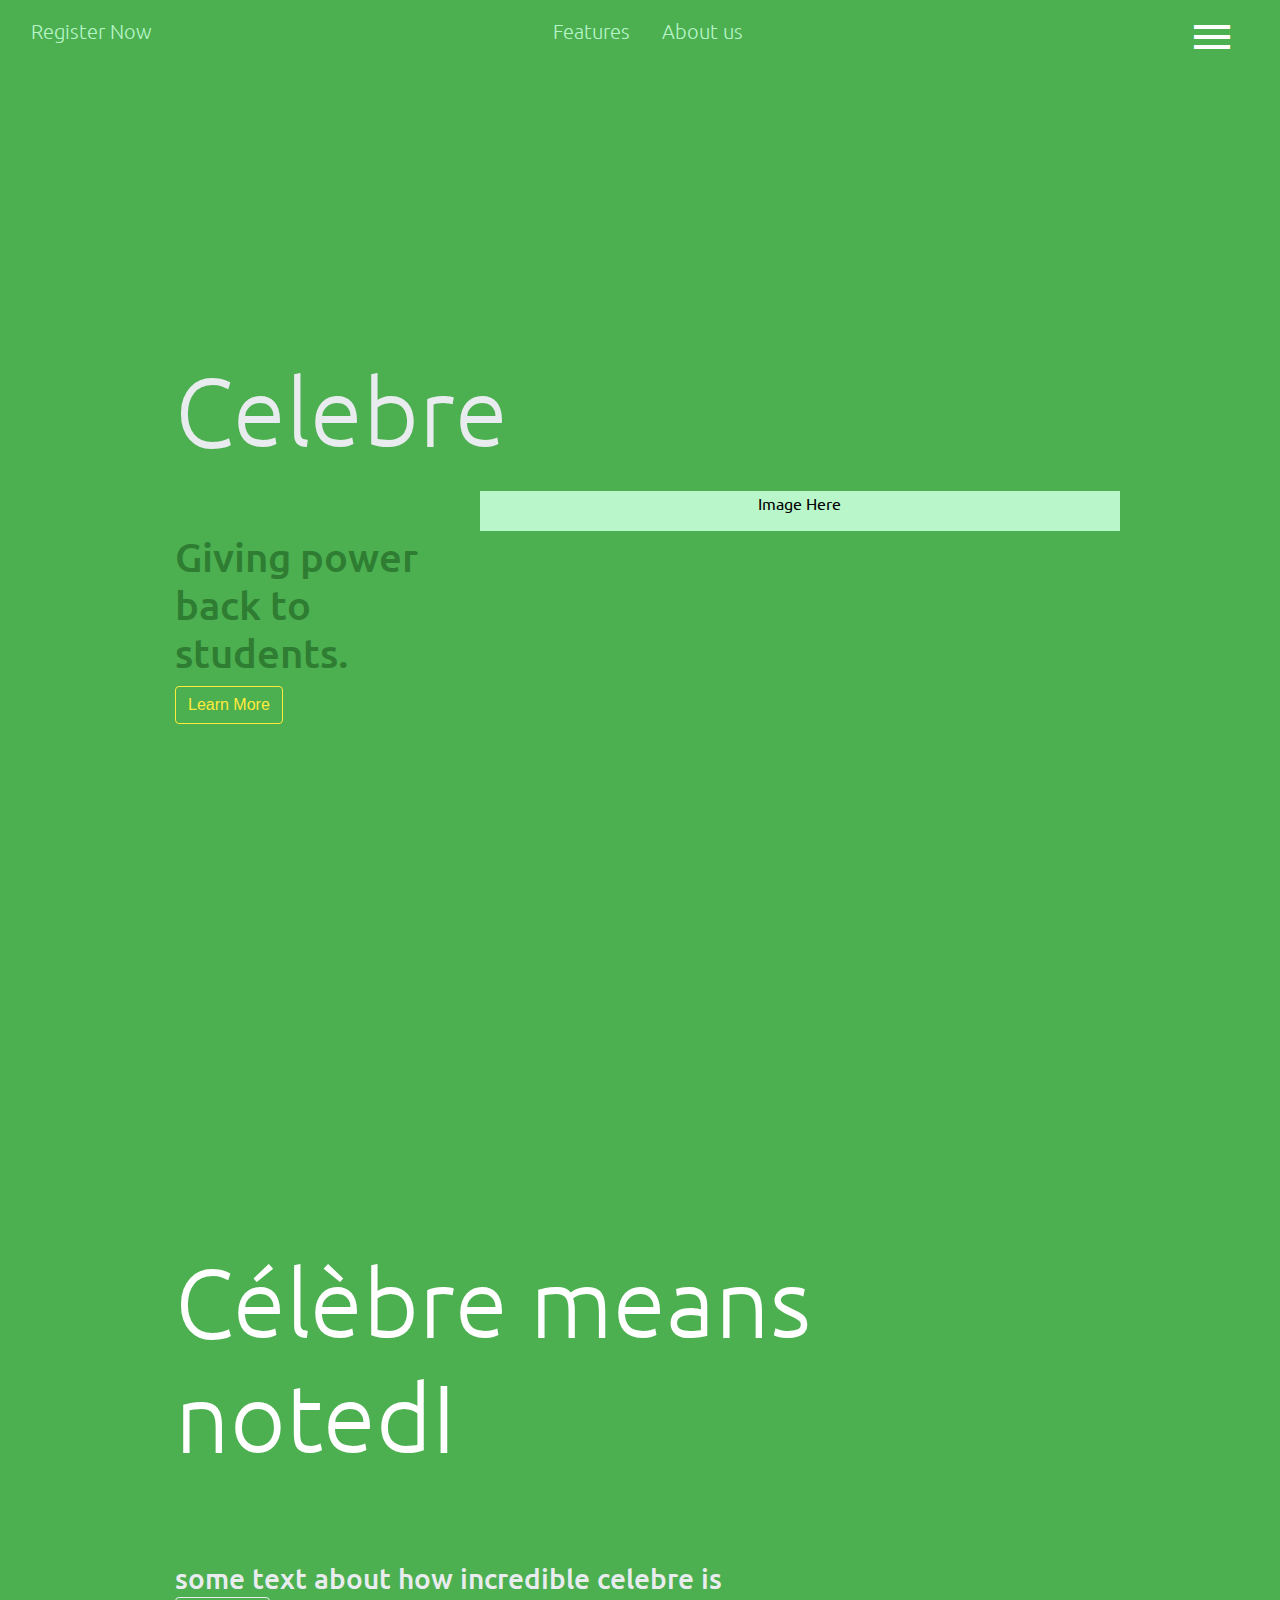
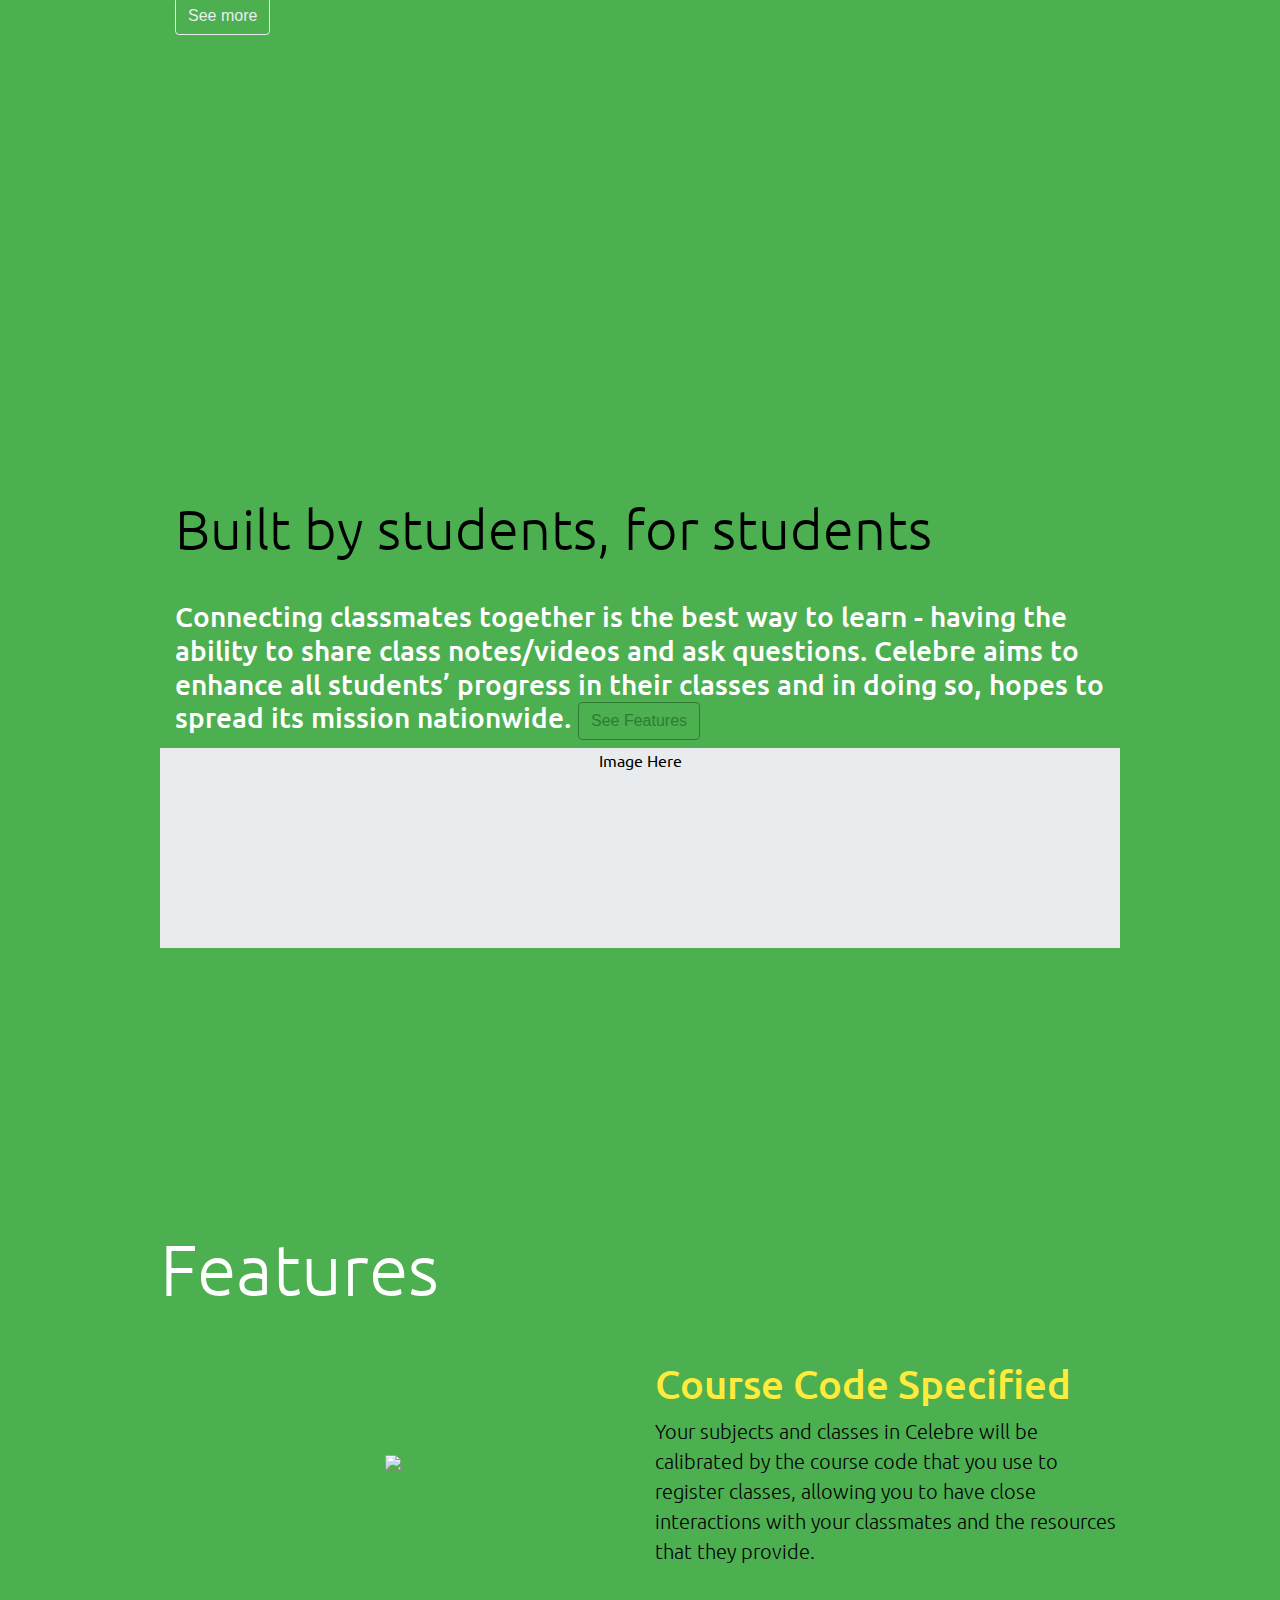
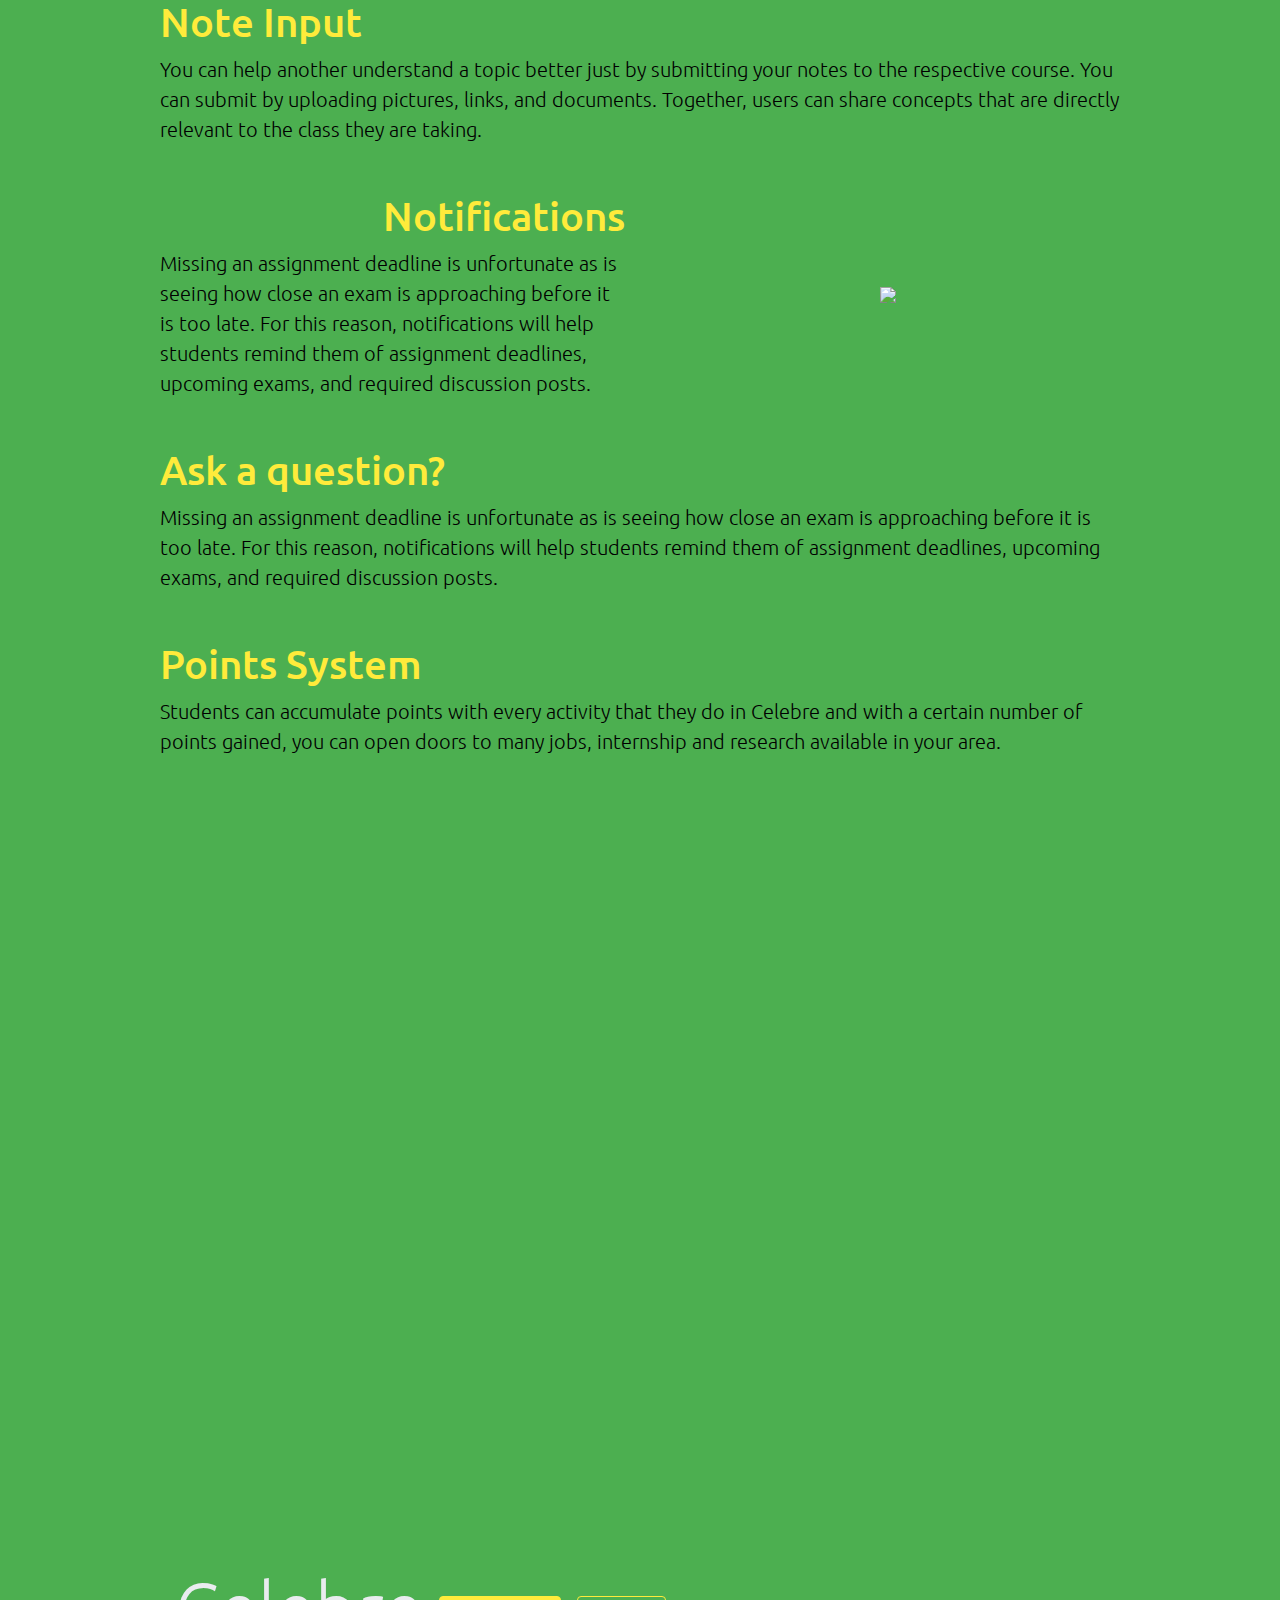
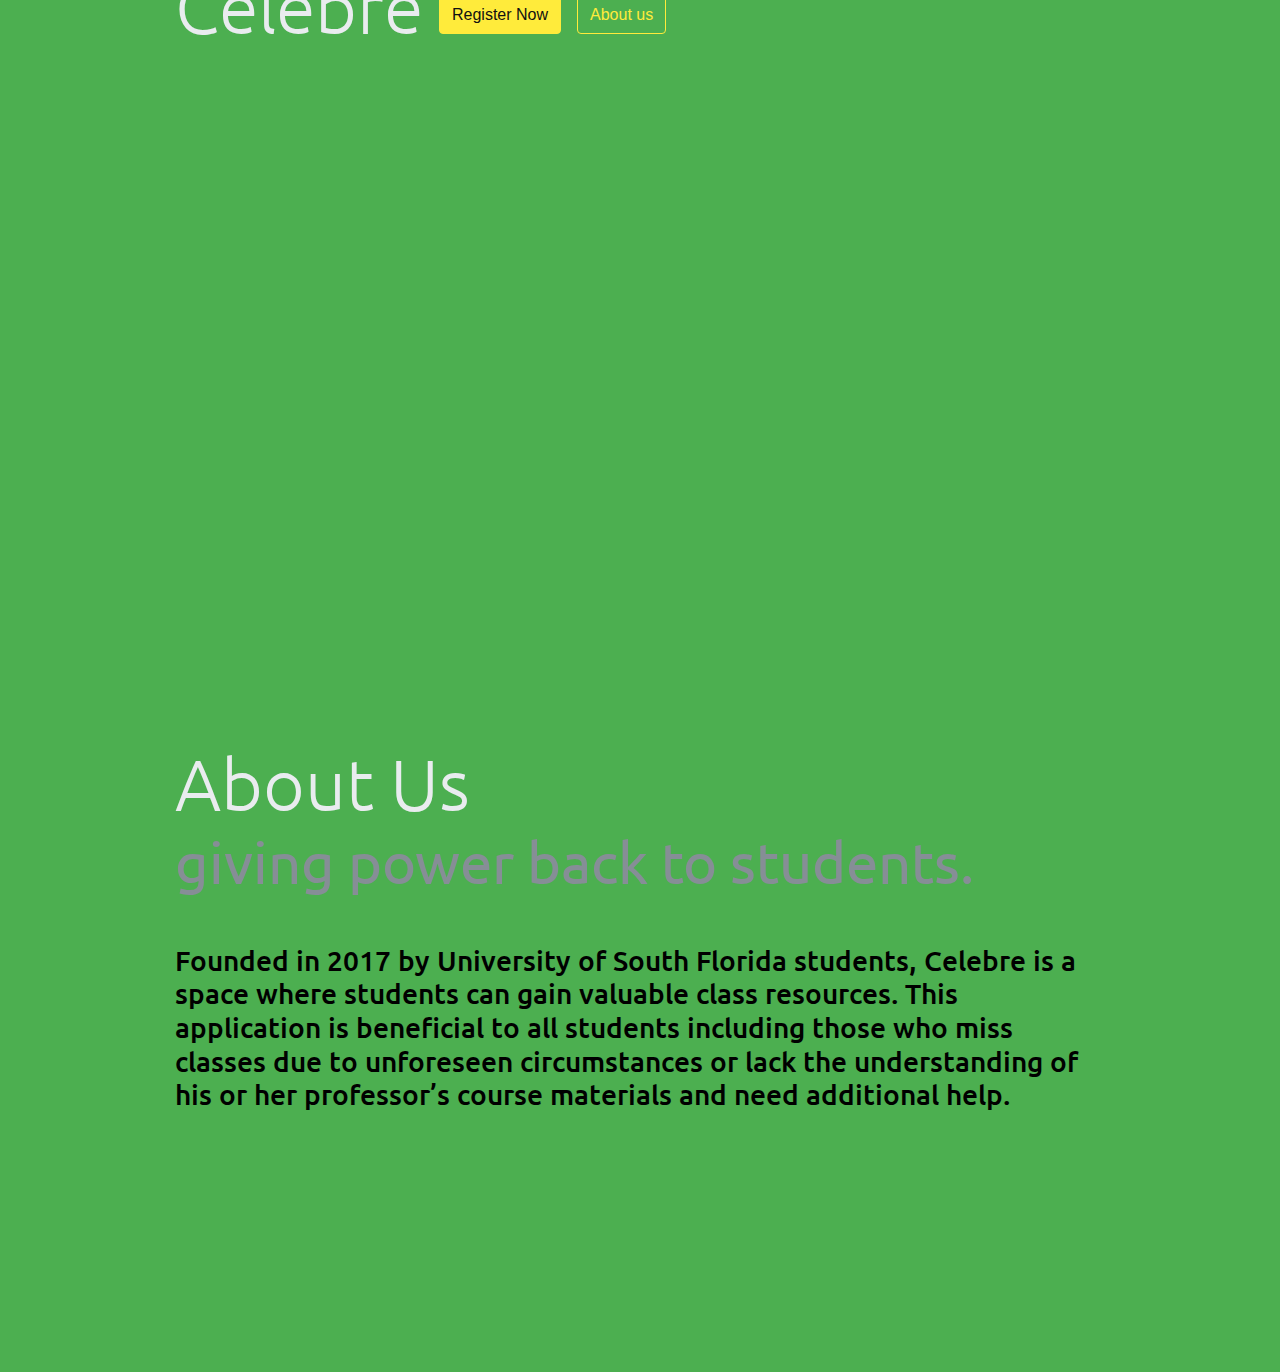
==== index.html @ a699ae3b "completed register, added course adder" ====
<!doctype html>
<html class="no-js" lang="">
<head>
    <meta charset="utf-8">
    <meta http-equiv="x-ua-compatible" content="ie=edge">
    <title> Celebre - Giving Power Back To Students</title>
    <meta name="description" content="">
    <meta name="viewport" content="width=device-width, initial-scale=1">

    <link rel="manifest" href="site.webmanifest">
    <link rel="apple-touch-icon" href="icon.png">
    <!-- Place favicon.ico in the root directory -->

    <link href="https://fonts.googleapis.com/css?family=Ubuntu" rel="stylesheet">
    <link rel="stylesheet" href="scss/moebootstrap.css" crossorigin="anonymous">
    <link href="https://fonts.googleapis.com/icon?family=Material+Icons" rel="stylesheet">
    <link rel="stylesheet" href="css/normalize.css">
    <link rel="stylesheet" href="css/main.css">
</head>
<body>
<!--[if lte IE 9]>
<p class="browserupgrade">You are using an <strong>outdated</strong> browser. Please <a href="https://browsehappy.com/">upgrade your browser</a> to improve your experience and security.</p>
<![endif]-->
<div class="collapse margin-bottom-10 bg-secondary" id="navbarToggleExternalContent">
    <div class=" p-4">
        <ul class="nav justify-content-end" id="navBarList">
            <li class="nav-item" id="loginMenuItem">
                <a class="nav-link" href="#">LOGIN</a>
            </li>
            <li class="nav-item" id="featuresMenuItem">
                <a class="nav-link" href="#">FEATURES</a>
            </li>
            <li class="nav-item" id="aboutMenuItem">
                <a class="nav-link" href="#">ABOUT</a>
            </li>
            <li class="nav-item">
                <a class="nav-link" href="#" onclick="goToContact()">CONTACT</a>
            </li>
        </ul>
    </div>
</div>



<div class="container-fluid">
    <nav class="navbar navbar-dark bg-transparent">
        <p class="lead padding-top-10 text-secondary">Register Now</p>
        <div class="d-none d-md-block d-lg-block d-xl-block">

            <p class="lead padding-top-10 text-secondary"><custom class="margin-right-32 no-select">Features</custom><custom class="margin-right-32 no-select">About us</custom></p>

        </div>
        <button class="navbar-toggler no-select" type="button" data-toggle="collapse" data-target="#navbarToggleExternalContent"
                aria-controls="navbarToggleExternalContent" aria-expanded="false" aria-label="Toggle navigation">
            <i class="material-icons large text-white no-select">&#xE5D2;</i>
        </button>

    </nav>

</div>

<div class="container-fluid w-75">






    <div class="row align-items-center panel whole-page"  data-color="green">
        <div class="col-sm-12 col-md-6 col-lg-4">
            <div class="d-block d-md-none"><h1 class="display-3 text-light">Celebre</h1>
                <p class="h3 text-dark">Giving power back to students.
                    <button class="btn btn-outline-success my-2 my-sm-0 move-next-button" type="submit">Learn More</button>
                </p>
            </div>
            <div class="d-none d-md-block d-lg-block d-xl-block"><h1 class="display-1 text-light">Celebre</h1>
                <p class="h1 text-dark">Giving power back to students.
                    <button class="btn btn-outline-success my-2 my-sm-0 move-next-button" type="submit">Learn More</button>
                </p>
            </div>

        </div>
        <div class="d-none d-md-block d-lg-block d-xl-block col bg-secondary">

            <p class="align-content-center d-flex justify-content-center">Image Here</p>

        </div>
    </div>


    <div class="row align-items-center panel whole-page"  data-color="dark-green">
        <div>

            <div class="col-sm-12">
                <h1 class="d-block d-md-none display-4 text-white">Célèbre means <custom class="celebre-means">noted</custom></h1>
                <h1 class="d-none d-md-block d-lg-block d-xl-block display-1 text-white">Célèbre means <custom class="celebre-means">noted</custom></h1><br>

            </div>
            <div class="col-sm-12">
                <p class="h3 text-light">
                    some text about how incredible celebre is<br>
                    <button class="btn btn-outline-light my-2 my-sm-0 move-next-button" type="submit">See more</button>

                </p>
            </div>
        </div>
    </div>





    <div class="row align-items-center panel whole-page"  data-color="orange">
        <div>

            <div class="col-sm-12">
                <h1 class="display-4">Built by students, for students</h1>
                <p class="h3 text-white">
                    Connecting classmates together is the best way to learn - having the ability to share class notes/videos and ask questions.
                    Celebre aims to enhance all students’ progress in their classes and in doing so, hopes to spread its mission nationwide.
                    <button class="btn btn-outline-dark my-2 my-sm-0 move-next-button" type="submit">See Features</button>

                </p>
            </div>
            <div class="col w-100 bg-light">
                <p class="align-content-center d-flex justify-content-center" style="height: 200px;">Image Here</p>
            </div>

        </div>
    </div>
    <div class="row align-items-center panel whole-page padding-bottom-400"  data-color="green">

        <div class="row align-items-center">
            <div class="col-sm-12">
                <h1 class="display-3 text-white text-white">Features</h1>
            </div>
            <div class="d-none d-md-block d-lg-block d-xl-block col-md-6 ">

                <p class="align-content-center d-flex justify-content-center"><img src="https://bootstrap-themes.github.io/marketing/assets/img/startup-2.jpg"></p>

            </div>
            <div class="col">
                <p class="h1 text-success">Course Code Specified</p>
                <p class="lead ">Your subjects and classes in Celebre will be calibrated by the course code that you use to register classes,
                    allowing you to have close interactions with your classmates
                    and the resources that they provide.</p>
            </div>
        </div>
        <div class="row align-items-center padding-top-bottom">
            <div class="col">
                <p class="h1 text-success">Note Input</p>
                <p class="lead">You can help another understand a topic better just by submitting your notes to the respective course.
                    You can submit by uploading pictures, links, and documents. Together, users can share concepts that are directly relevant to the class
                    they are taking.
                </p>
            </div>
        </div>
        <div class="row align-items-center padding-top-bottom" >
            <div class="col">
                <p class="h1 text-right text-success">Notifications</p>
                <p class="lead">Missing an assignment deadline is unfortunate as is seeing how close an exam is approaching before it is too late.
                    For this reason, notifications will help students remind them of assignment deadlines, upcoming exams, and required discussion posts.
                </p>
            </div>
            <div class="d-none d-md-block d-lg-block d-xl-block col-md-6 ">

                <p class="align-content-center d-flex justify-content-center"><img src="https://bootstrap-themes.github.io/marketing/assets/img/startup-2.jpg"></p>

            </div>
        </div>
        <div class="row align-items-center padding-top-bottom" >
            <div class="col">
                <p class="h1 text-success">Ask a question?</p>
                <p class="lead">Missing an assignment deadline is unfortunate as is seeing how close an exam is approaching before it is too late.
                    For this reason, notifications will help students remind them of assignment deadlines, upcoming exams, and required discussion posts.
                </p>
            </div>
        </div>
        <div class="row align-items-center padding-top-bottom">
            <div class="col">
                <p class="h1 text-success">Points System</p>
                <p class="lead">Students can accumulate points with every activity that they do in Celebre and with a certain number of points gained,
                    you can open doors to many jobs, internship and research available in your area.
                </p>
            </div>
        </div>

    </div>
    <div class="row align-items-center panel whole-page"  data-color="green">
        <div class="col padding-top-bottom"><h1 class="display-3 text-light">Celebre
            <button class="btn btn-success my-2 my-sm-0" type="submit">Register Now</button>
            <button class="btn btn-outline-success my-2 my-sm-0 move-next-button" type="submit">About us</button>
        </h1>

        </div>
    </div>


    <div class="row align-items-center panel whole-page" data-color="orange">
        <div class="col padding-top-bottom"><h1 class="display-3 text-light">About Us <small class="text-muted d-none d-md-block d-lg-block d-xl-block"> giving power back to students.</small> </h1>
            <p class="h3">
                Founded in 2017 by University of South Florida students, Celebre is a space where students can gain valuable class resources.
                This application is beneficial to all students including
                those who miss classes due to unforeseen circumstances or lack the understanding of his or her professor’s course materials and need additional help.
            </p>
        </div>
    </div>










</div>




<script src="js/vendor/modernizr-3.5.0.min.js"></script>
<script src="https://code.jquery.com/jquery-3.2.1.min.js" integrity="sha256-hwg4gsxgFZhOsEEamdOYGBf13FyQuiTwlAQgxVSNgt4=" crossorigin="anonymous"></script>
<script>window.jQuery || document.write('<script src="js/vendor/jquery-3.2.1.min.js"><\/script>')</script>
<script src="https://cdnjs.cloudflare.com/ajax/libs/popper.js/1.12.3/umd/popper.min.js" integrity="sha384-vFJXuSJphROIrBnz7yo7oB41mKfc8JzQZiCq4NCceLEaO4IHwicKwpJf9c9IpFgh" crossorigin="anonymous"></script>
<script src="https://maxcdn.bootstrapcdn.com/bootstrap/4.0.0-beta.2/js/bootstrap.min.js" integrity="sha384-alpBpkh1PFOepccYVYDB4do5UnbKysX5WZXm3XxPqe5iKTfUKjNkCk9SaVuEZflJ" crossorigin="anonymous"></script>
<script src="js/plugins.js"></script>
<script src="js/main.js"></script>

<!-- Google Analytics: change UA-XXXXX-Y to be your site's ID. -->
<script>
    window.ga=function(){ga.q.push(arguments)};ga.q=[];ga.l=+new Date;
    ga('create','UA-80849181-2','auto');ga('send','pageview')
</script>
<script src="https://www.google-analytics.com/analytics.js" async defer></script>
</body>
</html>
---- css/main.css ----
/*! HTML5 Boilerplate v6.0.1 | MIT License | https://html5boilerplate.com/ */

/*
 * What follows is the result of much research on cross-browser styling.
 * Credit left inline and big thanks to Nicolas Gallagher, Jonathan Neal,
 * Kroc Camen, and the H5BP dev community and team.
 */

/* ==========================================================================
   Base styles: opinionated defaults
   ========================================================================== */

html {
    color: #222;
    font-size: 1em;
    line-height: 1.4;
}

/*
 * Remove text-shadow in selection highlight:
 * https://twitter.com/miketaylr/status/12228805301
 *
 * Vendor-prefixed and regular ::selection selectors cannot be combined:
 * https://stackoverflow.com/a/16982510/7133471
 *
 * Customize the background color to match your design.
 */

::-moz-selection {
    background: #b3d4fc;
    text-shadow: none;
}

::selection {
    background: #b3d4fc;
    text-shadow: none;
}

/*
 * A better looking default horizontal rule
 */

hr {
    display: block;
    height: 1px;
    border: 0;
    border-top: 1px solid #ccc;
    margin: 1em 0;
    padding: 0;
}

/*
 * Remove the gap between audio, canvas, iframes,
 * images, videos and the bottom of their containers:
 * https://github.com/h5bp/html5-boilerplate/issues/440
 */

audio,
canvas,
iframe,
img,
svg,
video {
    vertical-align: middle;
}

/*
 * Remove default fieldset styles.
 */

fieldset {
    border: 0;
    margin: 0;
    padding: 0;
}

/*
 * Allow only vertical resizing of textareas.
 */

textarea {
    resize: vertical;
}

/* ==========================================================================
   Browser Upgrade Prompt
   ========================================================================== */

.browserupgrade {
    margin: 0.2em 0;
    background: #ccc;
    color: #000;
    padding: 0.2em 0;
}

/* ==========================================================================
   Author's custom styles
   ========================================================================== */

.loader {
    color: #FFEB3B;
    font-size: 90px;
    text-indent: -9999em;
    overflow: hidden;
    width: 1em;
    height: 1em;
    border-radius: 50%;
    margin: 72px auto;
    position: relative;
    -webkit-transform: translateZ(0);
    -ms-transform: translateZ(0);
    transform: translateZ(0);
    -webkit-animation: load6 1.7s infinite ease, round 1.7s infinite ease;
    animation: load6 1.7s infinite ease, round 1.7s infinite ease;
}
@-webkit-keyframes load6 {
    0% {
        box-shadow: 0 -0.83em 0 -0.4em, 0 -0.83em 0 -0.42em, 0 -0.83em 0 -0.44em, 0 -0.83em 0 -0.46em, 0 -0.83em 0 -0.477em;
    }
    5%,
    95% {
        box-shadow: 0 -0.83em 0 -0.4em, 0 -0.83em 0 -0.42em, 0 -0.83em 0 -0.44em, 0 -0.83em 0 -0.46em, 0 -0.83em 0 -0.477em;
    }
    10%,
    59% {
        box-shadow: 0 -0.83em 0 -0.4em, -0.087em -0.825em 0 -0.42em, -0.173em -0.812em 0 -0.44em, -0.256em -0.789em 0 -0.46em, -0.297em -0.775em 0 -0.477em;
    }
    20% {
        box-shadow: 0 -0.83em 0 -0.4em, -0.338em -0.758em 0 -0.42em, -0.555em -0.617em 0 -0.44em, -0.671em -0.488em 0 -0.46em, -0.749em -0.34em 0 -0.477em;
    }
    38% {
        box-shadow: 0 -0.83em 0 -0.4em, -0.377em -0.74em 0 -0.42em, -0.645em -0.522em 0 -0.44em, -0.775em -0.297em 0 -0.46em, -0.82em -0.09em 0 -0.477em;
    }
    100% {
        box-shadow: 0 -0.83em 0 -0.4em, 0 -0.83em 0 -0.42em, 0 -0.83em 0 -0.44em, 0 -0.83em 0 -0.46em, 0 -0.83em 0 -0.477em;
    }
}
@keyframes load6 {
    0% {
        box-shadow: 0 -0.83em 0 -0.4em, 0 -0.83em 0 -0.42em, 0 -0.83em 0 -0.44em, 0 -0.83em 0 -0.46em, 0 -0.83em 0 -0.477em;
    }
    5%,
    95% {
        box-shadow: 0 -0.83em 0 -0.4em, 0 -0.83em 0 -0.42em, 0 -0.83em 0 -0.44em, 0 -0.83em 0 -0.46em, 0 -0.83em 0 -0.477em;
    }
    10%,
    59% {
        box-shadow: 0 -0.83em 0 -0.4em, -0.087em -0.825em 0 -0.42em, -0.173em -0.812em 0 -0.44em, -0.256em -0.789em 0 -0.46em, -0.297em -0.775em 0 -0.477em;
    }
    20% {
        box-shadow: 0 -0.83em 0 -0.4em, -0.338em -0.758em 0 -0.42em, -0.555em -0.617em 0 -0.44em, -0.671em -0.488em 0 -0.46em, -0.749em -0.34em 0 -0.477em;
    }
    38% {
        box-shadow: 0 -0.83em 0 -0.4em, -0.377em -0.74em 0 -0.42em, -0.645em -0.522em 0 -0.44em, -0.775em -0.297em 0 -0.46em, -0.82em -0.09em 0 -0.477em;
    }
    100% {
        box-shadow: 0 -0.83em 0 -0.4em, 0 -0.83em 0 -0.42em, 0 -0.83em 0 -0.44em, 0 -0.83em 0 -0.46em, 0 -0.83em 0 -0.477em;
    }
}
@-webkit-keyframes round {
    0% {
        -webkit-transform: rotate(0deg);
        transform: rotate(0deg);
    }
    100% {
        -webkit-transform: rotate(360deg);
        transform: rotate(360deg);
    }
}
@keyframes round {
    0% {
        -webkit-transform: rotate(0deg);
        transform: rotate(0deg);
    }
    100% {
        -webkit-transform: rotate(360deg);
        transform: rotate(360deg);
    }
}


/* The snackbar - position it at the bottom and in the middle of the screen */
#snackbar {
    visibility: hidden;
    min-width: 250px;
    margin-left: -125px;
    background-color: #333;
    color: #fff;
    text-align: center;
    border-radius: 2px;
    padding: 16px;
    position: fixed;
    z-index: 9999999;
    left: 50%;
    top: 30px; }

/* Show the snackbar when clicking on a button (class added with JavaScript) */
#snackbar.show {
    visibility: visible; /* Show the snackbar */

    /* Add animation: Take 0.5 seconds to fade in and out the snackbar.
    However, delay the fade out process for 2.5 seconds */
    -webkit-animation: fadein 0.5s, fadeout 0.5s 2.5s;
    animation: fadein 0.5s, fadeout 0.5s 2.5s;
}

@-webkit-keyframes fadein {
    from {
        top: 0;
        opacity: 0; }
    to {
        top: 30px;
        opacity: 1; } }
@keyframes fadein {
    from {
        top: 0;
        opacity: 0; }
    to {
        top: 30px;
        opacity: 1; } }
@-webkit-keyframes fadeout {
    from {
        top: 30px;
        opacity: 1; }
    to {
        top: 0;
        opacity: 0; } }
@keyframes fadeout {
    from {
        top: 30px;
        opacity: 1; }
    to {
        top: 0;
        opacity: 0; } }












/* ==========================================================================
   Helper classes
   ========================================================================== */

/*
 * Hide visually and from screen readers
 */

.hidden {
    display: none !important;
}

/*
 * Hide only visually, but have it available for screen readers:
 * https://snook.ca/archives/html_and_css/hiding-content-for-accessibility
 *
 * 1. For long content, line feeds are not interpreted as spaces and small width
 *    causes content to wrap 1 word per line:
 *    https://medium.com/@jessebeach/beware-smushed-off-screen-accessible-text-5952a4c2cbfe
 */

.visuallyhidden {
    border: 0;
    clip: rect(0 0 0 0);
    -webkit-clip-path: inset(50%);
    clip-path: inset(50%);
    height: 1px;
    margin: -1px;
    overflow: hidden;
    padding: 0;
    position: absolute;
    width: 1px;
    white-space: nowrap; /* 1 */
}

/*
 * Extends the .visuallyhidden class to allow the element
 * to be focusable when navigated to via the keyboard:
 * https://www.drupal.org/node/897638
 */

.visuallyhidden.focusable:active,
.visuallyhidden.focusable:focus {
    clip: auto;
    -webkit-clip-path: none;
    clip-path: none;
    height: auto;
    margin: 0;
    overflow: visible;
    position: static;
    width: auto;
    white-space: inherit;
}

/*
 * Hide visually and from screen readers, but maintain layout
 */

.invisible {
    visibility: hidden;
}

/*
 * Clearfix: contain floats
 *
 * For modern browsers
 * 1. The space content is one way to avoid an Opera bug when the
 *    `contenteditable` attribute is included anywhere else in the document.
 *    Otherwise it causes space to appear at the top and bottom of elements
 *    that receive the `clearfix` class.
 * 2. The use of `table` rather than `block` is only necessary if using
 *    `:before` to contain the top-margins of child elements.
 */

.clearfix:before,
.clearfix:after {
    content: " "; /* 1 */
    display: table; /* 2 */
}

.clearfix:after {
    clear: both;
}

/* ==========================================================================
   EXAMPLE Media Queries for Responsive Design.
   These examples override the primary ('mobile first') styles.
   Modify as content requires.
   ========================================================================== */

@media only screen and (min-width: 35em) {
    /* Style adjustments for viewports that meet the condition */
}

@media print,
       (-webkit-min-device-pixel-ratio: 1.25),
       (min-resolution: 1.25dppx),
       (min-resolution: 120dpi) {
    /* Style adjustments for high resolution devices */
}

/* ==========================================================================
   Print styles.
   Inlined to avoid the additional HTTP request:
   http://www.phpied.com/delay-loading-your-print-css/
   ========================================================================== */

@media print {
    *,
    *:before,
    *:after {
        background: transparent !important;
        color: #000 !important; /* Black prints faster:
                                   http://www.sanbeiji.com/archives/953 */
        box-shadow: none !important;
        text-shadow: none !important;
    }

    a,
    a:visited {
        text-decoration: underline;
    }

    a[href]:after {
        content: " (" attr(href) ")";
    }

    abbr[title]:after {
        content: " (" attr(title) ")";
    }

    /*
     * Don't show links that are fragment identifiers,
     * or use the `javascript:` pseudo protocol
     */

    a[href^="#"]:after,
    a[href^="javascript:"]:after {
        content: "";
    }

    pre {
        white-space: pre-wrap !important;
    }
    pre,
    blockquote {
        border: 1px solid #999;
        page-break-inside: avoid;
    }

    /*
     * Printing Tables:
     * http://css-discuss.incutio.com/wiki/Printing_Tables
     */

    thead {
        display: table-header-group;
    }

    tr,
    img {
        page-break-inside: avoid;
    }

    p,
    h2,
    h3 {
        orphans: 3;
        widows: 3;
    }

    h2,
    h3 {
        page-break-after: avoid;
    }
}
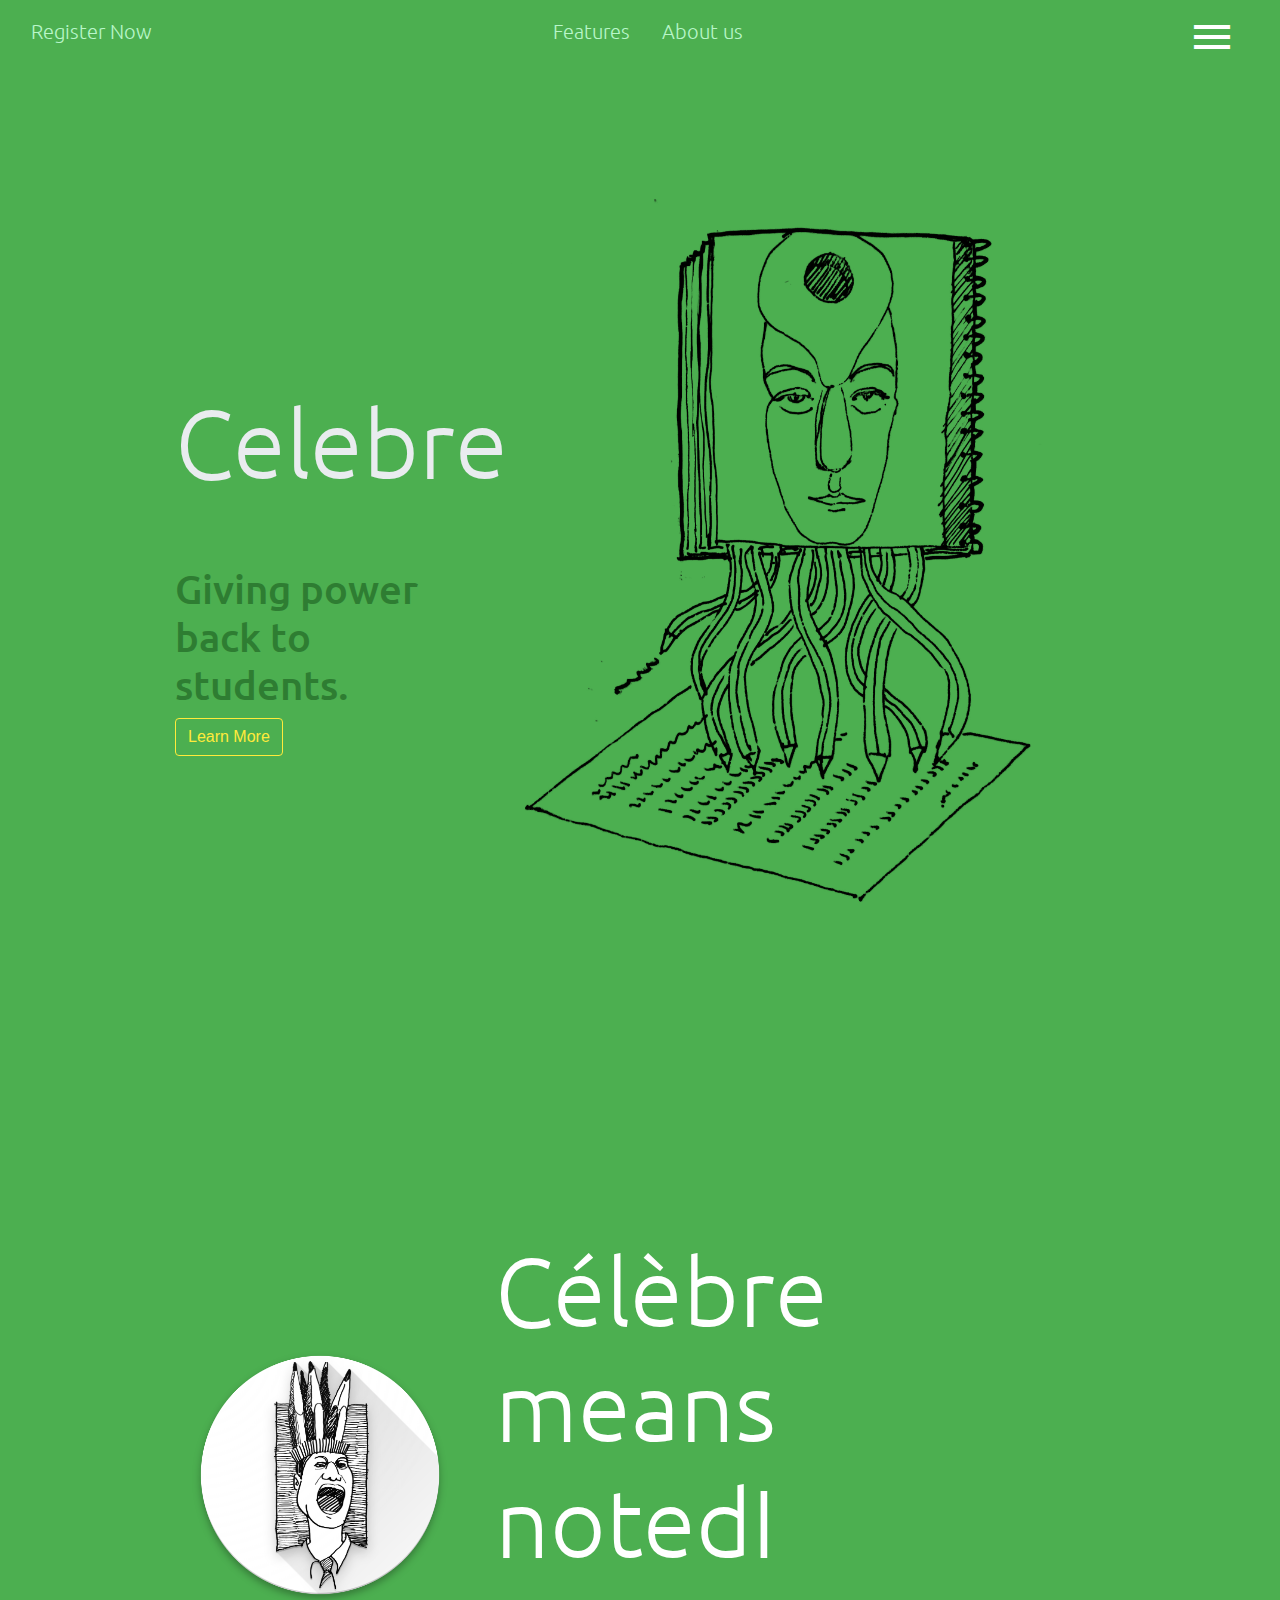
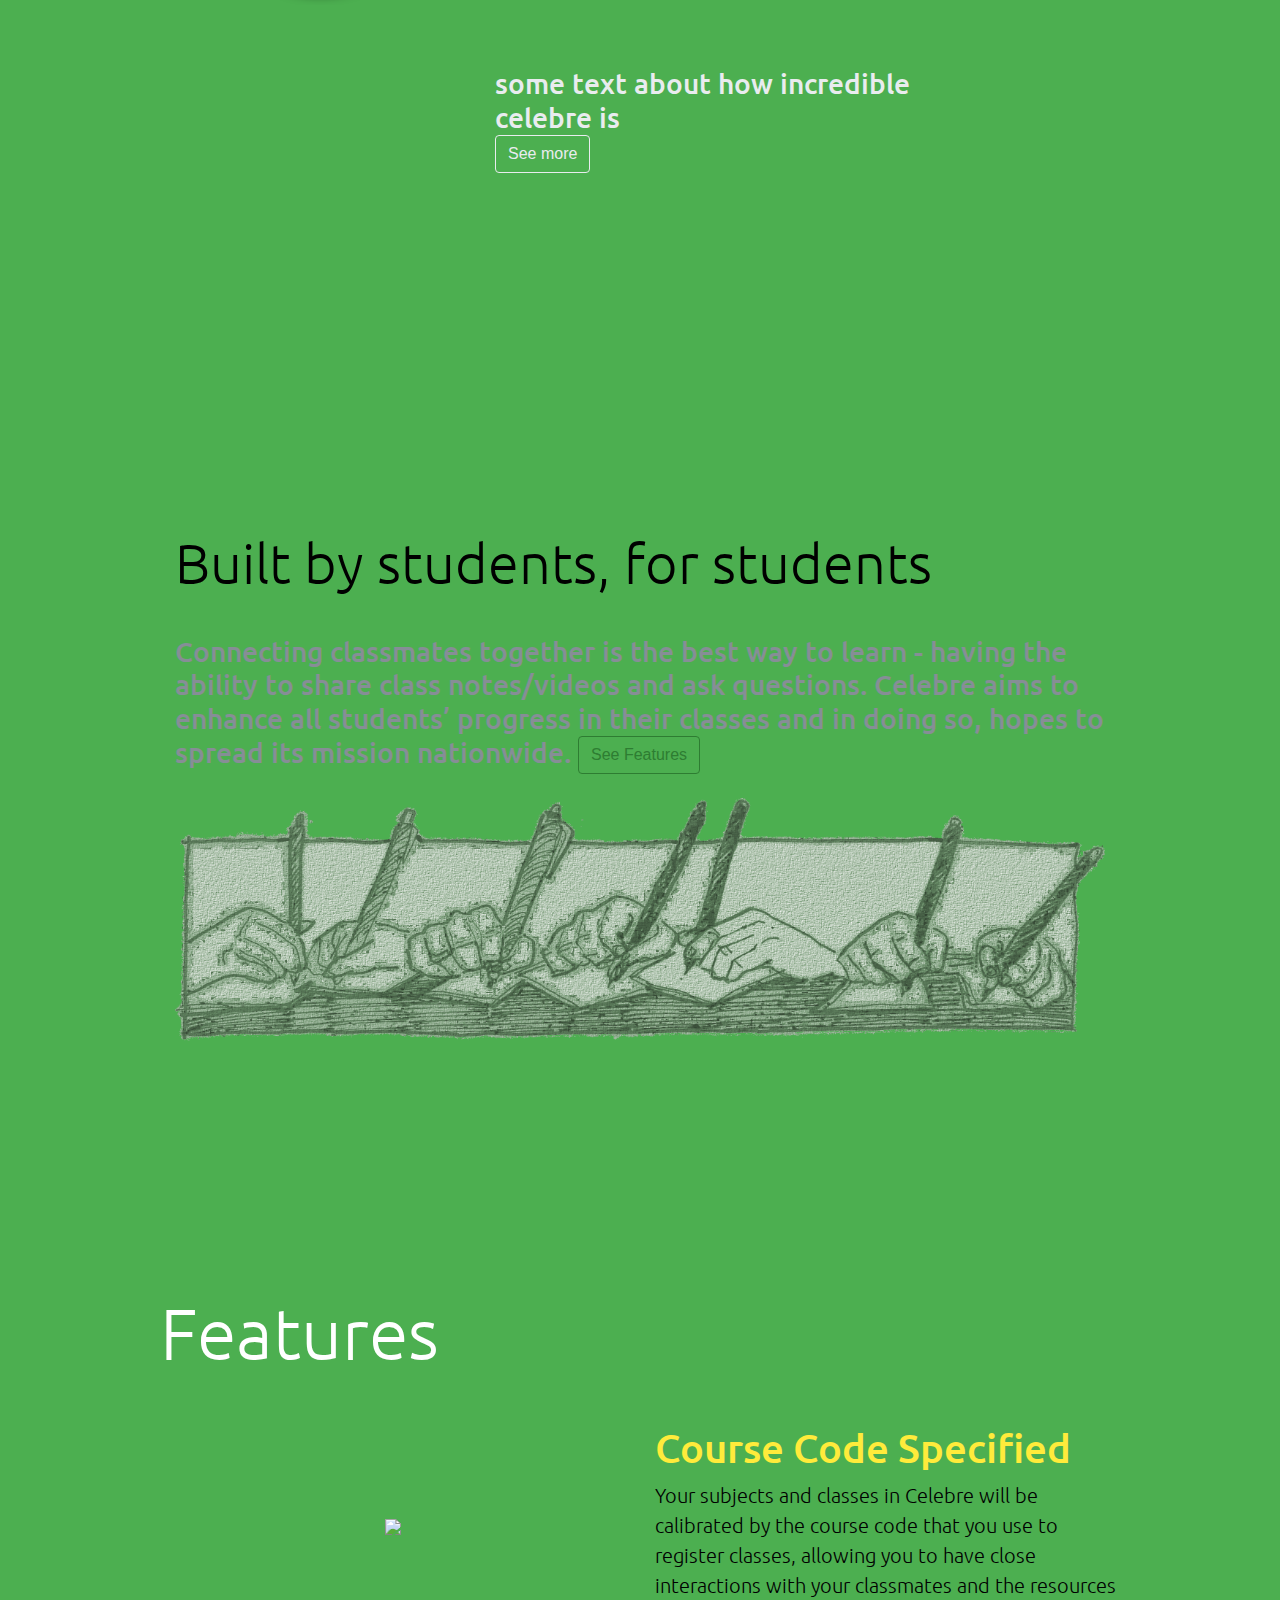
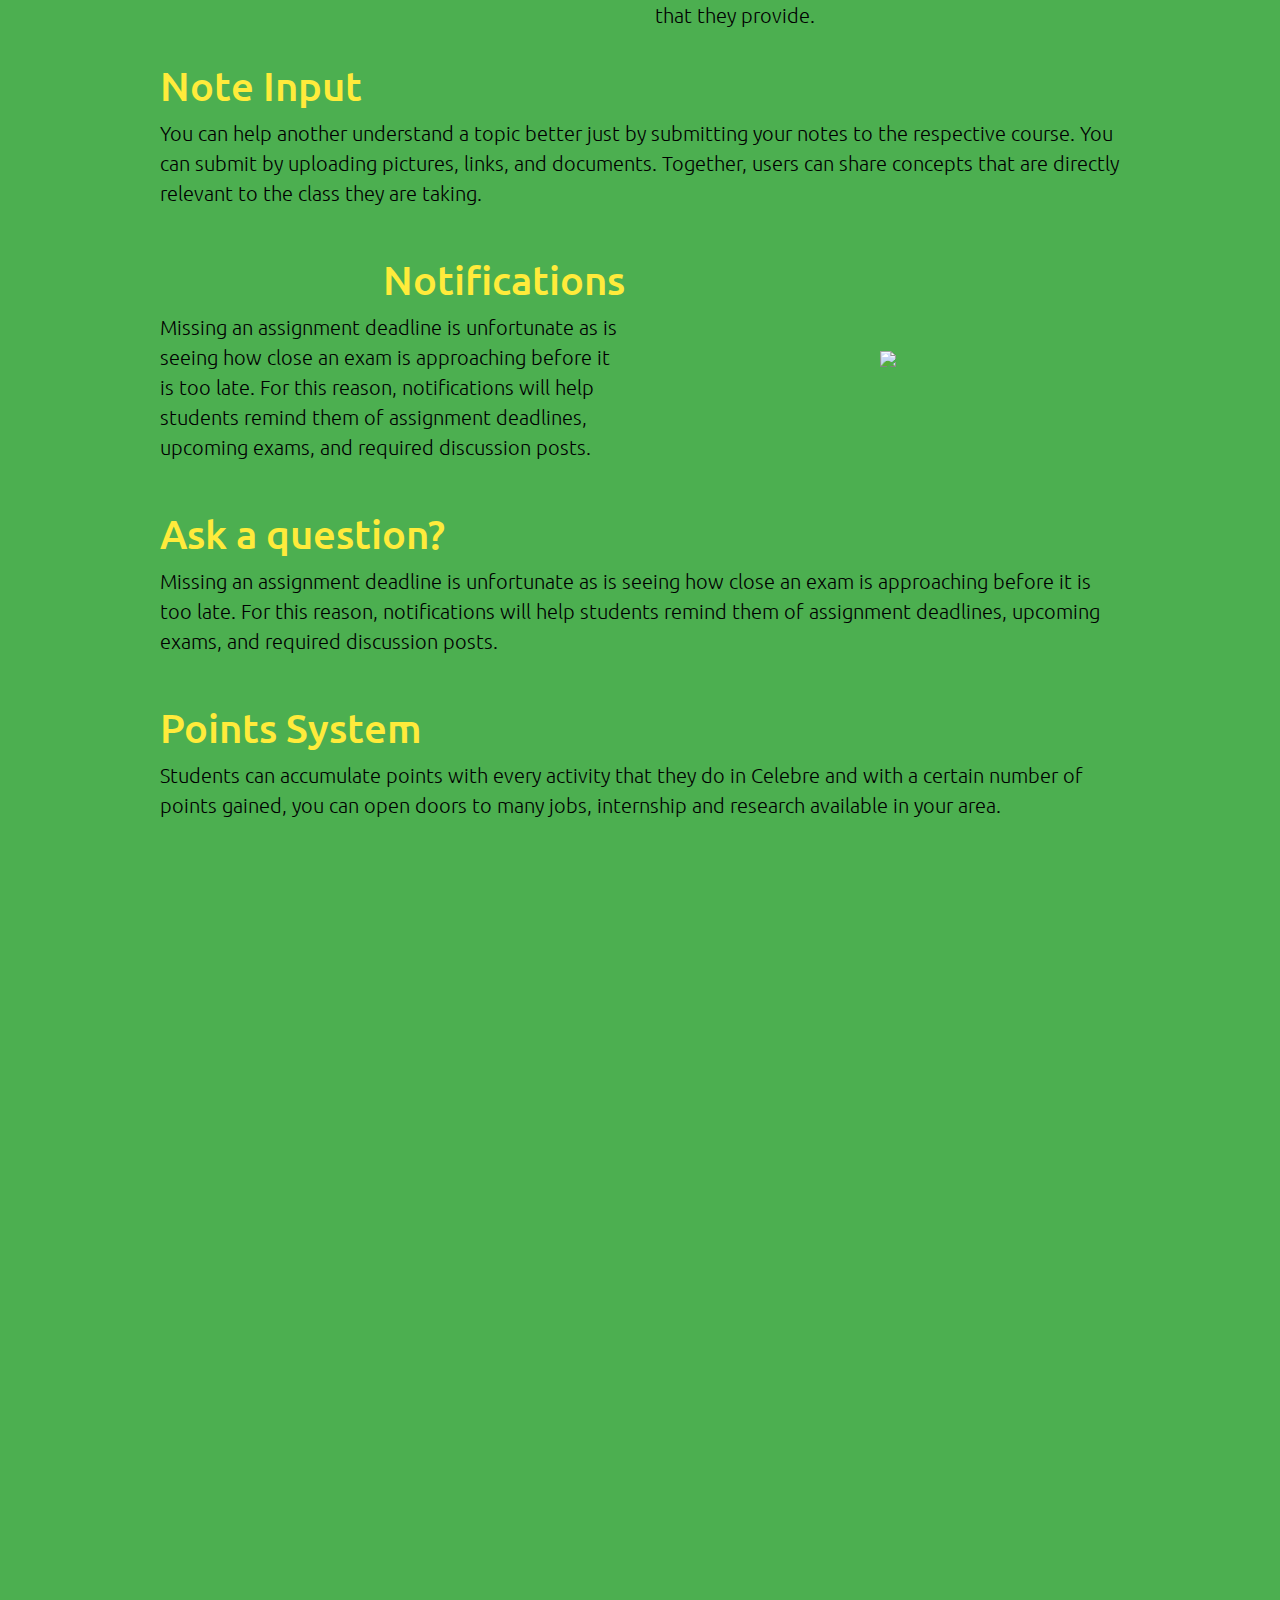
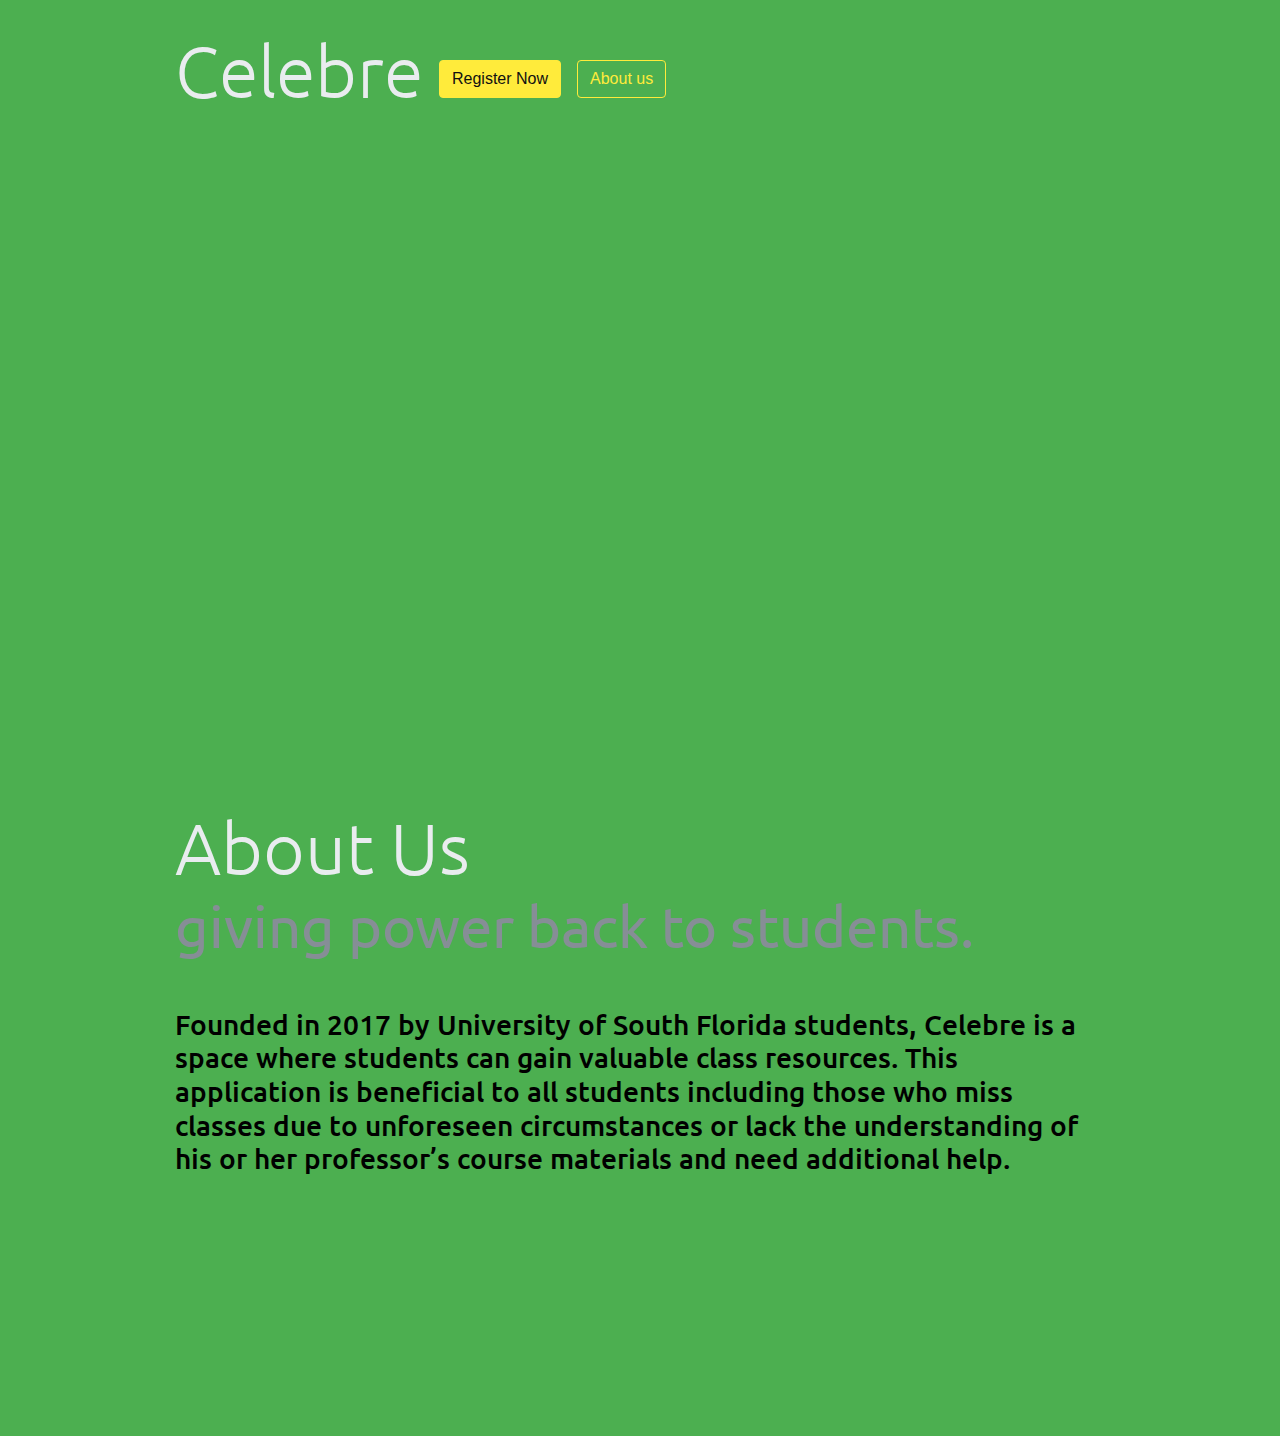
==== commit 2671df42: "Course view page" ====
--- a/index.html
+++ b/index.html
@@ -80,51 +80,61 @@
             </div>
 
         </div>
-        <div class="d-none d-md-block d-lg-block d-xl-block col bg-secondary">
-
-            <p class="align-content-center d-flex justify-content-center">Image Here</p>
+        <div class="d-none d-md-block d-lg-block d-xl-block col">
+
+            <p class="align-content-center d-flex justify-content-center">
+            <div class="img mx-auto row align-items-center" style="height: 900px;width:auto;">
+                <img id="img-186960085240" class="col card-img-top mh-100 width-auto"
+                     src="img/headfacenotepaper.png" alt="Image of the specified item">
+            </div>
+            </p>
 
         </div>
     </div>
 
 
     <div class="row align-items-center panel whole-page"  data-color="dark-green">
-        <div>
-
-            <div class="col-sm-12">
-                <h1 class="d-block d-md-none display-4 text-white">Célèbre means <custom class="celebre-means">noted</custom></h1>
-                <h1 class="d-none d-md-block d-lg-block d-xl-block display-1 text-white">Célèbre means <custom class="celebre-means">noted</custom></h1><br>
-
-            </div>
-            <div class="col-sm-12">
-                <p class="h3 text-light">
-                    some text about how incredible celebre is<br>
-                    <button class="btn btn-outline-light my-2 my-sm-0 move-next-button" type="submit">See more</button>
-
-                </p>
-            </div>
-        </div>
-    </div>
-
-
-
-
-
-    <div class="row align-items-center panel whole-page"  data-color="orange">
+        <div class="d-none d-md-block d-lg-block d-xl-block col-4">
+
+            <p class="align-content-center d-flex justify-content-center">
+            <div class="img mx-auto row align-items-center" style="height: 800px;width:auto;">
+                <img class="col card-img-top mh-100 width-auto"
+                     src="img/nativeAmerican.png" alt="Image of the specified item">
+            </div>
+            </p>
+        </div>
+
+
+        <div class=" col-md-6 col-sm-12">
+            <h1 class="d-block d-md-none display-4 text-white">Célèbre means <custom class="celebre-means">noted</custom></h1>
+            <h1 class="d-none d-md-block d-lg-block d-xl-block display-1 text-white">Célèbre means <custom class="celebre-means">noted</custom></h1><br>
+            <p class="h3 text-light">
+                some text about how incredible celebre is<br>
+                <button class="btn btn-outline-light my-2 my-sm-0 move-next-button" type="submit">See more</button>
+
+            </p>
+        </div>
+    </div>
+
+
+
+
+
+    <div class="row align-items-center panel whole-page"  data-color="gray">
         <div>
 
             <div class="col-sm-12">
                 <h1 class="display-4">Built by students, for students</h1>
-                <p class="h3 text-white">
+                <p class="h3 text-muted">
                     Connecting classmates together is the best way to learn - having the ability to share class notes/videos and ask questions.
                     Celebre aims to enhance all students’ progress in their classes and in doing so, hopes to spread its mission nationwide.
                     <button class="btn btn-outline-dark my-2 my-sm-0 move-next-button" type="submit">See Features</button>
 
                 </p>
             </div>
-            <div class="col w-100 bg-light">
-                <p class="align-content-center d-flex justify-content-center" style="height: 200px;">Image Here</p>
-            </div>
+
+            <img id="" class="col card-img-top mh-100 width-auto padding-top-bottom"
+                 src="img/longhandsnotes.png" alt="Image of the specified item">
 
         </div>
     </div>
--- a/css/main.css
+++ b/css/main.css
@@ -420,3 +420,134 @@
         page-break-after: avoid;
     }
 }
+
+/*STUFF FOR NAVBAR SIDE*/
+.wrapper {
+    display: flex;
+    align-items: stretch;
+}
+
+#sidebar {
+    z-index: 1000;
+    min-width: 250px;
+    max-width: 250px;
+    transition: all 0.3s;
+}
+
+#sidebar.active {
+    margin-right: -250px;
+}
+
+#sidebar .sidebar-header {
+    padding: 20px;
+}
+
+#sidebar ul.components {
+    padding: 20px 0;
+}
+
+#sidebar ul p {
+    padding: 10px;
+}
+
+#sidebar ul li a {
+    padding: 10px;
+    font-size: 1.1em;
+    display: block;
+}
+
+
+
+
+
+
+
+
+/* ---------------------------------------------------
+    CONTENT STYLE
+----------------------------------------------------- */
+#content {
+    padding: 20px;
+    min-height: 100vh;
+    transition: all 0.3s;
+}
+
+/* ---------------------------------------------------
+    MEDIAQUERIES
+----------------------------------------------------- */
+@media (max-width: 768px) {
+    #sidebar {
+        margin-left: -250px;
+    }
+    #sidebar.active {
+        margin-left: 0;
+    }
+    #sidebarCollapse span {
+        display: none;
+    }
+}
+::-webkit-scrollbar {
+    height: 12px;
+    width: 12px;
+    background: #ebebeb;
+    overflow: visible;
+}
+::-webkit-scrollbar-corner {
+    display: none;
+    background: #f5f5f5;
+}
+
+::-webkit-scrollbar-button {
+    display: none;
+    height:0;
+    width: 0;
+}
+
+::-webkit-scrollbar-button:start:decrement,::-webkit-scrollbar-button:end:increment             {
+    display: block;
+}
+
+::-webkit-scrollbar-button:vertical:start:increment,::-webkit-scrollbar-button:vertical:end:decrement {
+    display: none;
+}
+
+::-webkit-scrollbar-track {
+    -moz-background-clip: border;
+    -webkit-background-clip: border;
+    background-clip: padding-box;
+    background-color: #f5f5f5;
+}
+
+::-webkit-scrollbar-track:vertical, ::-webkit-scrollbar-track:horizontal {
+    border-left-width: 0;
+    border-right-width: 0;
+}
+
+::-webkit-scrollbar-track:vertical,::-webkit-scrollbar-track:horizontal,::-webkit-scrollbar-thumb:vertical,::-webkit-scrollbar-thumb:horizontal,::-webkit-scrollbar-track:vertical,::-webkit-scrollbar-track:horizontal,::-webkit-scrollbar-thumb:vertical,::-webkit-scrollbar-thumb:horizontal {
+    border-style: solid;
+    border-color: transparent;
+}
+
+::-webkit-scrollbar-thumb {
+    -webkit-box-shadow: inset 1px 1px 0 rgba(0,0,0,.1),inset 0 -1px 0 rgba(0,0,0,.07);
+    background-clip: padding-box;
+    background-color: rgba(0,0,0,.2);
+    min-height: 28px;
+    padding-top: 100px;
+}
+
+::-webkit-scrollbar-thumb:hover {
+    -webkit-box-shadow: inset 1px 1px 1px rgba(0,0,0,.25);
+    background-color: rgba(0,0,0,.4);
+}
+
+::-webkit-scrollbar-thumb:active {
+    -webkit-box-shadow: inset 1px 1px 3px rgba(0,0,0,.35);
+    background-color: rgba(0,0,0,.5);
+}
+
+::-webkit-scrollbar-thumb:vertical, ::-webkit-scrollbar-thumb:horizontal {
+    border-width: 0;
+    border-left-width: 0;
+    border-right-width: 0;
+}
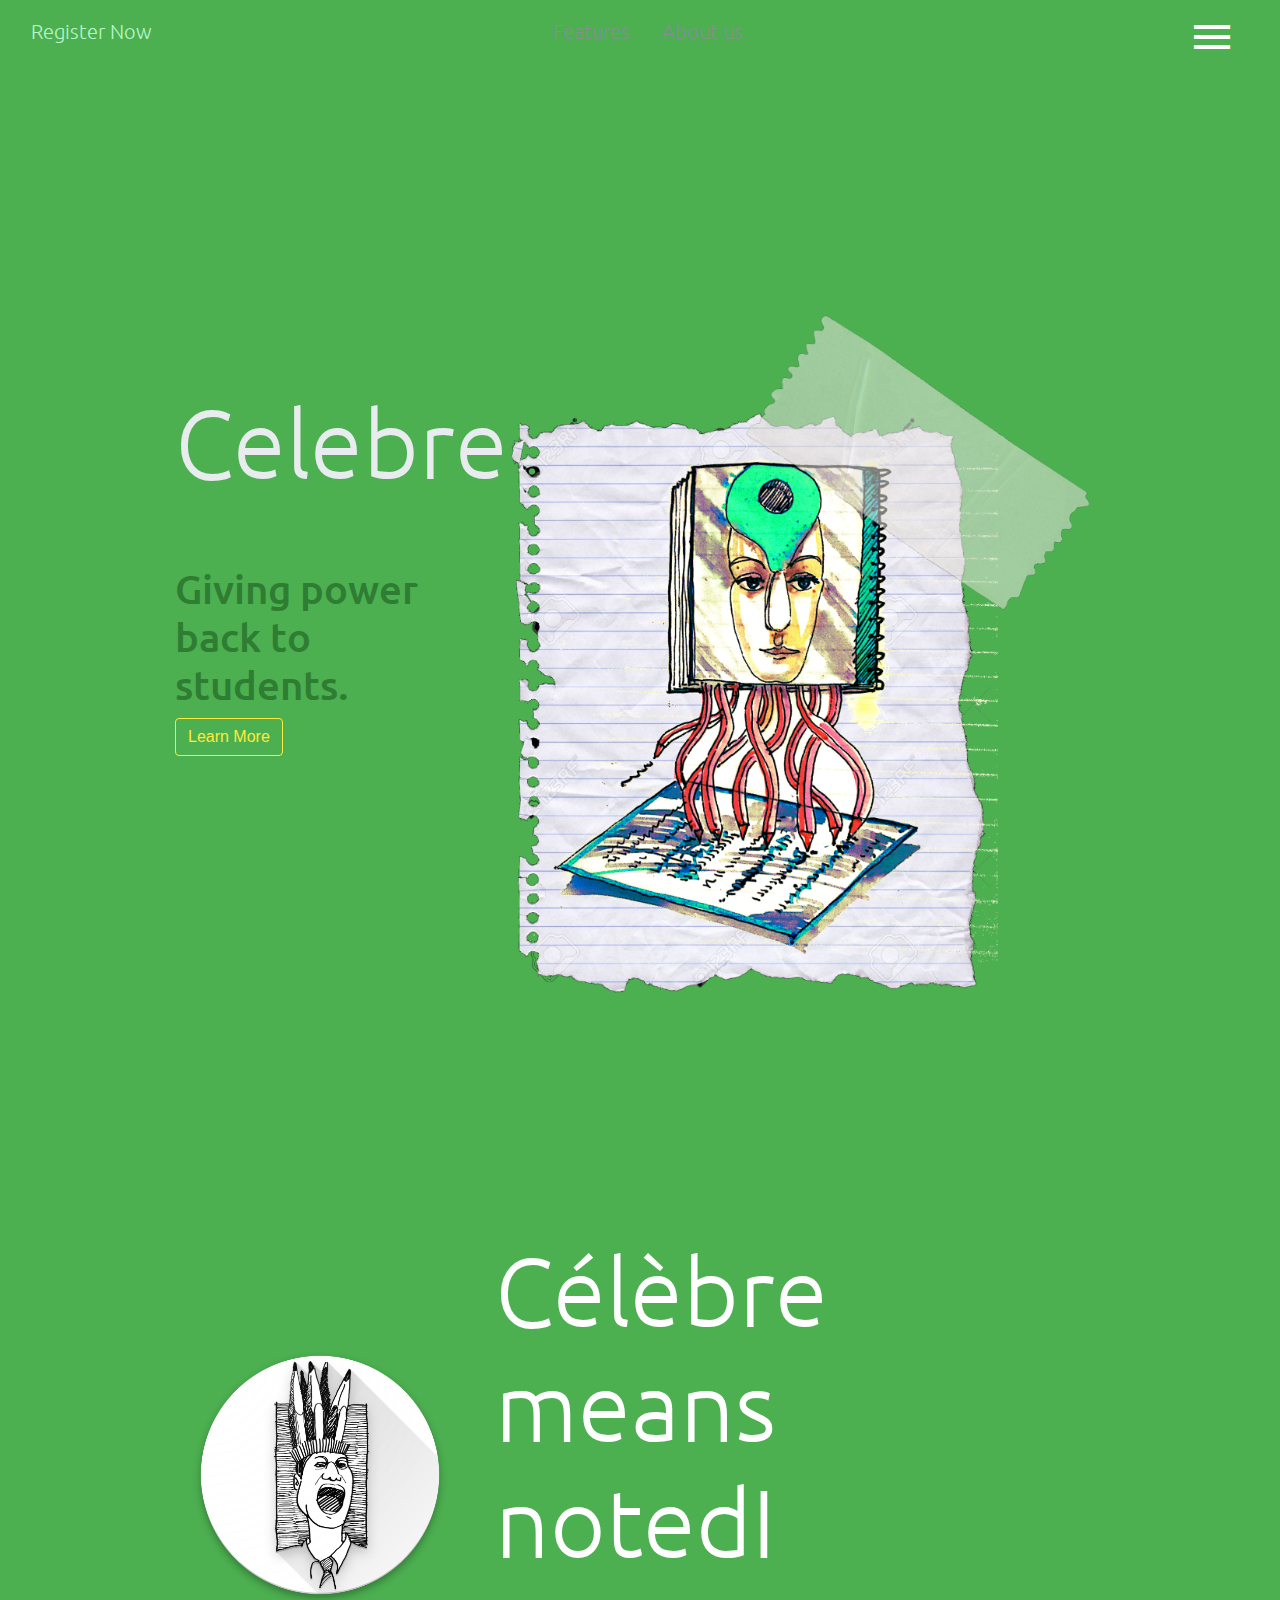
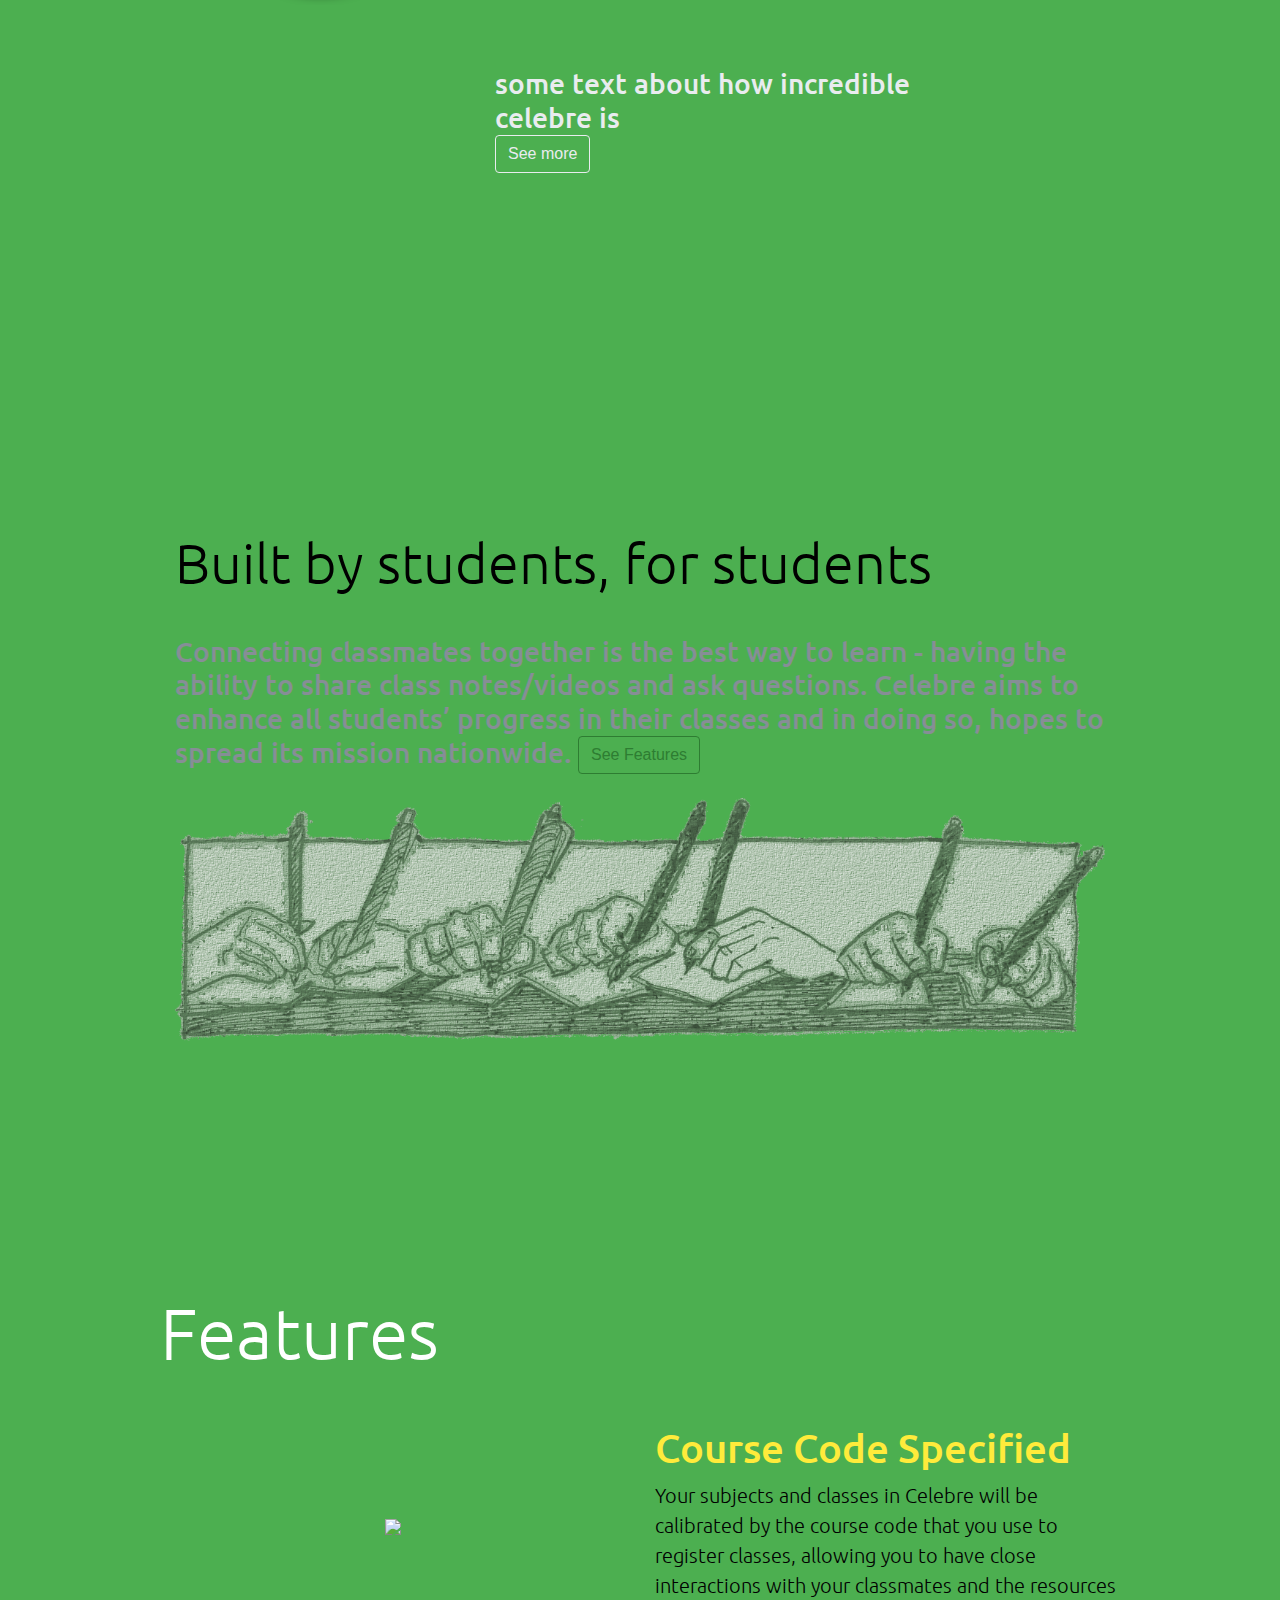
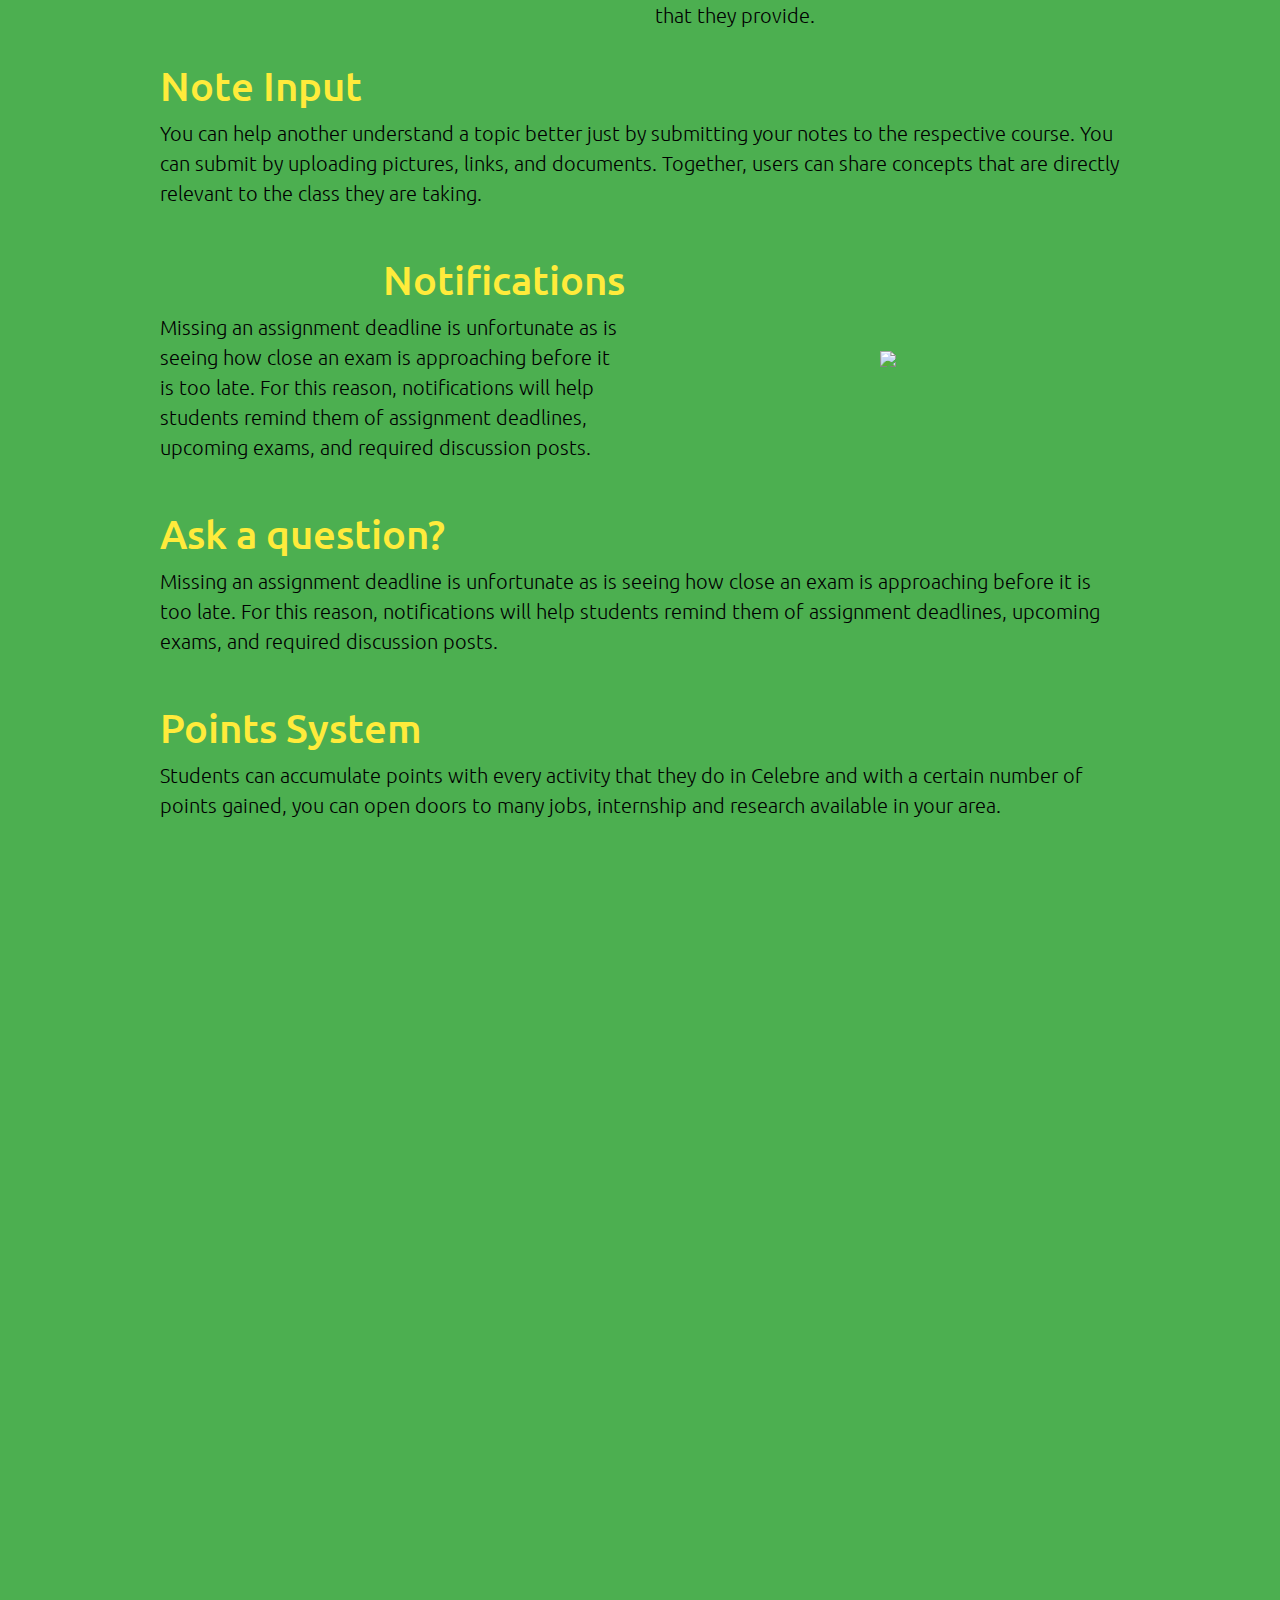
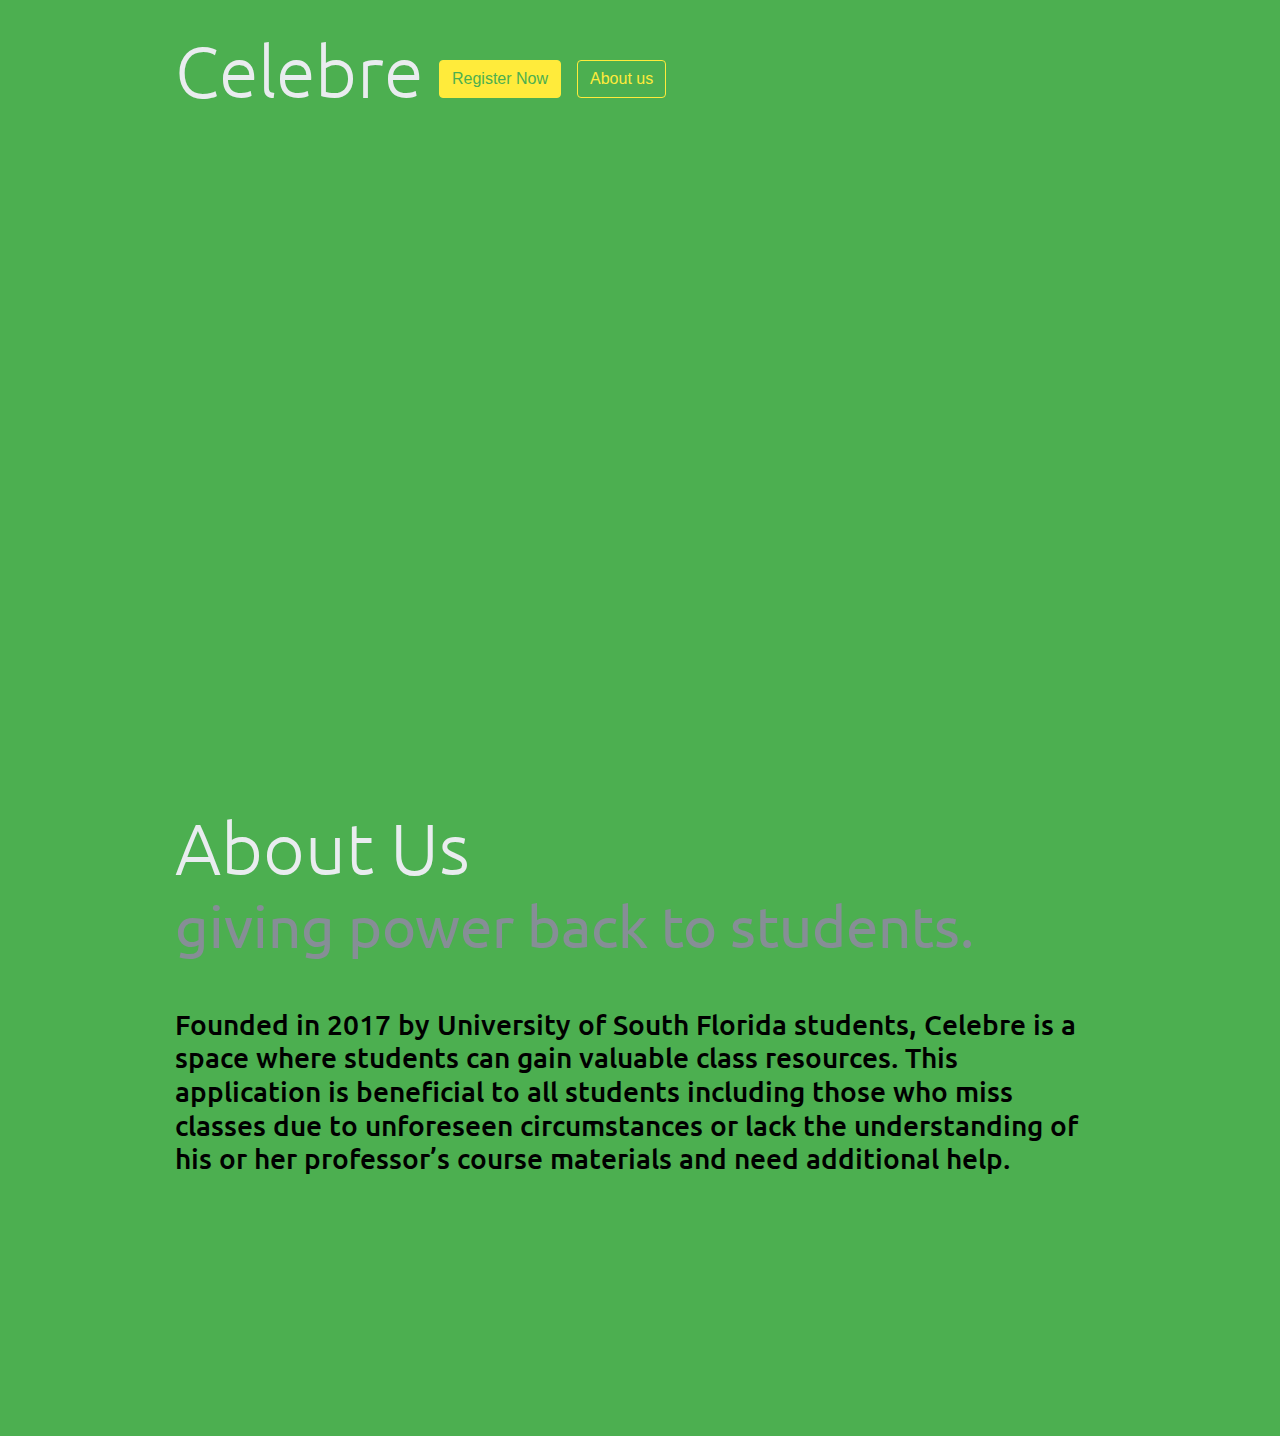
==== commit 58eebe7b: "Home almost done" ====
--- a/index.html
+++ b/index.html
@@ -25,16 +25,16 @@
     <div class=" p-4">
         <ul class="nav justify-content-end" id="navBarList">
             <li class="nav-item" id="loginMenuItem">
-                <a class="nav-link" href="#">LOGIN</a>
+                <a class="nav-link" href="login.html">LOGIN</a>
             </li>
             <li class="nav-item" id="featuresMenuItem">
-                <a class="nav-link" href="#">FEATURES</a>
+                <a class="nav-link text-muted" href="#">FEATURES</a>
             </li>
             <li class="nav-item" id="aboutMenuItem">
-                <a class="nav-link" href="#">ABOUT</a>
+                <a class="nav-link text-muted" href="#">ABOUT</a>
             </li>
             <li class="nav-item">
-                <a class="nav-link" href="#" onclick="goToContact()">CONTACT</a>
+                <a class="nav-link text-muted" href="#">CONTACT</a>
             </li>
         </ul>
     </div>
@@ -44,10 +44,10 @@
 
 <div class="container-fluid">
     <nav class="navbar navbar-dark bg-transparent">
-        <p class="lead padding-top-10 text-secondary">Register Now</p>
+        <p class="lead padding-top-10"><a href="register.html" class="text-secondary">Register Now</a></p>
         <div class="d-none d-md-block d-lg-block d-xl-block">
 
-            <p class="lead padding-top-10 text-secondary"><custom class="margin-right-32 no-select">Features</custom><custom class="margin-right-32 no-select">About us</custom></p>
+            <p class="lead padding-top-10 text-secondary"><custom class="margin-right-32 no-select text-muted">Features</custom><custom class="margin-right-32 no-select text-muted">About us</custom></p>
 
         </div>
         <button class="navbar-toggler no-select" type="button" data-toggle="collapse" data-target="#navbarToggleExternalContent"
@@ -83,9 +83,9 @@
         <div class="d-none d-md-block d-lg-block d-xl-block col">
 
             <p class="align-content-center d-flex justify-content-center">
-            <div class="img mx-auto row align-items-center" style="height: 900px;width:auto;">
-                <img id="img-186960085240" class="col card-img-top mh-100 width-auto"
-                     src="img/headfacenotepaper.png" alt="Image of the specified item">
+            <div class="img mx-auto row align-content-end" style="height: 900px;width:auto;">
+                <img id="img-186960085240" class="col card-img-top mh-100 width-auto float-right img-fluid"
+                     src="img/facebookpaper.png" alt="Image of the specified item">
             </div>
             </p>
 
@@ -198,7 +198,7 @@
     </div>
     <div class="row align-items-center panel whole-page"  data-color="green">
         <div class="col padding-top-bottom"><h1 class="display-3 text-light">Celebre
-            <button class="btn btn-success my-2 my-sm-0" type="submit">Register Now</button>
+            <button class="btn btn-success my-2 my-sm-0" type="submit"><a href="register.html"> Register Now</a></button>
             <button class="btn btn-outline-success my-2 my-sm-0 move-next-button" type="submit">About us</button>
         </h1>
 
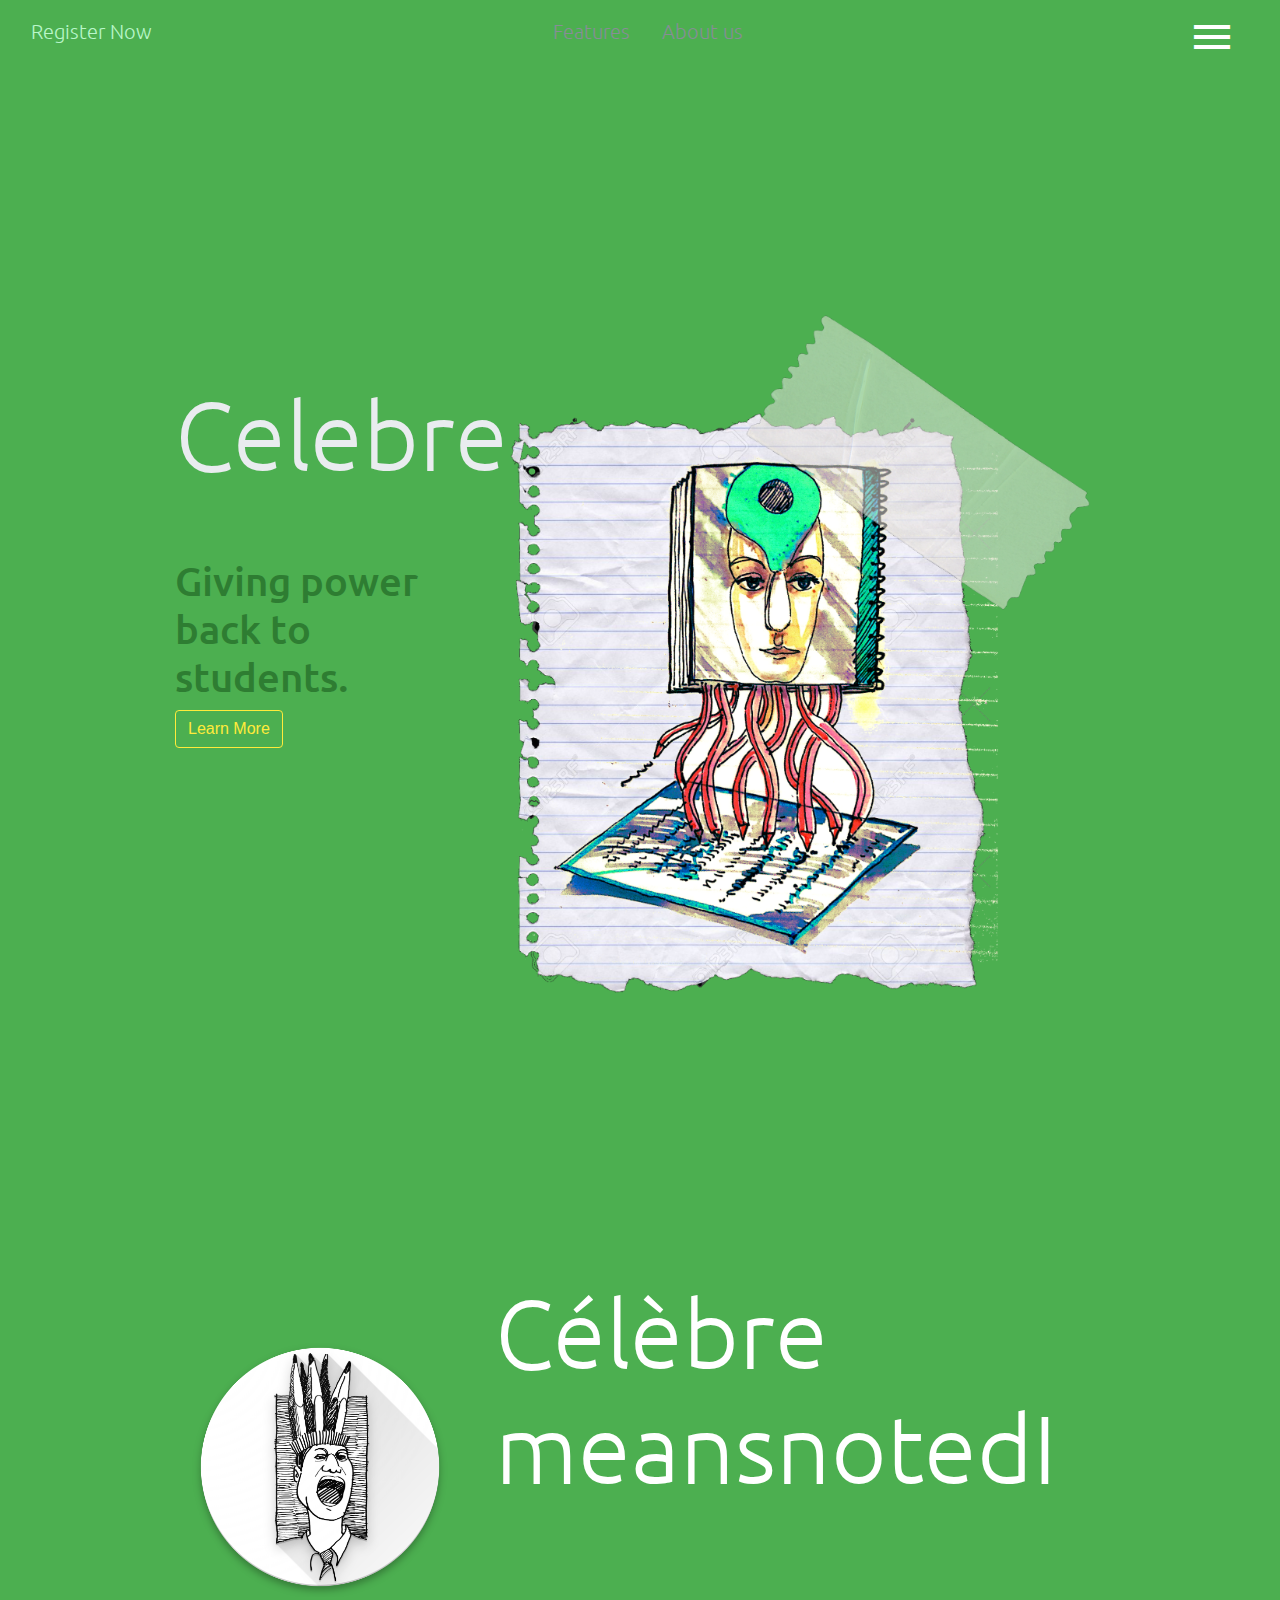
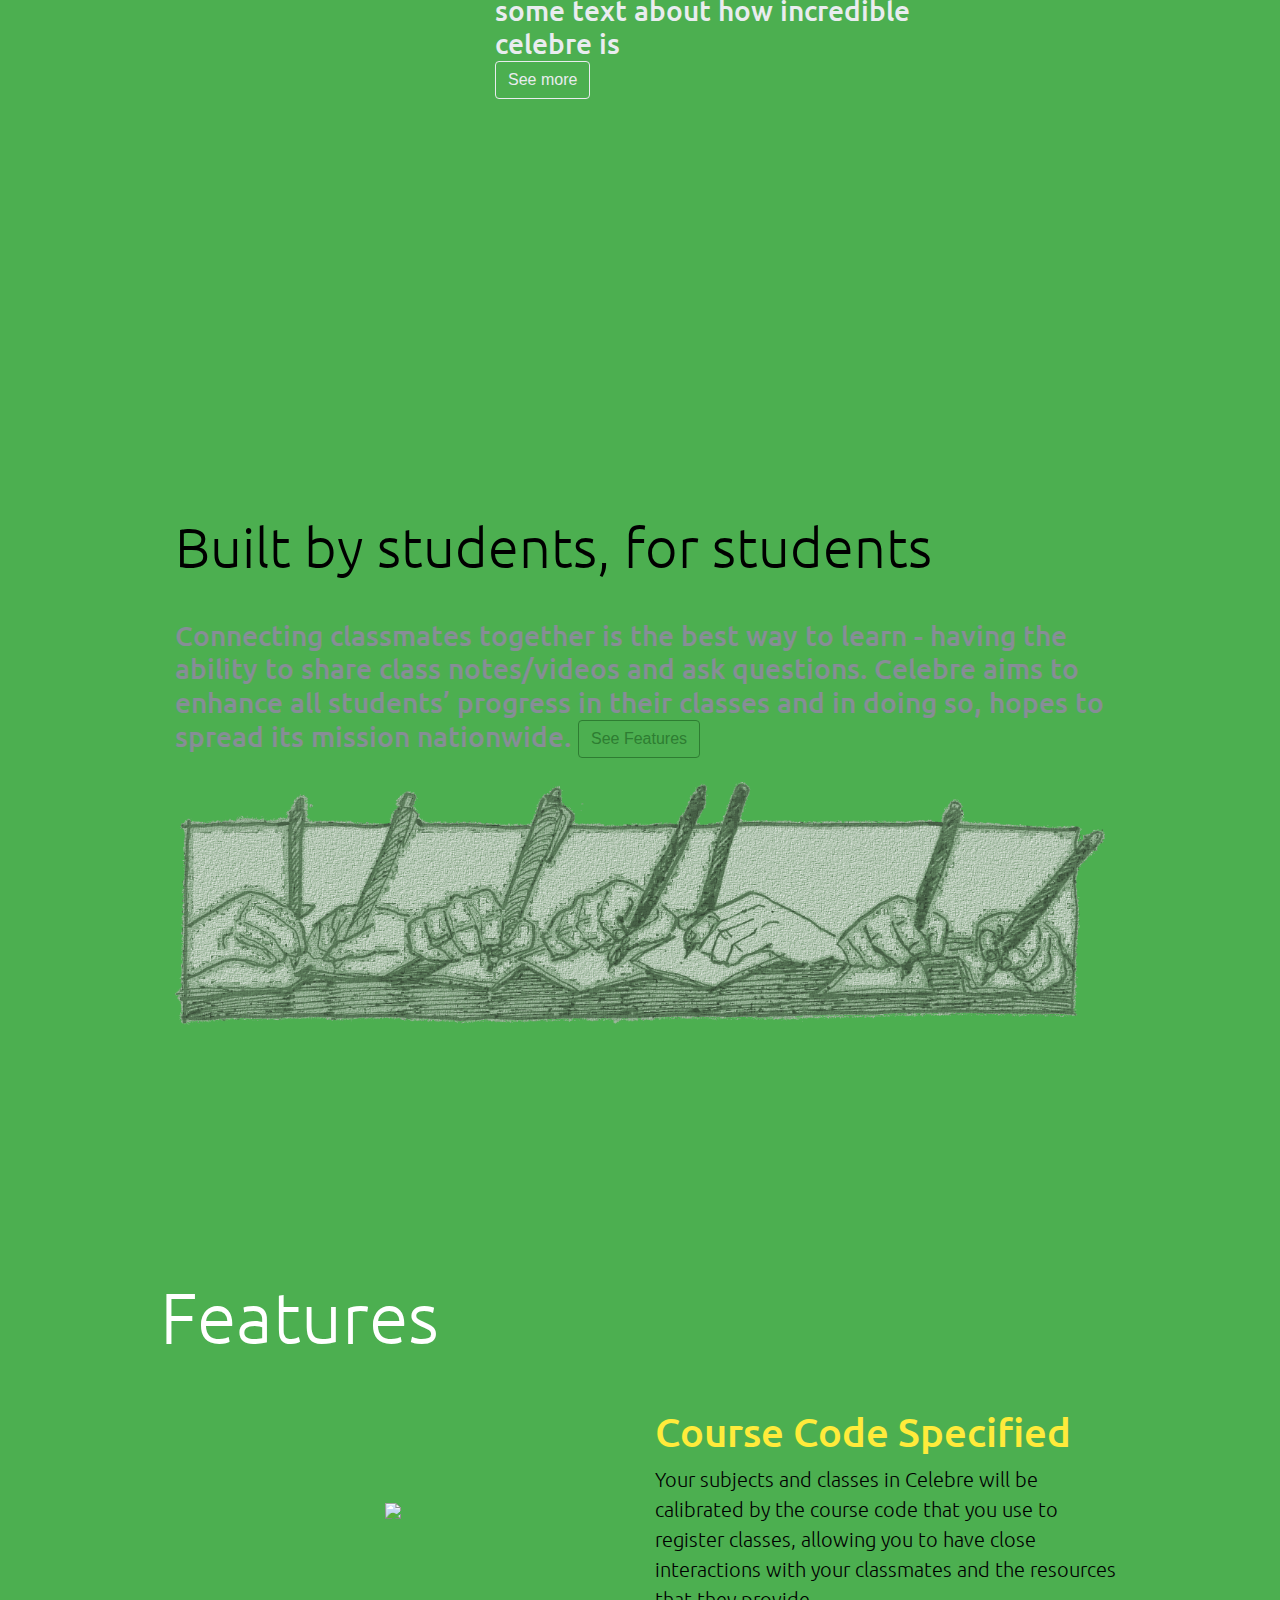
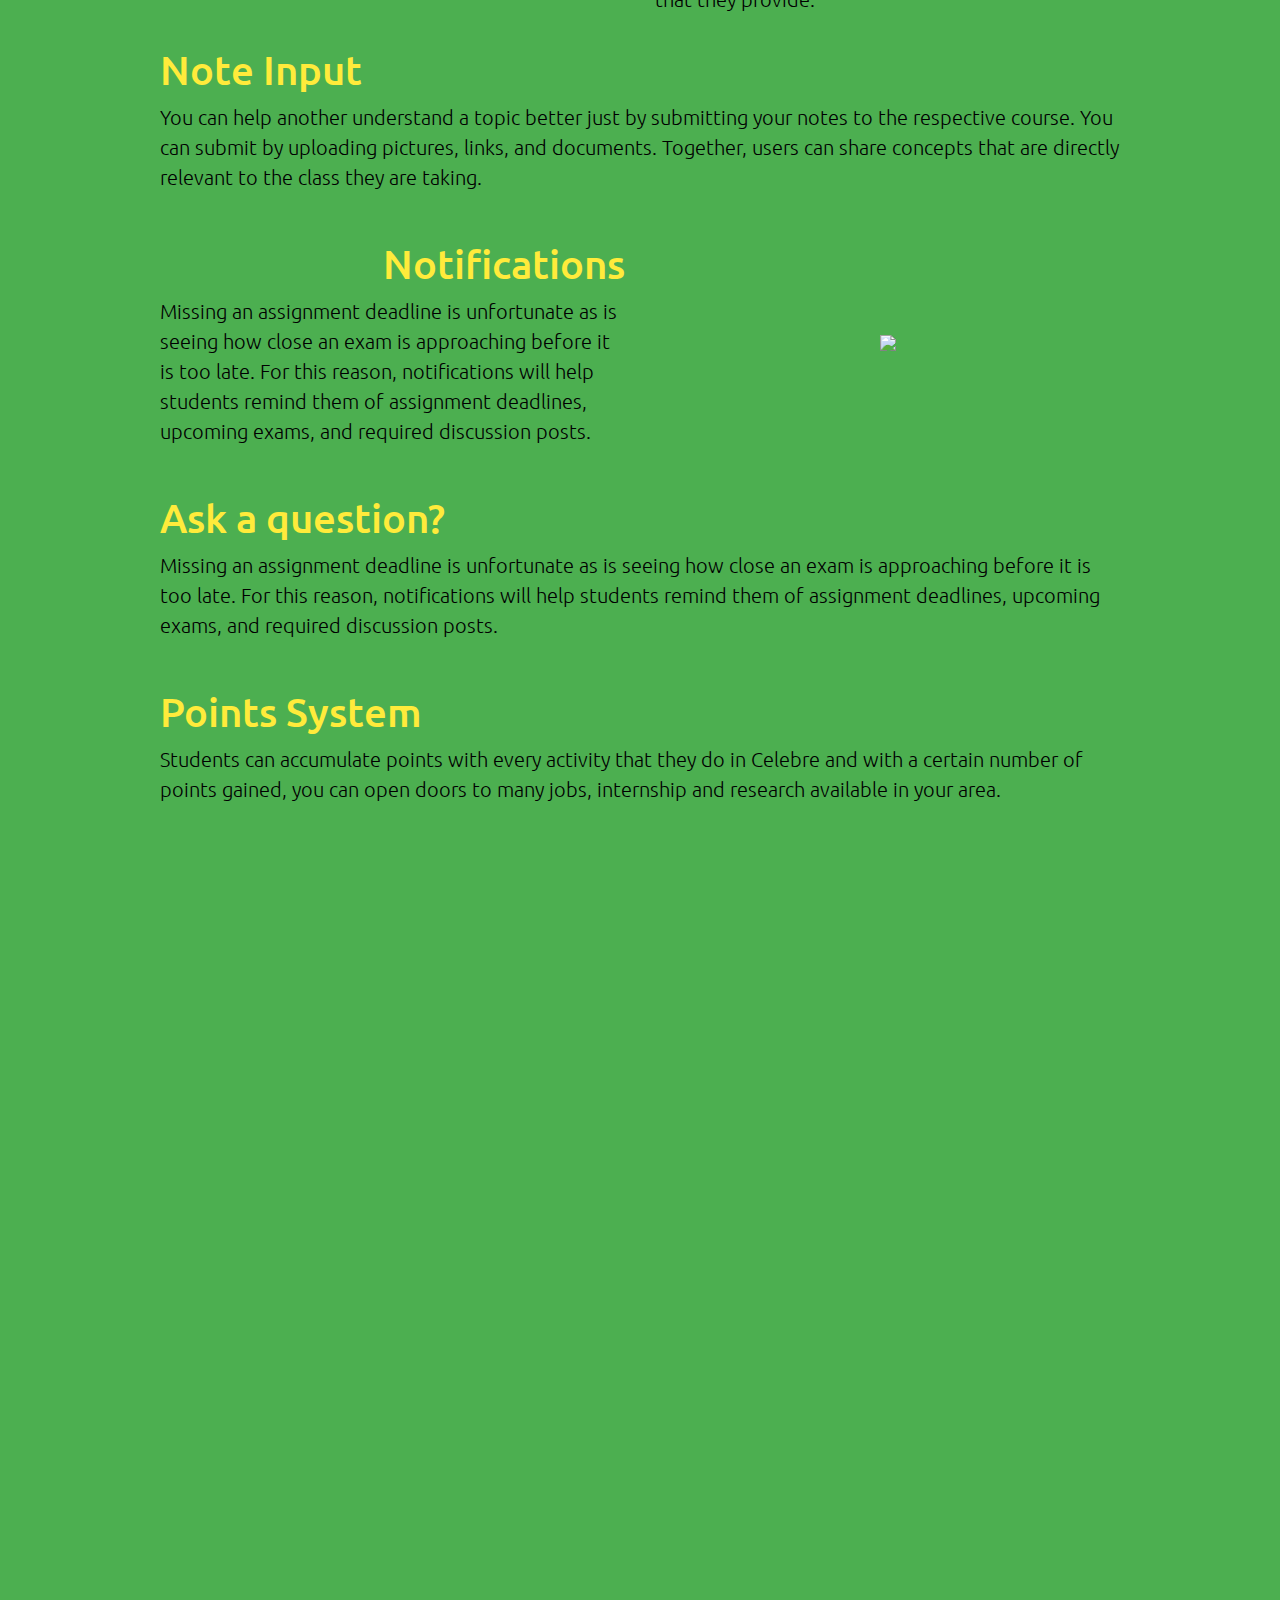
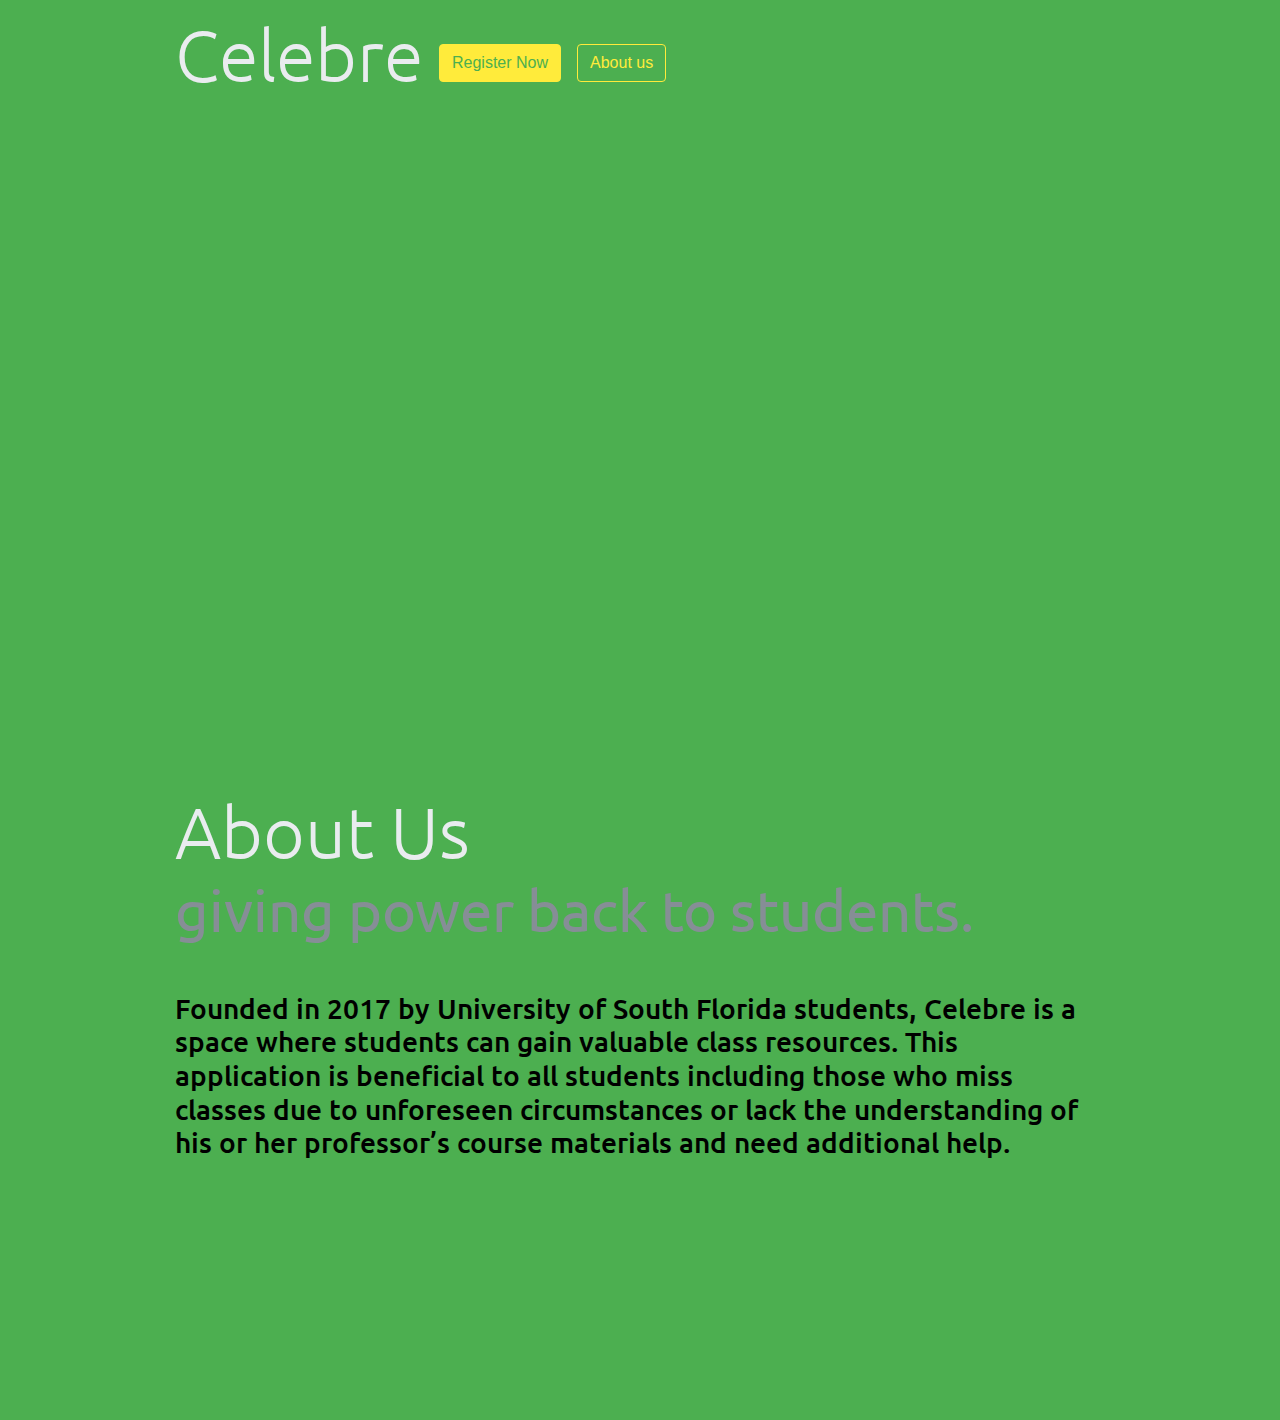
==== commit 18b7f116: "v1" ====
--- a/index.html
+++ b/index.html
@@ -1,248 +1 @@
-<!doctype html>
-<html class="no-js" lang="">
-<head>
-    <meta charset="utf-8">
-    <meta http-equiv="x-ua-compatible" content="ie=edge">
-    <title> Celebre - Giving Power Back To Students</title>
-    <meta name="description" content="">
-    <meta name="viewport" content="width=device-width, initial-scale=1">
-
-    <link rel="manifest" href="site.webmanifest">
-    <link rel="apple-touch-icon" href="icon.png">
-    <!-- Place favicon.ico in the root directory -->
-
-    <link href="https://fonts.googleapis.com/css?family=Ubuntu" rel="stylesheet">
-    <link rel="stylesheet" href="scss/moebootstrap.css" crossorigin="anonymous">
-    <link href="https://fonts.googleapis.com/icon?family=Material+Icons" rel="stylesheet">
-    <link rel="stylesheet" href="css/normalize.css">
-    <link rel="stylesheet" href="css/main.css">
-</head>
-<body>
-<!--[if lte IE 9]>
-<p class="browserupgrade">You are using an <strong>outdated</strong> browser. Please <a href="https://browsehappy.com/">upgrade your browser</a> to improve your experience and security.</p>
-<![endif]-->
-<div class="collapse margin-bottom-10 bg-secondary" id="navbarToggleExternalContent">
-    <div class=" p-4">
-        <ul class="nav justify-content-end" id="navBarList">
-            <li class="nav-item" id="loginMenuItem">
-                <a class="nav-link" href="login.html">LOGIN</a>
-            </li>
-            <li class="nav-item" id="featuresMenuItem">
-                <a class="nav-link text-muted" href="#">FEATURES</a>
-            </li>
-            <li class="nav-item" id="aboutMenuItem">
-                <a class="nav-link text-muted" href="#">ABOUT</a>
-            </li>
-            <li class="nav-item">
-                <a class="nav-link text-muted" href="#">CONTACT</a>
-            </li>
-        </ul>
-    </div>
-</div>
-
-
-
-<div class="container-fluid">
-    <nav class="navbar navbar-dark bg-transparent">
-        <p class="lead padding-top-10"><a href="register.html" class="text-secondary">Register Now</a></p>
-        <div class="d-none d-md-block d-lg-block d-xl-block">
-
-            <p class="lead padding-top-10 text-secondary"><custom class="margin-right-32 no-select text-muted">Features</custom><custom class="margin-right-32 no-select text-muted">About us</custom></p>
-
-        </div>
-        <button class="navbar-toggler no-select" type="button" data-toggle="collapse" data-target="#navbarToggleExternalContent"
-                aria-controls="navbarToggleExternalContent" aria-expanded="false" aria-label="Toggle navigation">
-            <i class="material-icons large text-white no-select">&#xE5D2;</i>
-        </button>
-
-    </nav>
-
-</div>
-
-<div class="container-fluid w-75">
-
-
-
-
-
-
-    <div class="row align-items-center panel whole-page"  data-color="green">
-        <div class="col-sm-12 col-md-6 col-lg-4">
-            <div class="d-block d-md-none"><h1 class="display-3 text-light">Celebre</h1>
-                <p class="h3 text-dark">Giving power back to students.
-                    <button class="btn btn-outline-success my-2 my-sm-0 move-next-button" type="submit">Learn More</button>
-                </p>
-            </div>
-            <div class="d-none d-md-block d-lg-block d-xl-block"><h1 class="display-1 text-light">Celebre</h1>
-                <p class="h1 text-dark">Giving power back to students.
-                    <button class="btn btn-outline-success my-2 my-sm-0 move-next-button" type="submit">Learn More</button>
-                </p>
-            </div>
-
-        </div>
-        <div class="d-none d-md-block d-lg-block d-xl-block col">
-
-            <p class="align-content-center d-flex justify-content-center">
-            <div class="img mx-auto row align-content-end" style="height: 900px;width:auto;">
-                <img id="img-186960085240" class="col card-img-top mh-100 width-auto float-right img-fluid"
-                     src="img/facebookpaper.png" alt="Image of the specified item">
-            </div>
-            </p>
-
-        </div>
-    </div>
-
-
-    <div class="row align-items-center panel whole-page"  data-color="dark-green">
-        <div class="d-none d-md-block d-lg-block d-xl-block col-4">
-
-            <p class="align-content-center d-flex justify-content-center">
-            <div class="img mx-auto row align-items-center" style="height: 800px;width:auto;">
-                <img class="col card-img-top mh-100 width-auto"
-                     src="img/nativeAmerican.png" alt="Image of the specified item">
-            </div>
-            </p>
-        </div>
-
-
-        <div class=" col-md-6 col-sm-12">
-            <h1 class="d-block d-md-none display-4 text-white">Célèbre means <custom class="celebre-means">noted</custom></h1>
-            <h1 class="d-none d-md-block d-lg-block d-xl-block display-1 text-white">Célèbre means <custom class="celebre-means">noted</custom></h1><br>
-            <p class="h3 text-light">
-                some text about how incredible celebre is<br>
-                <button class="btn btn-outline-light my-2 my-sm-0 move-next-button" type="submit">See more</button>
-
-            </p>
-        </div>
-    </div>
-
-
-
-
-
-    <div class="row align-items-center panel whole-page"  data-color="gray">
-        <div>
-
-            <div class="col-sm-12">
-                <h1 class="display-4">Built by students, for students</h1>
-                <p class="h3 text-muted">
-                    Connecting classmates together is the best way to learn - having the ability to share class notes/videos and ask questions.
-                    Celebre aims to enhance all students’ progress in their classes and in doing so, hopes to spread its mission nationwide.
-                    <button class="btn btn-outline-dark my-2 my-sm-0 move-next-button" type="submit">See Features</button>
-
-                </p>
-            </div>
-
-            <img id="" class="col card-img-top mh-100 width-auto padding-top-bottom"
-                 src="img/longhandsnotes.png" alt="Image of the specified item">
-
-        </div>
-    </div>
-    <div class="row align-items-center panel whole-page padding-bottom-400"  data-color="green">
-
-        <div class="row align-items-center">
-            <div class="col-sm-12">
-                <h1 class="display-3 text-white text-white">Features</h1>
-            </div>
-            <div class="d-none d-md-block d-lg-block d-xl-block col-md-6 ">
-
-                <p class="align-content-center d-flex justify-content-center"><img src="https://bootstrap-themes.github.io/marketing/assets/img/startup-2.jpg"></p>
-
-            </div>
-            <div class="col">
-                <p class="h1 text-success">Course Code Specified</p>
-                <p class="lead ">Your subjects and classes in Celebre will be calibrated by the course code that you use to register classes,
-                    allowing you to have close interactions with your classmates
-                    and the resources that they provide.</p>
-            </div>
-        </div>
-        <div class="row align-items-center padding-top-bottom">
-            <div class="col">
-                <p class="h1 text-success">Note Input</p>
-                <p class="lead">You can help another understand a topic better just by submitting your notes to the respective course.
-                    You can submit by uploading pictures, links, and documents. Together, users can share concepts that are directly relevant to the class
-                    they are taking.
-                </p>
-            </div>
-        </div>
-        <div class="row align-items-center padding-top-bottom" >
-            <div class="col">
-                <p class="h1 text-right text-success">Notifications</p>
-                <p class="lead">Missing an assignment deadline is unfortunate as is seeing how close an exam is approaching before it is too late.
-                    For this reason, notifications will help students remind them of assignment deadlines, upcoming exams, and required discussion posts.
-                </p>
-            </div>
-            <div class="d-none d-md-block d-lg-block d-xl-block col-md-6 ">
-
-                <p class="align-content-center d-flex justify-content-center"><img src="https://bootstrap-themes.github.io/marketing/assets/img/startup-2.jpg"></p>
-
-            </div>
-        </div>
-        <div class="row align-items-center padding-top-bottom" >
-            <div class="col">
-                <p class="h1 text-success">Ask a question?</p>
-                <p class="lead">Missing an assignment deadline is unfortunate as is seeing how close an exam is approaching before it is too late.
-                    For this reason, notifications will help students remind them of assignment deadlines, upcoming exams, and required discussion posts.
-                </p>
-            </div>
-        </div>
-        <div class="row align-items-center padding-top-bottom">
-            <div class="col">
-                <p class="h1 text-success">Points System</p>
-                <p class="lead">Students can accumulate points with every activity that they do in Celebre and with a certain number of points gained,
-                    you can open doors to many jobs, internship and research available in your area.
-                </p>
-            </div>
-        </div>
-
-    </div>
-    <div class="row align-items-center panel whole-page"  data-color="green">
-        <div class="col padding-top-bottom"><h1 class="display-3 text-light">Celebre
-            <button class="btn btn-success my-2 my-sm-0" type="submit"><a href="register.html"> Register Now</a></button>
-            <button class="btn btn-outline-success my-2 my-sm-0 move-next-button" type="submit">About us</button>
-        </h1>
-
-        </div>
-    </div>
-
-
-    <div class="row align-items-center panel whole-page" data-color="orange">
-        <div class="col padding-top-bottom"><h1 class="display-3 text-light">About Us <small class="text-muted d-none d-md-block d-lg-block d-xl-block"> giving power back to students.</small> </h1>
-            <p class="h3">
-                Founded in 2017 by University of South Florida students, Celebre is a space where students can gain valuable class resources.
-                This application is beneficial to all students including
-                those who miss classes due to unforeseen circumstances or lack the understanding of his or her professor’s course materials and need additional help.
-            </p>
-        </div>
-    </div>
-
-
-
-
-
-
-
-
-
-
-</div>
-
-
-
-
-<script src="js/vendor/modernizr-3.5.0.min.js"></script>
-<script src="https://code.jquery.com/jquery-3.2.1.min.js" integrity="sha256-hwg4gsxgFZhOsEEamdOYGBf13FyQuiTwlAQgxVSNgt4=" crossorigin="anonymous"></script>
-<script>window.jQuery || document.write('<script src="js/vendor/jquery-3.2.1.min.js"><\/script>')</script>
-<script src="https://cdnjs.cloudflare.com/ajax/libs/popper.js/1.12.3/umd/popper.min.js" integrity="sha384-vFJXuSJphROIrBnz7yo7oB41mKfc8JzQZiCq4NCceLEaO4IHwicKwpJf9c9IpFgh" crossorigin="anonymous"></script>
-<script src="https://maxcdn.bootstrapcdn.com/bootstrap/4.0.0-beta.2/js/bootstrap.min.js" integrity="sha384-alpBpkh1PFOepccYVYDB4do5UnbKysX5WZXm3XxPqe5iKTfUKjNkCk9SaVuEZflJ" crossorigin="anonymous"></script>
-<script src="js/plugins.js"></script>
-<script src="js/main.js"></script>
-
-<!-- Google Analytics: change UA-XXXXX-Y to be your site's ID. -->
-<script>
-    window.ga=function(){ga.q.push(arguments)};ga.q=[];ga.l=+new Date;
-    ga('create','UA-80849181-2','auto');ga('send','pageview')
-</script>
-<script src="https://www.google-analytics.com/analytics.js" async defer></script>
-</body>
-</html>
+<!DOCTYPE html><html class=no-js><meta charset=utf-8><meta content="ie=edge"http-equiv=x-ua-compatible><title>Celebre - Giving Power Back To Students</title><meta content=""name=description><meta content="width=device-width,initial-scale=1"name=viewport><link href=site.webmanifest rel=manifest><link href=icon.png rel=apple-touch-icon><link href="https://fonts.googleapis.com/css?family=Ubuntu"rel=stylesheet><link href=scss/moebootstrap.css rel=stylesheet crossorigin=anonymous><link href="https://fonts.googleapis.com/icon?family=Material+Icons"rel=stylesheet><link href=css/normalize.css rel=stylesheet><link href=css/main.css rel=stylesheet><body><!--[if lte IE 9]><p class=browserupgrade>You are using an <strong>outdated</strong> browser. Please <a href=https://browsehappy.com/ >upgrade your browser</a> to improve your experience and security.<![endif]--><div class="bg-secondary collapse margin-bottom-10"id=navbarToggleExternalContent><div class=p-4><ul class="justify-content-end nav"id=navBarList><li class=nav-item id=loginMenuItem><a href=login.html class=nav-link>LOGIN</a><li class=nav-item id=featuresMenuItem><a href=# class="text-muted nav-link">FEATURES</a><li class=nav-item id=aboutMenuItem><a href=# class="text-muted nav-link">ABOUT</a><li class=nav-item><a href=# class="text-muted nav-link">CONTACT</a></ul></div></div><div class=container-fluid><nav class="bg-transparent navbar navbar-dark"><p class="lead padding-top-10"><a href=register.html class=text-secondary>Register Now</a><div class="d-lg-block d-md-block d-none d-xl-block"><p class="lead padding-top-10 text-secondary"><custom class="text-muted margin-right-32 no-select">Features</custom><custom class="text-muted margin-right-32 no-select">About us</custom></div><button class="no-select navbar-toggler"type=button aria-controls=navbarToggleExternalContent aria-expanded=false aria-label="Toggle navigation"data-target=#navbarToggleExternalContent data-toggle=collapse><i class="text-white large material-icons no-select"></i></button></nav></div><div class="container-fluid w-75"><div class="row align-items-center panel whole-page"data-color=green><div class="col-md-6 col-sm-12 col-lg-4"><div class="d-block d-md-none"><h1 class="text-light display-3">Celebre</h1><p class="h3 text-dark">Giving power back to students. <button class="btn my-2 my-sm-0 move-next-button btn-outline-success"type=submit>Learn More</button></div><div class="d-lg-block d-md-block d-none d-xl-block"><h1 class="text-light display-1">Celebre</h1><p class="h1 text-dark">Giving power back to students. <button class="btn my-2 my-sm-0 move-next-button btn-outline-success"type=submit>Learn More</button></div></div><div class="col d-lg-block d-md-block d-none d-xl-block"><p class="align-content-center d-flex justify-content-center"><div class="row img mx-auto align-content-end"style=height:900px;width:auto><img src=img/facebookpaper.png alt="Image of the specified item"class="col card-img-top mh-100 width-auto float-right img-fluid"id=img-186960085240></div></div></div><div class="row align-items-center panel whole-page"data-color=dark-green><div class="d-lg-block d-md-block d-none d-xl-block col-4"><p class="align-content-center d-flex justify-content-center"><div class="row align-items-center img mx-auto"style=height:800px;width:auto><img src=img/nativeAmerican.png alt="Image of the specified item"class="col card-img-top mh-100 width-auto"></div></div><div class="col-md-6 col-sm-12"><h1 class="text-white d-block d-md-none display-4">Célèbre means<custom class=celebre-means>noted</custom></h1><h1 class="d-lg-block d-md-block d-none d-xl-block display-1 text-white">Célèbre means<custom class=celebre-means>noted</custom></h1><br><p class="text-light h3">some text about how incredible celebre is<br><button class="btn my-2 my-sm-0 move-next-button btn-outline-light"type=submit>See more</button></div></div><div class="row align-items-center panel whole-page"data-color=gray><div><div class=col-sm-12><h1 class=display-4>Built by students, for students</h1><p class="text-muted h3">Connecting classmates together is the best way to learn - having the ability to share class notes/videos and ask questions. Celebre aims to enhance all students’ progress in their classes and in doing so, hopes to spread its mission nationwide. <button class="btn my-2 my-sm-0 move-next-button btn-outline-dark"type=submit>See Features</button></div><img src=img/longhandsnotes.png alt="Image of the specified item"class="col card-img-top mh-100 width-auto padding-top-bottom"></div></div><div class="row align-items-center panel whole-page padding-bottom-400"data-color=green><div class="row align-items-center"><div class=col-sm-12><h1 class="text-white text-white display-3">Features</h1></div><div class="d-lg-block d-md-block d-none d-xl-block col-md-6"><p class="align-content-center d-flex justify-content-center"><img src=https://bootstrap-themes.github.io/marketing/assets/img/startup-2.jpg></div><div class=col><p class="h1 text-success">Course Code Specified<p class=lead>Your subjects and classes in Celebre will be calibrated by the course code that you use to register classes, allowing you to have close interactions with your classmates and the resources that they provide.</div></div><div class="row align-items-center padding-top-bottom"><div class=col><p class="h1 text-success">Note Input<p class=lead>You can help another understand a topic better just by submitting your notes to the respective course. You can submit by uploading pictures, links, and documents. Together, users can share concepts that are directly relevant to the class they are taking.</div></div><div class="row align-items-center padding-top-bottom"><div class=col><p class="h1 text-success text-right">Notifications<p class=lead>Missing an assignment deadline is unfortunate as is seeing how close an exam is approaching before it is too late. For this reason, notifications will help students remind them of assignment deadlines, upcoming exams, and required discussion posts.</div><div class="d-lg-block d-md-block d-none d-xl-block col-md-6"><p class="align-content-center d-flex justify-content-center"><img src=https://bootstrap-themes.github.io/marketing/assets/img/startup-2.jpg></div></div><div class="row align-items-center padding-top-bottom"><div class=col><p class="h1 text-success">Ask a question?<p class=lead>Missing an assignment deadline is unfortunate as is seeing how close an exam is approaching before it is too late. For this reason, notifications will help students remind them of assignment deadlines, upcoming exams, and required discussion posts.</div></div><div class="row align-items-center padding-top-bottom"><div class=col><p class="h1 text-success">Points System<p class=lead>Students can accumulate points with every activity that they do in Celebre and with a certain number of points gained, you can open doors to many jobs, internship and research available in your area.</div></div></div><div class="row align-items-center panel whole-page"data-color=green><div class="col padding-top-bottom"><h1 class="text-light display-3">Celebre <button class="btn my-2 my-sm-0 btn-success"type=submit><a href=register.html>Register Now</a></button> <button class="btn my-2 my-sm-0 move-next-button btn-outline-success"type=submit>About us</button></h1></div></div><div class="row align-items-center panel whole-page"data-color=orange><div class="col padding-top-bottom"><h1 class="text-light display-3">About Us <small class="d-lg-block d-md-block d-none d-xl-block text-muted">giving power back to students.</small></h1><p class=h3>Founded in 2017 by University of South Florida students, Celebre is a space where students can gain valuable class resources. This application is beneficial to all students including those who miss classes due to unforeseen circumstances or lack the understanding of his or her professor’s course materials and need additional help.</div></div></div><script src=js/vendor/modernizr-3.5.0.min.js></script><script src=https://code.jquery.com/jquery-3.2.1.min.js crossorigin=anonymous integrity="sha256-hwg4gsxgFZhOsEEamdOYGBf13FyQuiTwlAQgxVSNgt4="></script><script>window.jQuery||document.write('<script src="js/vendor/jquery-3.2.1.min.js"><\/script>')</script><script src=https://cdnjs.cloudflare.com/ajax/libs/popper.js/1.12.3/umd/popper.min.js crossorigin=anonymous integrity=sha384-vFJXuSJphROIrBnz7yo7oB41mKfc8JzQZiCq4NCceLEaO4IHwicKwpJf9c9IpFgh></script><script src=https://maxcdn.bootstrapcdn.com/bootstrap/4.0.0-beta.2/js/bootstrap.min.js crossorigin=anonymous integrity=sha384-alpBpkh1PFOepccYVYDB4do5UnbKysX5WZXm3XxPqe5iKTfUKjNkCk9SaVuEZflJ></script><script src=js/plugins.js></script><script src=js/main.js></script><script>window.ga=function(){ga.q.push(arguments)},ga.q=[],ga.l=+new Date,ga("create","UA-80849181-2","auto"),ga("send","pageview")</script><script src=https://www.google-analytics.com/analytics.js async defer></script>
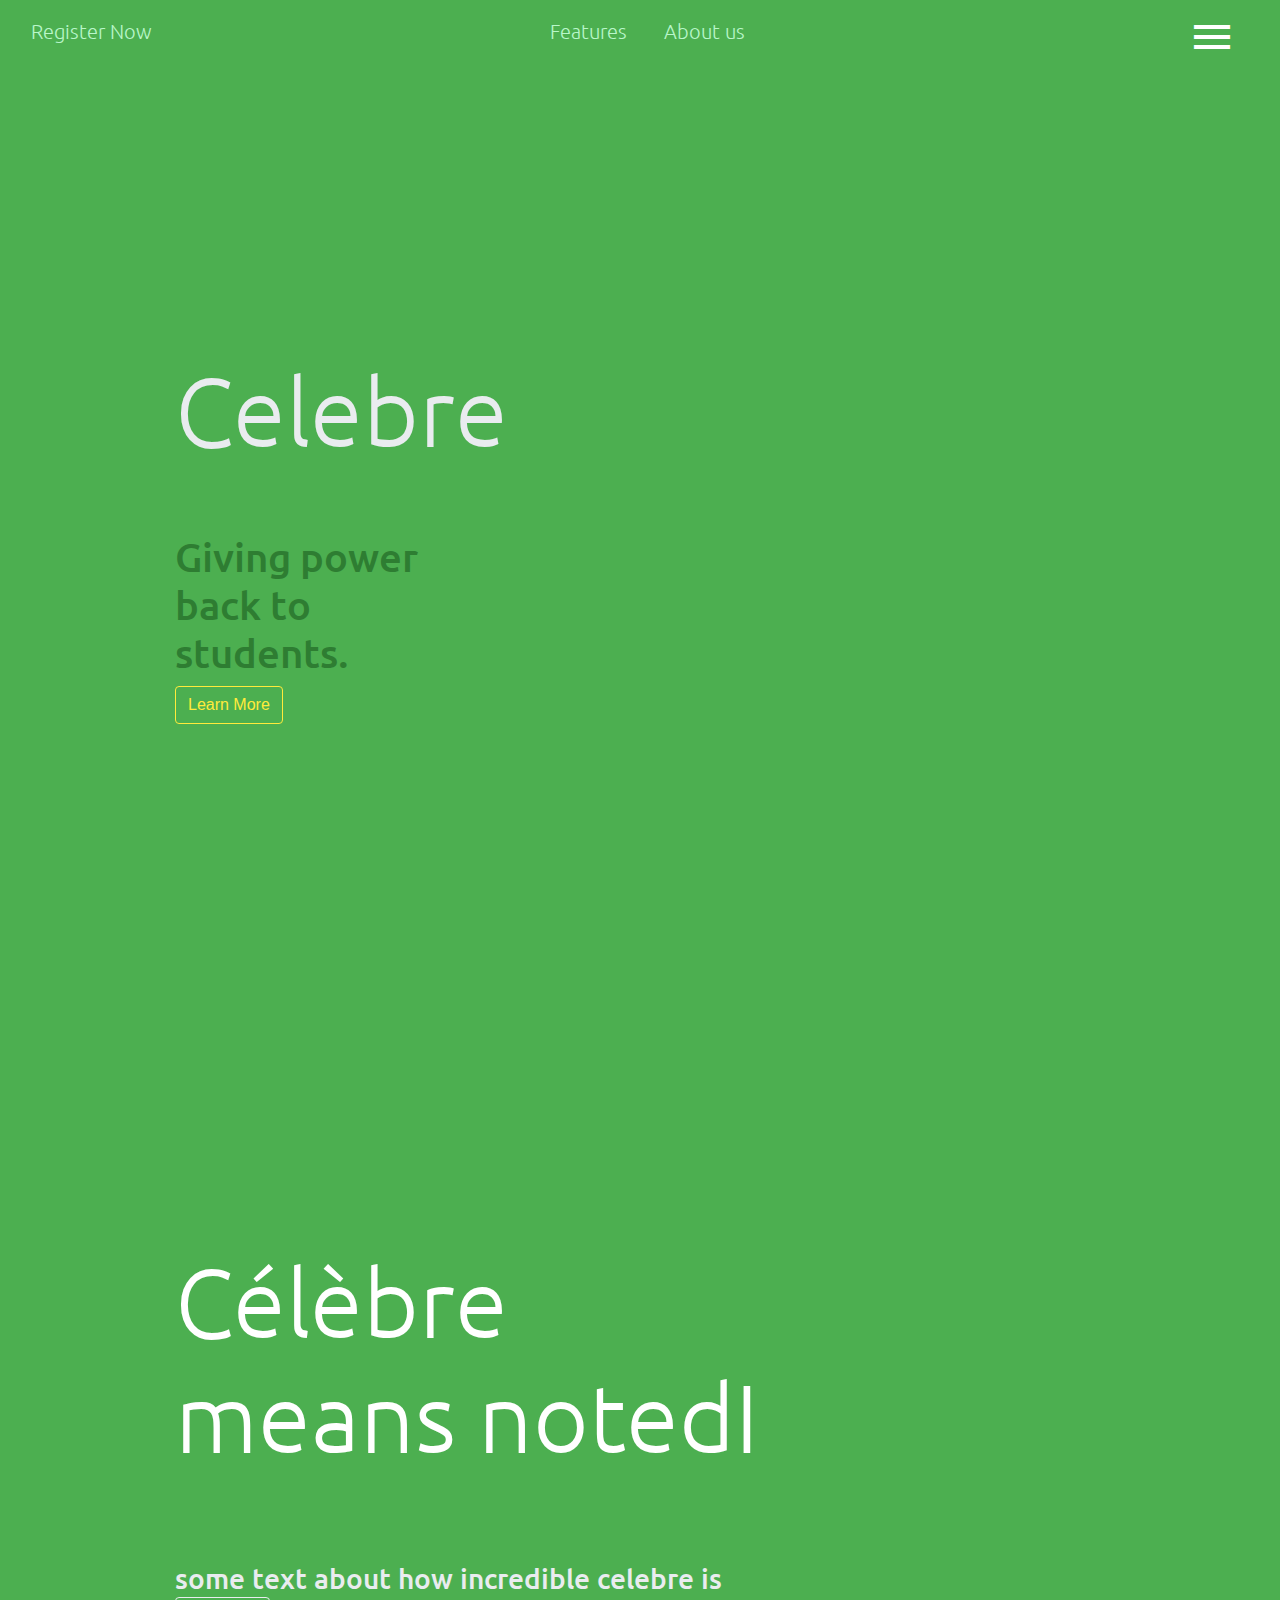
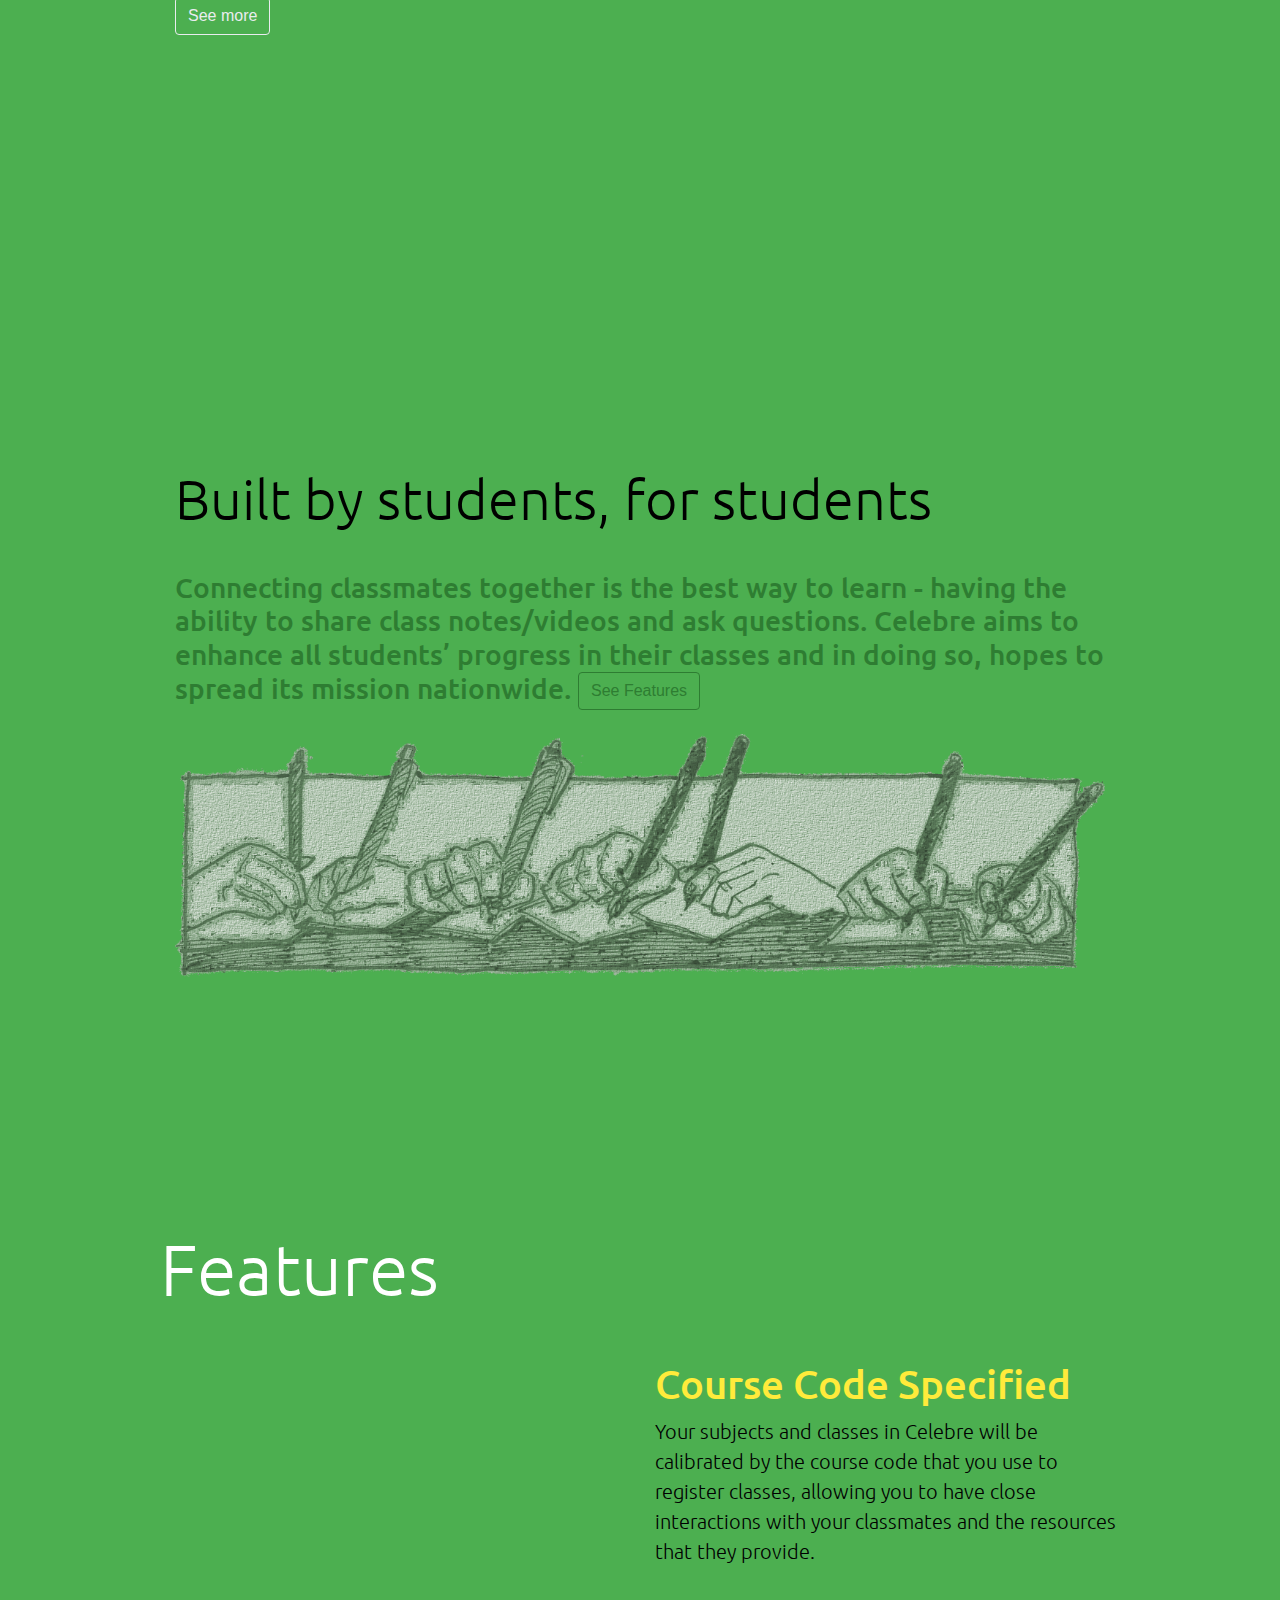
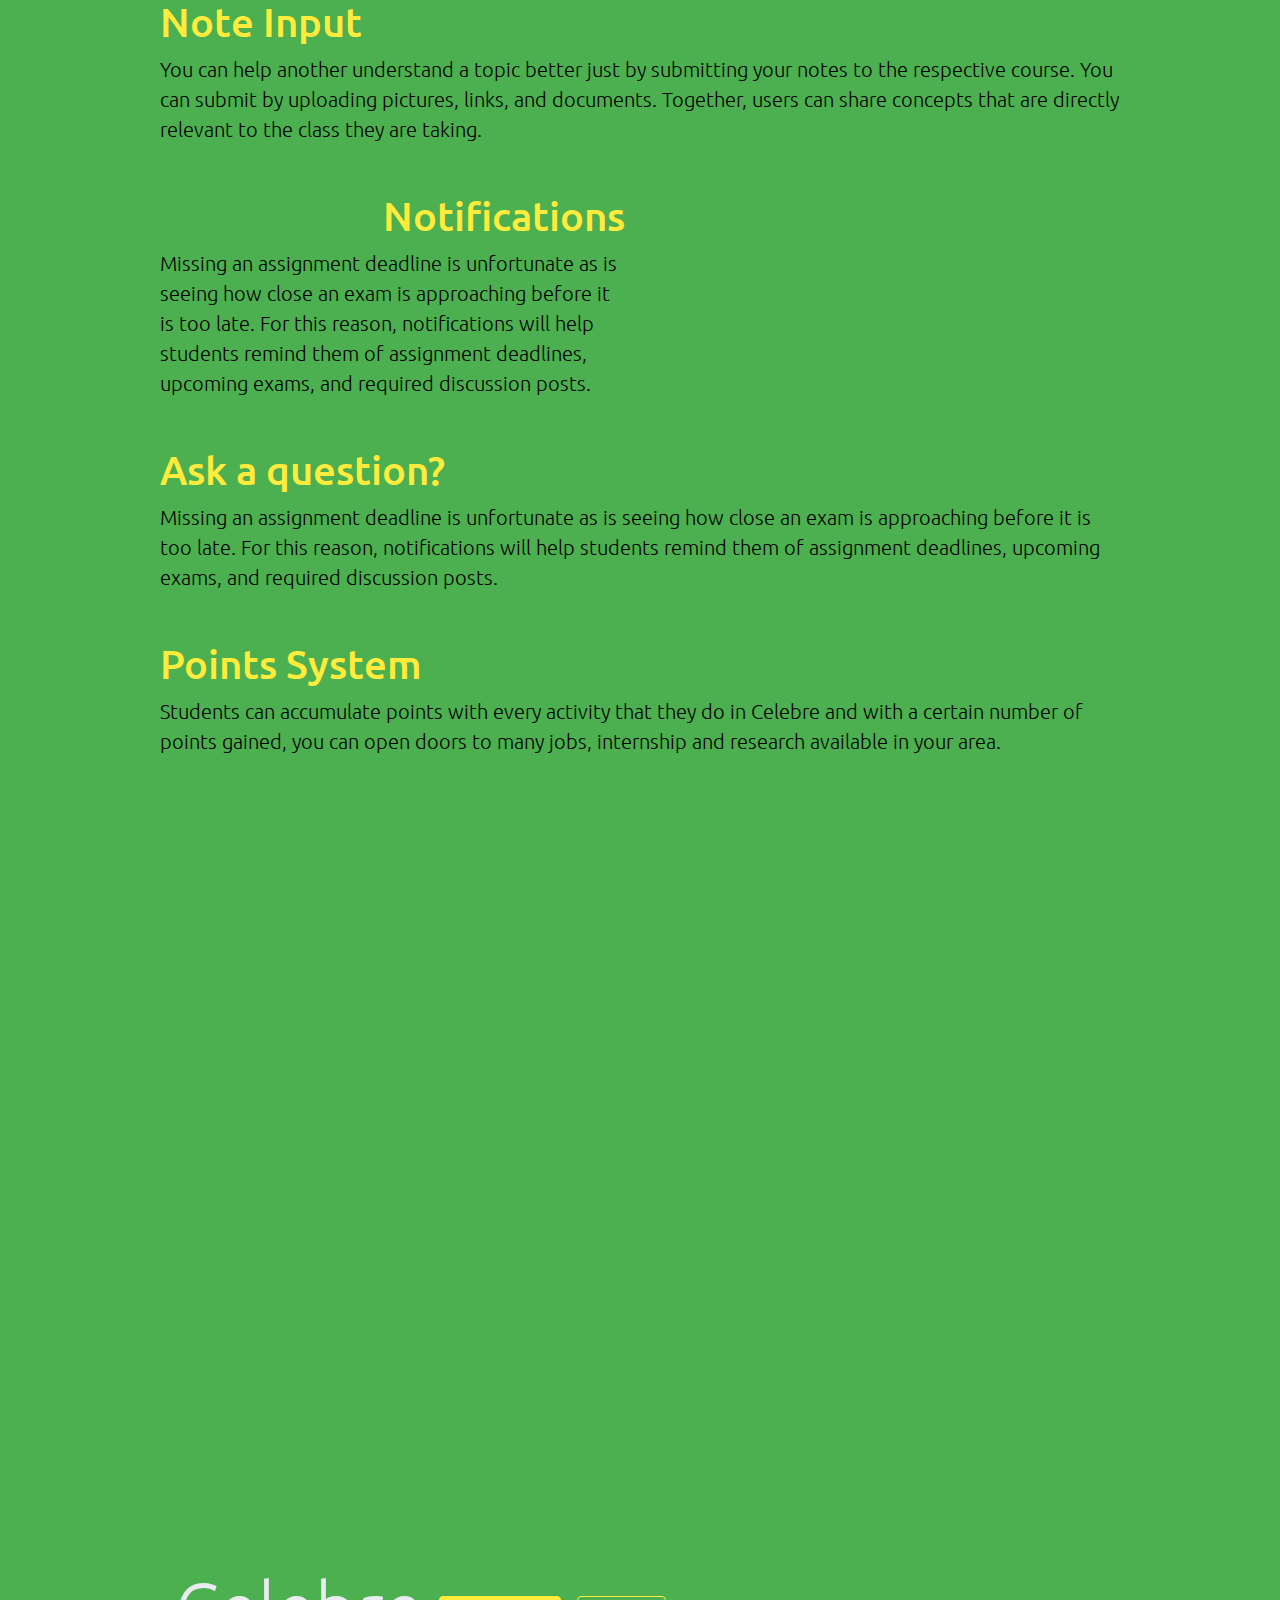
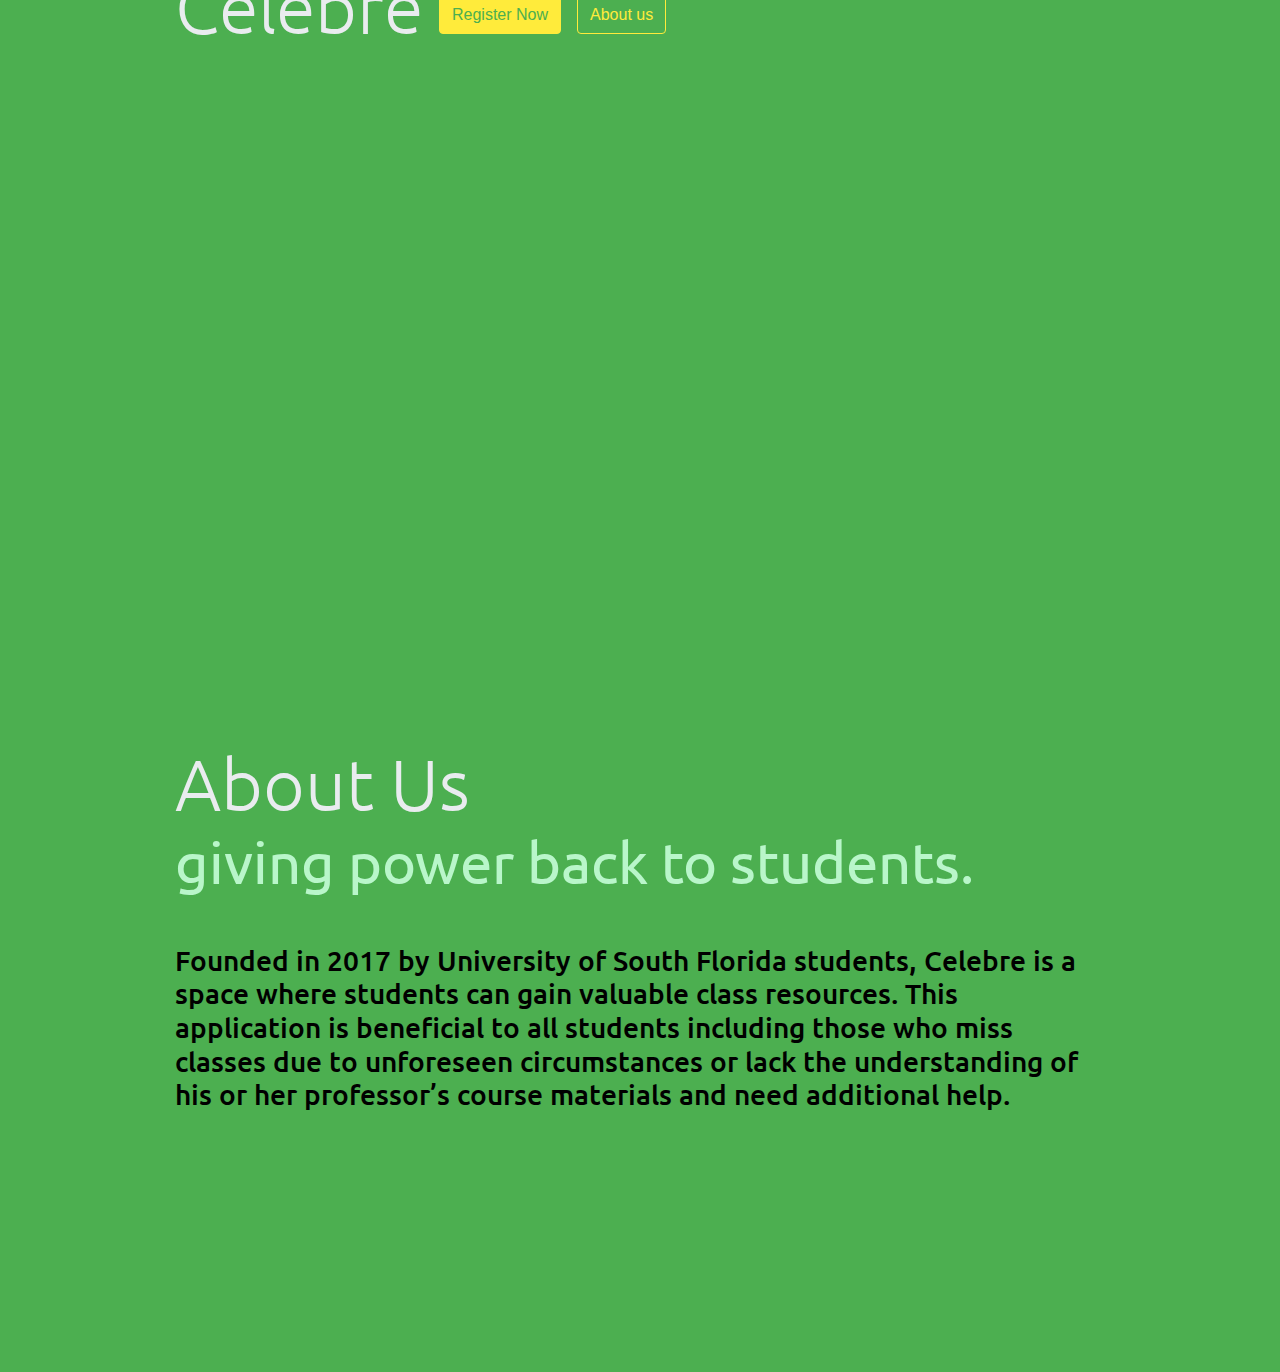
==== commit 61ca0a41: "Clean up" ====
--- a/index.html
+++ b/index.html
@@ -1 +1,249 @@
-<!DOCTYPE html><html class=no-js><meta charset=utf-8><meta content="ie=edge"http-equiv=x-ua-compatible><title>Celebre - Giving Power Back To Students</title><meta content=""name=description><meta content="width=device-width,initial-scale=1"name=viewport><link href=site.webmanifest rel=manifest><link href=icon.png rel=apple-touch-icon><link href="https://fonts.googleapis.com/css?family=Ubuntu"rel=stylesheet><link href=scss/moebootstrap.css rel=stylesheet crossorigin=anonymous><link href="https://fonts.googleapis.com/icon?family=Material+Icons"rel=stylesheet><link href=css/normalize.css rel=stylesheet><link href=css/main.css rel=stylesheet><body><!--[if lte IE 9]><p class=browserupgrade>You are using an <strong>outdated</strong> browser. Please <a href=https://browsehappy.com/ >upgrade your browser</a> to improve your experience and security.<![endif]--><div class="bg-secondary collapse margin-bottom-10"id=navbarToggleExternalContent><div class=p-4><ul class="justify-content-end nav"id=navBarList><li class=nav-item id=loginMenuItem><a href=login.html class=nav-link>LOGIN</a><li class=nav-item id=featuresMenuItem><a href=# class="text-muted nav-link">FEATURES</a><li class=nav-item id=aboutMenuItem><a href=# class="text-muted nav-link">ABOUT</a><li class=nav-item><a href=# class="text-muted nav-link">CONTACT</a></ul></div></div><div class=container-fluid><nav class="bg-transparent navbar navbar-dark"><p class="lead padding-top-10"><a href=register.html class=text-secondary>Register Now</a><div class="d-lg-block d-md-block d-none d-xl-block"><p class="lead padding-top-10 text-secondary"><custom class="text-muted margin-right-32 no-select">Features</custom><custom class="text-muted margin-right-32 no-select">About us</custom></div><button class="no-select navbar-toggler"type=button aria-controls=navbarToggleExternalContent aria-expanded=false aria-label="Toggle navigation"data-target=#navbarToggleExternalContent data-toggle=collapse><i class="text-white large material-icons no-select"></i></button></nav></div><div class="container-fluid w-75"><div class="row align-items-center panel whole-page"data-color=green><div class="col-md-6 col-sm-12 col-lg-4"><div class="d-block d-md-none"><h1 class="text-light display-3">Celebre</h1><p class="h3 text-dark">Giving power back to students. <button class="btn my-2 my-sm-0 move-next-button btn-outline-success"type=submit>Learn More</button></div><div class="d-lg-block d-md-block d-none d-xl-block"><h1 class="text-light display-1">Celebre</h1><p class="h1 text-dark">Giving power back to students. <button class="btn my-2 my-sm-0 move-next-button btn-outline-success"type=submit>Learn More</button></div></div><div class="col d-lg-block d-md-block d-none d-xl-block"><p class="align-content-center d-flex justify-content-center"><div class="row img mx-auto align-content-end"style=height:900px;width:auto><img src=img/facebookpaper.png alt="Image of the specified item"class="col card-img-top mh-100 width-auto float-right img-fluid"id=img-186960085240></div></div></div><div class="row align-items-center panel whole-page"data-color=dark-green><div class="d-lg-block d-md-block d-none d-xl-block col-4"><p class="align-content-center d-flex justify-content-center"><div class="row align-items-center img mx-auto"style=height:800px;width:auto><img src=img/nativeAmerican.png alt="Image of the specified item"class="col card-img-top mh-100 width-auto"></div></div><div class="col-md-6 col-sm-12"><h1 class="text-white d-block d-md-none display-4">Célèbre means<custom class=celebre-means>noted</custom></h1><h1 class="d-lg-block d-md-block d-none d-xl-block display-1 text-white">Célèbre means<custom class=celebre-means>noted</custom></h1><br><p class="text-light h3">some text about how incredible celebre is<br><button class="btn my-2 my-sm-0 move-next-button btn-outline-light"type=submit>See more</button></div></div><div class="row align-items-center panel whole-page"data-color=gray><div><div class=col-sm-12><h1 class=display-4>Built by students, for students</h1><p class="text-muted h3">Connecting classmates together is the best way to learn - having the ability to share class notes/videos and ask questions. Celebre aims to enhance all students’ progress in their classes and in doing so, hopes to spread its mission nationwide. <button class="btn my-2 my-sm-0 move-next-button btn-outline-dark"type=submit>See Features</button></div><img src=img/longhandsnotes.png alt="Image of the specified item"class="col card-img-top mh-100 width-auto padding-top-bottom"></div></div><div class="row align-items-center panel whole-page padding-bottom-400"data-color=green><div class="row align-items-center"><div class=col-sm-12><h1 class="text-white text-white display-3">Features</h1></div><div class="d-lg-block d-md-block d-none d-xl-block col-md-6"><p class="align-content-center d-flex justify-content-center"><img src=https://bootstrap-themes.github.io/marketing/assets/img/startup-2.jpg></div><div class=col><p class="h1 text-success">Course Code Specified<p class=lead>Your subjects and classes in Celebre will be calibrated by the course code that you use to register classes, allowing you to have close interactions with your classmates and the resources that they provide.</div></div><div class="row align-items-center padding-top-bottom"><div class=col><p class="h1 text-success">Note Input<p class=lead>You can help another understand a topic better just by submitting your notes to the respective course. You can submit by uploading pictures, links, and documents. Together, users can share concepts that are directly relevant to the class they are taking.</div></div><div class="row align-items-center padding-top-bottom"><div class=col><p class="h1 text-success text-right">Notifications<p class=lead>Missing an assignment deadline is unfortunate as is seeing how close an exam is approaching before it is too late. For this reason, notifications will help students remind them of assignment deadlines, upcoming exams, and required discussion posts.</div><div class="d-lg-block d-md-block d-none d-xl-block col-md-6"><p class="align-content-center d-flex justify-content-center"><img src=https://bootstrap-themes.github.io/marketing/assets/img/startup-2.jpg></div></div><div class="row align-items-center padding-top-bottom"><div class=col><p class="h1 text-success">Ask a question?<p class=lead>Missing an assignment deadline is unfortunate as is seeing how close an exam is approaching before it is too late. For this reason, notifications will help students remind them of assignment deadlines, upcoming exams, and required discussion posts.</div></div><div class="row align-items-center padding-top-bottom"><div class=col><p class="h1 text-success">Points System<p class=lead>Students can accumulate points with every activity that they do in Celebre and with a certain number of points gained, you can open doors to many jobs, internship and research available in your area.</div></div></div><div class="row align-items-center panel whole-page"data-color=green><div class="col padding-top-bottom"><h1 class="text-light display-3">Celebre <button class="btn my-2 my-sm-0 btn-success"type=submit><a href=register.html>Register Now</a></button> <button class="btn my-2 my-sm-0 move-next-button btn-outline-success"type=submit>About us</button></h1></div></div><div class="row align-items-center panel whole-page"data-color=orange><div class="col padding-top-bottom"><h1 class="text-light display-3">About Us <small class="d-lg-block d-md-block d-none d-xl-block text-muted">giving power back to students.</small></h1><p class=h3>Founded in 2017 by University of South Florida students, Celebre is a space where students can gain valuable class resources. This application is beneficial to all students including those who miss classes due to unforeseen circumstances or lack the understanding of his or her professor’s course materials and need additional help.</div></div></div><script src=js/vendor/modernizr-3.5.0.min.js></script><script src=https://code.jquery.com/jquery-3.2.1.min.js crossorigin=anonymous integrity="sha256-hwg4gsxgFZhOsEEamdOYGBf13FyQuiTwlAQgxVSNgt4="></script><script>window.jQuery||document.write('<script src="js/vendor/jquery-3.2.1.min.js"><\/script>')</script><script src=https://cdnjs.cloudflare.com/ajax/libs/popper.js/1.12.3/umd/popper.min.js crossorigin=anonymous integrity=sha384-vFJXuSJphROIrBnz7yo7oB41mKfc8JzQZiCq4NCceLEaO4IHwicKwpJf9c9IpFgh></script><script src=https://maxcdn.bootstrapcdn.com/bootstrap/4.0.0-beta.2/js/bootstrap.min.js crossorigin=anonymous integrity=sha384-alpBpkh1PFOepccYVYDB4do5UnbKysX5WZXm3XxPqe5iKTfUKjNkCk9SaVuEZflJ></script><script src=js/plugins.js></script><script src=js/main.js></script><script>window.ga=function(){ga.q.push(arguments)},ga.q=[],ga.l=+new Date,ga("create","UA-80849181-2","auto"),ga("send","pageview")</script><script src=https://www.google-analytics.com/analytics.js async defer></script>
+<!doctype html>
+<html class="no-js" lang="">
+<head>
+    <meta charset="utf-8">
+    <meta http-equiv="x-ua-compatible" content="ie=edge">
+    <title> Celebre - Giving Power Back To Students</title>
+    <meta name="description" content="">
+    <meta name="viewport" content="width=device-width, initial-scale=1">
+
+    <link rel="manifest" href="site.webmanifest">
+    <link rel="apple-touch-icon" href="icon.png">
+    <!-- Place favicon.ico in the root directory -->
+
+    <link href="https://fonts.googleapis.com/css?family=Ubuntu" rel="stylesheet">
+    <link rel="stylesheet" href="scss/moebootstrap.css" crossorigin="anonymous">
+    <link href="https://fonts.googleapis.com/icon?family=Material+Icons" rel="stylesheet">
+    <link rel="stylesheet" href="css/normalize.css">
+    <link rel="stylesheet" href="css/main.css">
+</head>
+<body>
+<!--[if lte IE 9]>
+<p class="browserupgrade">You are using an <strong>outdated</strong> browser. Please <a href="https://browsehappy.com/">upgrade your browser</a> to improve your experience and security.</p>
+<![endif]-->
+<div class="collapse margin-bottom-10 bg-secondary" id="navbarToggleExternalContent">
+    <div class=" p-4">
+        <ul class="nav justify-content-end" id="navBarList">
+            <li class="nav-item" id="loginMenuItem">
+                <a class="nav-link" href="login.html">LOGIN</a>
+            </li>
+            <li class="nav-item" id="featuresMenuItem">
+                <a class="nav-link text-muted" href="#features_div">FEATURES</a>
+            </li>
+            <li class="nav-item" id="aboutMenuItem">
+                <a class="nav-link text-muted" href="#aboutus_div">ABOUT</a>
+            </li>
+            <li class="nav-item">
+                <a class="nav-link text-muted" href="#">CONTACT</a>
+            </li>
+        </ul>
+    </div>
+</div>
+
+
+
+<div class="container-fluid">
+    <nav class="navbar navbar-dark bg-transparent">
+        <p class="lead padding-top-10"><a href="register.html" class="text-secondary">Register Now</a></p>
+        <div class="d-none d-md-block d-lg-block d-xl-block">
+
+            <p class="lead padding-top-10"><custom class="margin-right-32 no-select "><a href="#features_div" class="no-select text-secondary">Features </a></custom>
+                <custom class="margin-right-32 no-select"><a href="#aboutus_div" class="text-secondary no-select">About us</a></custom></p>
+
+        </div>
+        <button class="navbar-toggler no-select" type="button" data-toggle="collapse" data-target="#navbarToggleExternalContent"
+                aria-controls="navbarToggleExternalContent" aria-expanded="false" aria-label="Toggle navigation">
+            <i class="material-icons large text-white no-select">&#xE5D2;</i>
+        </button>
+
+    </nav>
+
+</div>
+
+<div class="container-fluid w-75">
+
+
+
+
+
+
+    <div class="row align-items-center panel whole-page"  data-color="green">
+        <div class="col-sm-12 col-md-6 col-lg-4">
+            <div class="d-block d-md-none"><h1 class="display-3 text-light">Celebre</h1>
+                <p class="h3 text-dark">Giving power back to students.
+                    <button class="btn btn-outline-success my-2 my-sm-0 move-next-button" type="submit">Learn More</button>
+                </p>
+            </div>
+            <div class="d-none d-md-block d-lg-block d-xl-block"><h1 class="display-1 text-light">Celebre</h1>
+                <p class="h1 text-dark">Giving power back to students.
+                    <button class="btn btn-outline-success my-2 my-sm-0 move-next-button" type="submit">Learn More</button>
+                </p>
+            </div>
+
+        </div>
+        <div class="d-none d-md-block d-lg-block d-xl-block col">
+
+            <p class="align-content-center d-flex justify-content-center">
+            <!--<div class="img mx-auto row align-content-end" style="height: 900px;width:auto;">-->
+                <!--<img id="img-186960085240" class="col card-img-top mh-100 width-auto float-right img-fluid"-->
+                     <!--src="img/facebookpaper.png" alt="Image of the specified item">-->
+            <!--</div>-->
+            </p>
+
+        </div>
+    </div>
+
+
+    <div class="row align-items-center panel whole-page"  data-color="dark-green">
+        <!--<div class="d-none d-md-block d-lg-block d-xl-block col-4">-->
+
+            <!--<p class="align-content-center d-flex justify-content-center">-->
+            <!--<div class="img mx-auto row align-items-center" style="height: 800px;width:auto;">-->
+                <!--<img class="col card-img-top mh-100 width-auto"-->
+                     <!--src="img/nativeAmerican.png" alt="Image of the specified item">-->
+            <!--</div>-->
+            <!--</p>-->
+        <!--</div>-->
+
+
+        <div class=" col-md-8 col-sm-12">
+            <h1 class="d-block d-md-none display-4 text-white">Célèbre means <custom class="celebre-means">noted</custom></h1>
+            <h1 class="d-none d-md-block d-lg-block d-xl-block display-1 text-white">Célèbre means <custom class="celebre-means">noted</custom></h1><br>
+            <p class="h3 text-light">
+                some text about how incredible celebre is<br>
+                <button class="btn btn-outline-light my-2 my-sm-0 move-next-button" type="submit">See more</button>
+
+            </p>
+        </div>
+    </div>
+
+
+
+
+
+    <div class="row align-items-center panel whole-page"  data-color="gray">
+        <div>
+
+            <div class="col-sm-12">
+                <h1 class="display-4">Built by students, for students</h1>
+                <p class="h3 text-dark">
+                    Connecting classmates together is the best way to learn - having the ability to share class notes/videos and ask questions.
+                    Celebre aims to enhance all students’ progress in their classes and in doing so, hopes to spread its mission nationwide.
+                    <button class="btn btn-outline-dark my-2 my-sm-0 move-next-button" type="submit">See Features</button>
+
+                </p>
+            </div>
+
+            <img id="" class="col card-img-top mh-100 width-auto padding-top-bottom"
+                 src="img/longhandsnotes.png" alt="Image of the specified item">
+
+        </div>
+    </div>
+    <div class="row align-items-center panel whole-page padding-bottom-400" id="features_div" data-color="green">
+
+        <div class="row align-items-center">
+            <div class="col-sm-12">
+                <h1 class="display-3 text-white text-white">Features</h1>
+            </div>
+            <div class="d-none d-md-block d-lg-block d-xl-block col-md-6 ">
+
+                <!--<p class="align-content-center d-flex justify-content-center"><img src="https://bootstrap-themes.github.io/marketing/assets/img/startup-2.jpg"></p>-->
+
+            </div>
+            <div class="col">
+                <p class="h1 text-success">Course Code Specified</p>
+                <p class="lead ">Your subjects and classes in Celebre will be calibrated by the course code that you use to register classes,
+                    allowing you to have close interactions with your classmates
+                    and the resources that they provide.</p>
+            </div>
+        </div>
+        <div class="row align-items-center padding-top-bottom">
+            <div class="col">
+                <p class="h1 text-success">Note Input</p>
+                <p class="lead">You can help another understand a topic better just by submitting your notes to the respective course.
+                    You can submit by uploading pictures, links, and documents. Together, users can share concepts that are directly relevant to the class
+                    they are taking.
+                </p>
+            </div>
+        </div>
+        <div class="row align-items-center padding-top-bottom" >
+            <div class="col">
+                <p class="h1 text-right text-success">Notifications</p>
+                <p class="lead">Missing an assignment deadline is unfortunate as is seeing how close an exam is approaching before it is too late.
+                    For this reason, notifications will help students remind them of assignment deadlines, upcoming exams, and required discussion posts.
+                </p>
+            </div>
+            <div class="d-none d-md-block d-lg-block d-xl-block col-md-6 ">
+
+                <!--<p class="align-content-center d-flex justify-content-center"><img src="https://bootstrap-themes.github.io/marketing/assets/img/startup-2.jpg"></p>-->
+
+            </div>
+        </div>
+        <div class="row align-items-center padding-top-bottom" >
+            <div class="col">
+                <p class="h1 text-success">Ask a question?</p>
+                <p class="lead">Missing an assignment deadline is unfortunate as is seeing how close an exam is approaching before it is too late.
+                    For this reason, notifications will help students remind them of assignment deadlines, upcoming exams, and required discussion posts.
+                </p>
+            </div>
+        </div>
+        <div class="row align-items-center padding-top-bottom">
+            <div class="col">
+                <p class="h1 text-success">Points System</p>
+                <p class="lead">Students can accumulate points with every activity that they do in Celebre and with a certain number of points gained,
+                    you can open doors to many jobs, internship and research available in your area.
+                </p>
+            </div>
+        </div>
+
+    </div>
+    <div class="row align-items-center panel whole-page"  data-color="green">
+        <div class="col padding-top-bottom"><h1 class="display-3 text-light">Celebre
+            <button class="btn btn-success my-2 my-sm-0" type="submit"><a href="register.html"> Register Now</a></button>
+            <button class="btn btn-outline-success my-2 my-sm-0 move-next-button" type="submit">About us</button>
+        </h1>
+
+        </div>
+    </div>
+
+
+    <div class="row align-items-center panel whole-page" id="aboutus_div" data-color="dark-green">
+        <div class="col padding-top-bottom"><h1 class="display-3 text-light">About Us <small class="text-secondary d-none d-md-block d-lg-block d-xl-block"> giving power back to students.</small> </h1>
+            <p class="h3">
+                Founded in 2017 by University of South Florida students, Celebre is a space where students can gain valuable class resources.
+                This application is beneficial to all students including
+                those who miss classes due to unforeseen circumstances or lack the understanding of his or her professor’s course materials and need additional help.
+            </p>
+        </div>
+    </div>
+
+
+
+
+
+
+
+
+
+
+</div>
+
+
+
+
+<script src="js/vendor/modernizr-3.5.0.min.js"></script>
+<script src="https://code.jquery.com/jquery-3.2.1.min.js" integrity="sha256-hwg4gsxgFZhOsEEamdOYGBf13FyQuiTwlAQgxVSNgt4=" crossorigin="anonymous"></script>
+<script>window.jQuery || document.write('<script src="js/vendor/jquery-3.2.1.min.js"><\/script>')</script>
+<script src="https://cdnjs.cloudflare.com/ajax/libs/popper.js/1.12.3/umd/popper.min.js" integrity="sha384-vFJXuSJphROIrBnz7yo7oB41mKfc8JzQZiCq4NCceLEaO4IHwicKwpJf9c9IpFgh" crossorigin="anonymous"></script>
+<script src="https://maxcdn.bootstrapcdn.com/bootstrap/4.0.0-beta.2/js/bootstrap.min.js" integrity="sha384-alpBpkh1PFOepccYVYDB4do5UnbKysX5WZXm3XxPqe5iKTfUKjNkCk9SaVuEZflJ" crossorigin="anonymous"></script>
+<script src="js/plugins.js"></script>
+<script src="js/main.js"></script>
+
+<!-- Google Analytics: change UA-XXXXX-Y to be your site's ID. -->
+<script>
+    window.ga=function(){ga.q.push(arguments)};ga.q=[];ga.l=+new Date;
+    ga('create','UA-80849181-2','auto');ga('send','pageview')
+</script>
+<script src="https://www.google-analytics.com/analytics.js" async defer></script>
+</body>
+</html>
--- a/css/main.css
+++ b/css/main.css
@@ -0,0 +1,553 @@
+/*! HTML5 Boilerplate v6.0.1 | MIT License | https://html5boilerplate.com/ */
+
+/*
+ * What follows is the result of much research on cross-browser styling.
+ * Credit left inline and big thanks to Nicolas Gallagher, Jonathan Neal,
+ * Kroc Camen, and the H5BP dev community and team.
+ */
+
+/* ==========================================================================
+   Base styles: opinionated defaults
+   ========================================================================== */
+
+html {
+    color: #222;
+    font-size: 1em;
+    line-height: 1.4;
+}
+
+/*
+ * Remove text-shadow in selection highlight:
+ * https://twitter.com/miketaylr/status/12228805301
+ *
+ * Vendor-prefixed and regular ::selection selectors cannot be combined:
+ * https://stackoverflow.com/a/16982510/7133471
+ *
+ * Customize the background color to match your design.
+ */
+
+::-moz-selection {
+    background: #b3d4fc;
+    text-shadow: none;
+}
+
+::selection {
+    background: #b3d4fc;
+    text-shadow: none;
+}
+
+/*
+ * A better looking default horizontal rule
+ */
+
+hr {
+    display: block;
+    height: 1px;
+    border: 0;
+    border-top: 1px solid #ccc;
+    margin: 1em 0;
+    padding: 0;
+}
+
+/*
+ * Remove the gap between audio, canvas, iframes,
+ * images, videos and the bottom of their containers:
+ * https://github.com/h5bp/html5-boilerplate/issues/440
+ */
+
+audio,
+canvas,
+iframe,
+img,
+svg,
+video {
+    vertical-align: middle;
+}
+
+/*
+ * Remove default fieldset styles.
+ */
+
+fieldset {
+    border: 0;
+    margin: 0;
+    padding: 0;
+}
+
+/*
+ * Allow only vertical resizing of textareas.
+ */
+
+textarea {
+    resize: vertical;
+}
+
+/* ==========================================================================
+   Browser Upgrade Prompt
+   ========================================================================== */
+
+.browserupgrade {
+    margin: 0.2em 0;
+    background: #ccc;
+    color: #000;
+    padding: 0.2em 0;
+}
+
+/* ==========================================================================
+   Author's custom styles
+   ========================================================================== */
+
+.loader {
+    color: #FFEB3B;
+    font-size: 90px;
+    text-indent: -9999em;
+    overflow: hidden;
+    width: 1em;
+    height: 1em;
+    border-radius: 50%;
+    margin: 72px auto;
+    position: relative;
+    -webkit-transform: translateZ(0);
+    -ms-transform: translateZ(0);
+    transform: translateZ(0);
+    -webkit-animation: load6 1.7s infinite ease, round 1.7s infinite ease;
+    animation: load6 1.7s infinite ease, round 1.7s infinite ease;
+}
+@-webkit-keyframes load6 {
+    0% {
+        box-shadow: 0 -0.83em 0 -0.4em, 0 -0.83em 0 -0.42em, 0 -0.83em 0 -0.44em, 0 -0.83em 0 -0.46em, 0 -0.83em 0 -0.477em;
+    }
+    5%,
+    95% {
+        box-shadow: 0 -0.83em 0 -0.4em, 0 -0.83em 0 -0.42em, 0 -0.83em 0 -0.44em, 0 -0.83em 0 -0.46em, 0 -0.83em 0 -0.477em;
+    }
+    10%,
+    59% {
+        box-shadow: 0 -0.83em 0 -0.4em, -0.087em -0.825em 0 -0.42em, -0.173em -0.812em 0 -0.44em, -0.256em -0.789em 0 -0.46em, -0.297em -0.775em 0 -0.477em;
+    }
+    20% {
+        box-shadow: 0 -0.83em 0 -0.4em, -0.338em -0.758em 0 -0.42em, -0.555em -0.617em 0 -0.44em, -0.671em -0.488em 0 -0.46em, -0.749em -0.34em 0 -0.477em;
+    }
+    38% {
+        box-shadow: 0 -0.83em 0 -0.4em, -0.377em -0.74em 0 -0.42em, -0.645em -0.522em 0 -0.44em, -0.775em -0.297em 0 -0.46em, -0.82em -0.09em 0 -0.477em;
+    }
+    100% {
+        box-shadow: 0 -0.83em 0 -0.4em, 0 -0.83em 0 -0.42em, 0 -0.83em 0 -0.44em, 0 -0.83em 0 -0.46em, 0 -0.83em 0 -0.477em;
+    }
+}
+@keyframes load6 {
+    0% {
+        box-shadow: 0 -0.83em 0 -0.4em, 0 -0.83em 0 -0.42em, 0 -0.83em 0 -0.44em, 0 -0.83em 0 -0.46em, 0 -0.83em 0 -0.477em;
+    }
+    5%,
+    95% {
+        box-shadow: 0 -0.83em 0 -0.4em, 0 -0.83em 0 -0.42em, 0 -0.83em 0 -0.44em, 0 -0.83em 0 -0.46em, 0 -0.83em 0 -0.477em;
+    }
+    10%,
+    59% {
+        box-shadow: 0 -0.83em 0 -0.4em, -0.087em -0.825em 0 -0.42em, -0.173em -0.812em 0 -0.44em, -0.256em -0.789em 0 -0.46em, -0.297em -0.775em 0 -0.477em;
+    }
+    20% {
+        box-shadow: 0 -0.83em 0 -0.4em, -0.338em -0.758em 0 -0.42em, -0.555em -0.617em 0 -0.44em, -0.671em -0.488em 0 -0.46em, -0.749em -0.34em 0 -0.477em;
+    }
+    38% {
+        box-shadow: 0 -0.83em 0 -0.4em, -0.377em -0.74em 0 -0.42em, -0.645em -0.522em 0 -0.44em, -0.775em -0.297em 0 -0.46em, -0.82em -0.09em 0 -0.477em;
+    }
+    100% {
+        box-shadow: 0 -0.83em 0 -0.4em, 0 -0.83em 0 -0.42em, 0 -0.83em 0 -0.44em, 0 -0.83em 0 -0.46em, 0 -0.83em 0 -0.477em;
+    }
+}
+@-webkit-keyframes round {
+    0% {
+        -webkit-transform: rotate(0deg);
+        transform: rotate(0deg);
+    }
+    100% {
+        -webkit-transform: rotate(360deg);
+        transform: rotate(360deg);
+    }
+}
+@keyframes round {
+    0% {
+        -webkit-transform: rotate(0deg);
+        transform: rotate(0deg);
+    }
+    100% {
+        -webkit-transform: rotate(360deg);
+        transform: rotate(360deg);
+    }
+}
+
+
+/* The snackbar - position it at the bottom and in the middle of the screen */
+#snackbar {
+    visibility: hidden;
+    min-width: 250px;
+    margin-left: -125px;
+    background-color: #333;
+    color: #fff;
+    text-align: center;
+    border-radius: 2px;
+    padding: 16px;
+    position: fixed;
+    z-index: 9999999;
+    left: 50%;
+    top: 30px; }
+
+/* Show the snackbar when clicking on a button (class added with JavaScript) */
+#snackbar.show {
+    visibility: visible; /* Show the snackbar */
+
+    /* Add animation: Take 0.5 seconds to fade in and out the snackbar.
+    However, delay the fade out process for 2.5 seconds */
+    -webkit-animation: fadein 0.5s, fadeout 0.5s 2.5s;
+    animation: fadein 0.5s, fadeout 0.5s 2.5s;
+}
+
+@-webkit-keyframes fadein {
+    from {
+        top: 0;
+        opacity: 0; }
+    to {
+        top: 30px;
+        opacity: 1; } }
+@keyframes fadein {
+    from {
+        top: 0;
+        opacity: 0; }
+    to {
+        top: 30px;
+        opacity: 1; } }
+@-webkit-keyframes fadeout {
+    from {
+        top: 30px;
+        opacity: 1; }
+    to {
+        top: 0;
+        opacity: 0; } }
+@keyframes fadeout {
+    from {
+        top: 30px;
+        opacity: 1; }
+    to {
+        top: 0;
+        opacity: 0; } }
+
+
+
+
+
+
+
+
+
+
+
+
+/* ==========================================================================
+   Helper classes
+   ========================================================================== */
+
+/*
+ * Hide visually and from screen readers
+ */
+
+.hidden {
+    display: none !important;
+}
+
+/*
+ * Hide only visually, but have it available for screen readers:
+ * https://snook.ca/archives/html_and_css/hiding-content-for-accessibility
+ *
+ * 1. For long content, line feeds are not interpreted as spaces and small width
+ *    causes content to wrap 1 word per line:
+ *    https://medium.com/@jessebeach/beware-smushed-off-screen-accessible-text-5952a4c2cbfe
+ */
+
+.visuallyhidden {
+    border: 0;
+    clip: rect(0 0 0 0);
+    -webkit-clip-path: inset(50%);
+    clip-path: inset(50%);
+    height: 1px;
+    margin: -1px;
+    overflow: hidden;
+    padding: 0;
+    position: absolute;
+    width: 1px;
+    white-space: nowrap; /* 1 */
+}
+
+/*
+ * Extends the .visuallyhidden class to allow the element
+ * to be focusable when navigated to via the keyboard:
+ * https://www.drupal.org/node/897638
+ */
+
+.visuallyhidden.focusable:active,
+.visuallyhidden.focusable:focus {
+    clip: auto;
+    -webkit-clip-path: none;
+    clip-path: none;
+    height: auto;
+    margin: 0;
+    overflow: visible;
+    position: static;
+    width: auto;
+    white-space: inherit;
+}
+
+/*
+ * Hide visually and from screen readers, but maintain layout
+ */
+
+.invisible {
+    visibility: hidden;
+}
+
+/*
+ * Clearfix: contain floats
+ *
+ * For modern browsers
+ * 1. The space content is one way to avoid an Opera bug when the
+ *    `contenteditable` attribute is included anywhere else in the document.
+ *    Otherwise it causes space to appear at the top and bottom of elements
+ *    that receive the `clearfix` class.
+ * 2. The use of `table` rather than `block` is only necessary if using
+ *    `:before` to contain the top-margins of child elements.
+ */
+
+.clearfix:before,
+.clearfix:after {
+    content: " "; /* 1 */
+    display: table; /* 2 */
+}
+
+.clearfix:after {
+    clear: both;
+}
+
+/* ==========================================================================
+   EXAMPLE Media Queries for Responsive Design.
+   These examples override the primary ('mobile first') styles.
+   Modify as content requires.
+   ========================================================================== */
+
+@media only screen and (min-width: 35em) {
+    /* Style adjustments for viewports that meet the condition */
+}
+
+@media print,
+       (-webkit-min-device-pixel-ratio: 1.25),
+       (min-resolution: 1.25dppx),
+       (min-resolution: 120dpi) {
+    /* Style adjustments for high resolution devices */
+}
+
+/* ==========================================================================
+   Print styles.
+   Inlined to avoid the additional HTTP request:
+   http://www.phpied.com/delay-loading-your-print-css/
+   ========================================================================== */
+
+@media print {
+    *,
+    *:before,
+    *:after {
+        background: transparent !important;
+        color: #000 !important; /* Black prints faster:
+                                   http://www.sanbeiji.com/archives/953 */
+        box-shadow: none !important;
+        text-shadow: none !important;
+    }
+
+    a,
+    a:visited {
+        text-decoration: underline;
+    }
+
+    a[href]:after {
+        content: " (" attr(href) ")";
+    }
+
+    abbr[title]:after {
+        content: " (" attr(title) ")";
+    }
+
+    /*
+     * Don't show links that are fragment identifiers,
+     * or use the `javascript:` pseudo protocol
+     */
+
+    a[href^="#"]:after,
+    a[href^="javascript:"]:after {
+        content: "";
+    }
+
+    pre {
+        white-space: pre-wrap !important;
+    }
+    pre,
+    blockquote {
+        border: 1px solid #999;
+        page-break-inside: avoid;
+    }
+
+    /*
+     * Printing Tables:
+     * http://css-discuss.incutio.com/wiki/Printing_Tables
+     */
+
+    thead {
+        display: table-header-group;
+    }
+
+    tr,
+    img {
+        page-break-inside: avoid;
+    }
+
+    p,
+    h2,
+    h3 {
+        orphans: 3;
+        widows: 3;
+    }
+
+    h2,
+    h3 {
+        page-break-after: avoid;
+    }
+}
+
+/*STUFF FOR NAVBAR SIDE*/
+.wrapper {
+    display: flex;
+    align-items: stretch;
+}
+
+#sidebar {
+    z-index: 1000;
+    min-width: 250px;
+    max-width: 250px;
+    transition: all 0.3s;
+}
+
+#sidebar.active {
+    margin-right: -250px;
+}
+
+#sidebar .sidebar-header {
+    padding: 20px;
+}
+
+#sidebar ul.components {
+    padding: 20px 0;
+}
+
+#sidebar ul p {
+    padding: 10px;
+}
+
+#sidebar ul li a {
+    padding: 10px;
+    font-size: 1.1em;
+    display: block;
+}
+
+
+
+
+
+
+
+
+/* ---------------------------------------------------
+    CONTENT STYLE
+----------------------------------------------------- */
+#content {
+    padding: 20px;
+    min-height: 100vh;
+    transition: all 0.3s;
+}
+
+/* ---------------------------------------------------
+    MEDIAQUERIES
+----------------------------------------------------- */
+@media (max-width: 768px) {
+    #sidebar {
+        margin-left: -250px;
+    }
+    #sidebar.active {
+        margin-left: 0;
+    }
+    #sidebarCollapse span {
+        display: none;
+    }
+}
+::-webkit-scrollbar {
+    height: 12px;
+    width: 12px;
+    background: #ebebeb;
+    overflow: visible;
+}
+::-webkit-scrollbar-corner {
+    display: none;
+    background: #f5f5f5;
+}
+
+::-webkit-scrollbar-button {
+    display: none;
+    height:0;
+    width: 0;
+}
+
+::-webkit-scrollbar-button:start:decrement,::-webkit-scrollbar-button:end:increment             {
+    display: block;
+}
+
+::-webkit-scrollbar-button:vertical:start:increment,::-webkit-scrollbar-button:vertical:end:decrement {
+    display: none;
+}
+
+::-webkit-scrollbar-track {
+    -moz-background-clip: border;
+    -webkit-background-clip: border;
+    background-clip: padding-box;
+    background-color: #f5f5f5;
+}
+
+::-webkit-scrollbar-track:vertical, ::-webkit-scrollbar-track:horizontal {
+    border-left-width: 0;
+    border-right-width: 0;
+}
+
+::-webkit-scrollbar-track:vertical,::-webkit-scrollbar-track:horizontal,::-webkit-scrollbar-thumb:vertical,::-webkit-scrollbar-thumb:horizontal,::-webkit-scrollbar-track:vertical,::-webkit-scrollbar-track:horizontal,::-webkit-scrollbar-thumb:vertical,::-webkit-scrollbar-thumb:horizontal {
+    border-style: solid;
+    border-color: transparent;
+}
+
+::-webkit-scrollbar-thumb {
+    -webkit-box-shadow: inset 1px 1px 0 rgba(0,0,0,.1),inset 0 -1px 0 rgba(0,0,0,.07);
+    background-clip: padding-box;
+    background-color: rgba(0,0,0,.2);
+    min-height: 28px;
+    padding-top: 100px;
+}
+
+::-webkit-scrollbar-thumb:hover {
+    -webkit-box-shadow: inset 1px 1px 1px rgba(0,0,0,.25);
+    background-color: rgba(0,0,0,.4);
+}
+
+::-webkit-scrollbar-thumb:active {
+    -webkit-box-shadow: inset 1px 1px 3px rgba(0,0,0,.35);
+    background-color: rgba(0,0,0,.5);
+}
+
+::-webkit-scrollbar-thumb:vertical, ::-webkit-scrollbar-thumb:horizontal {
+    border-width: 0;
+    border-left-width: 0;
+    border-right-width: 0;
+}
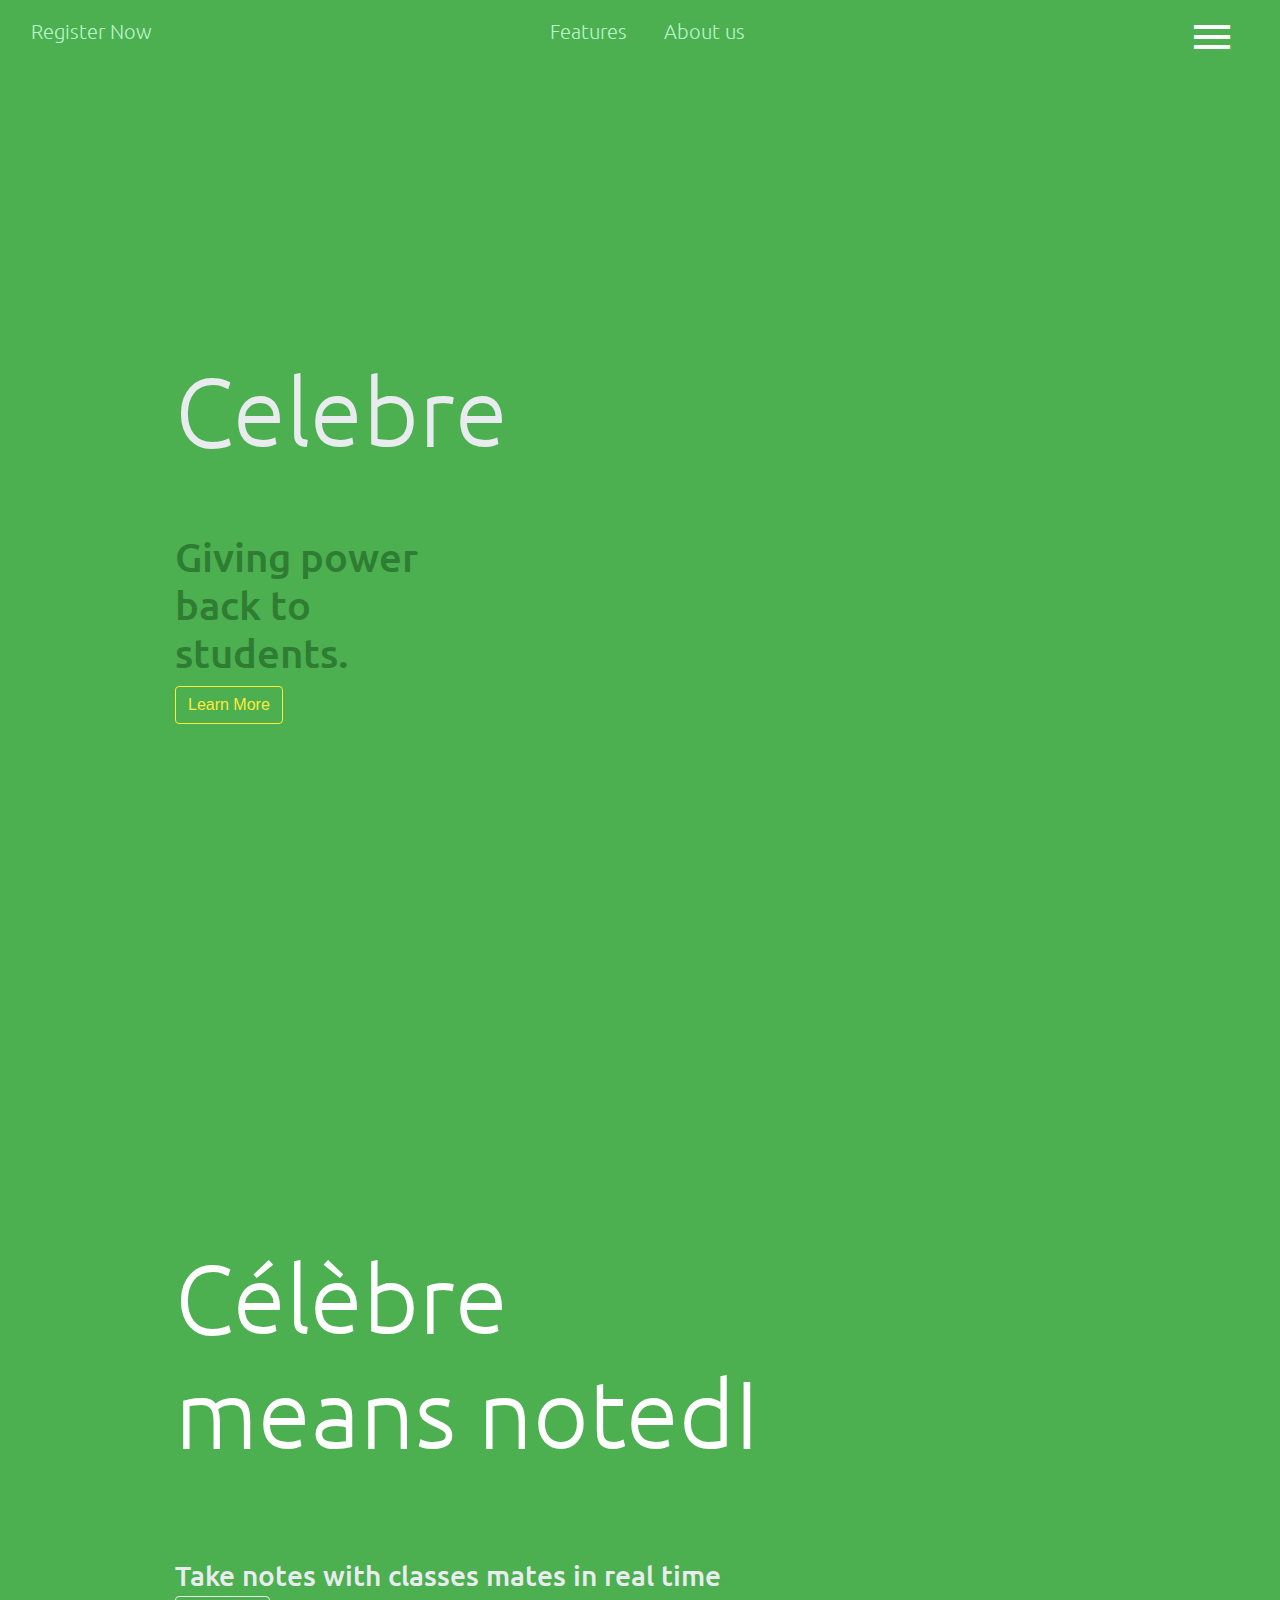
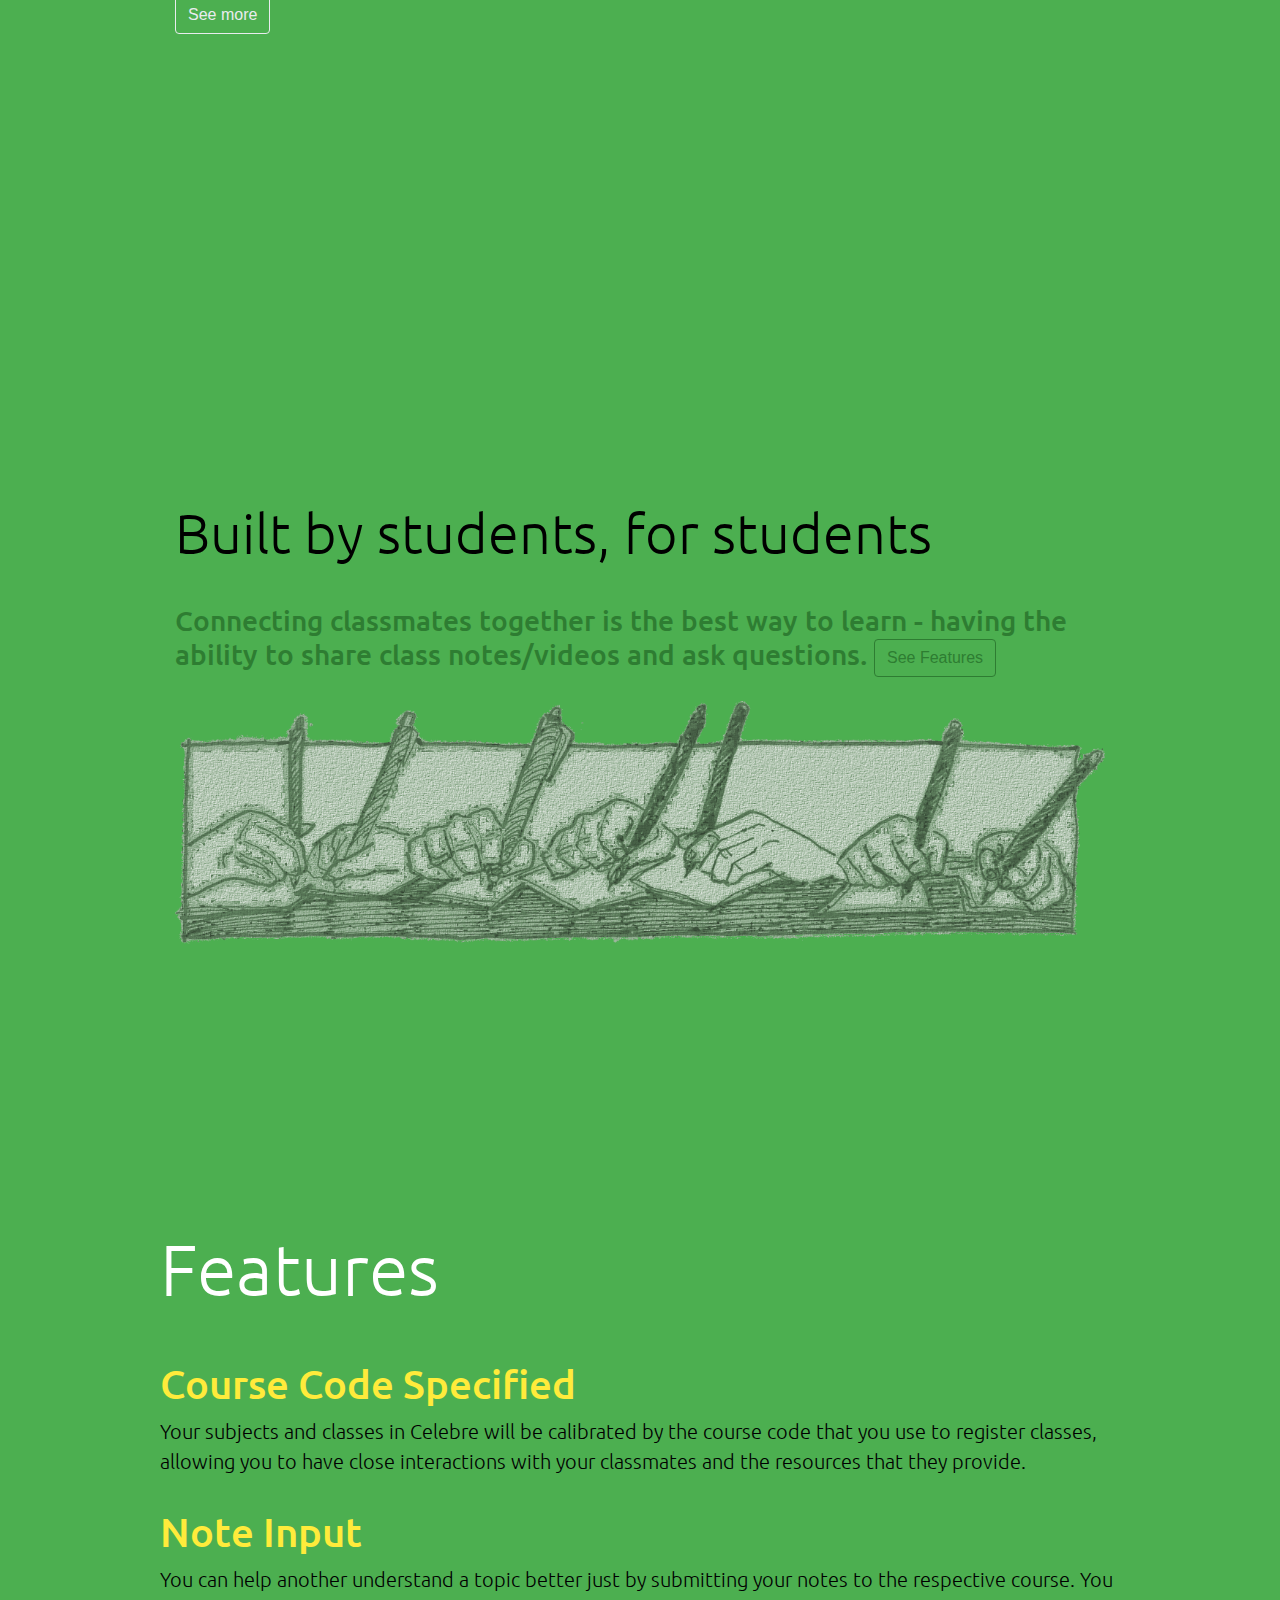
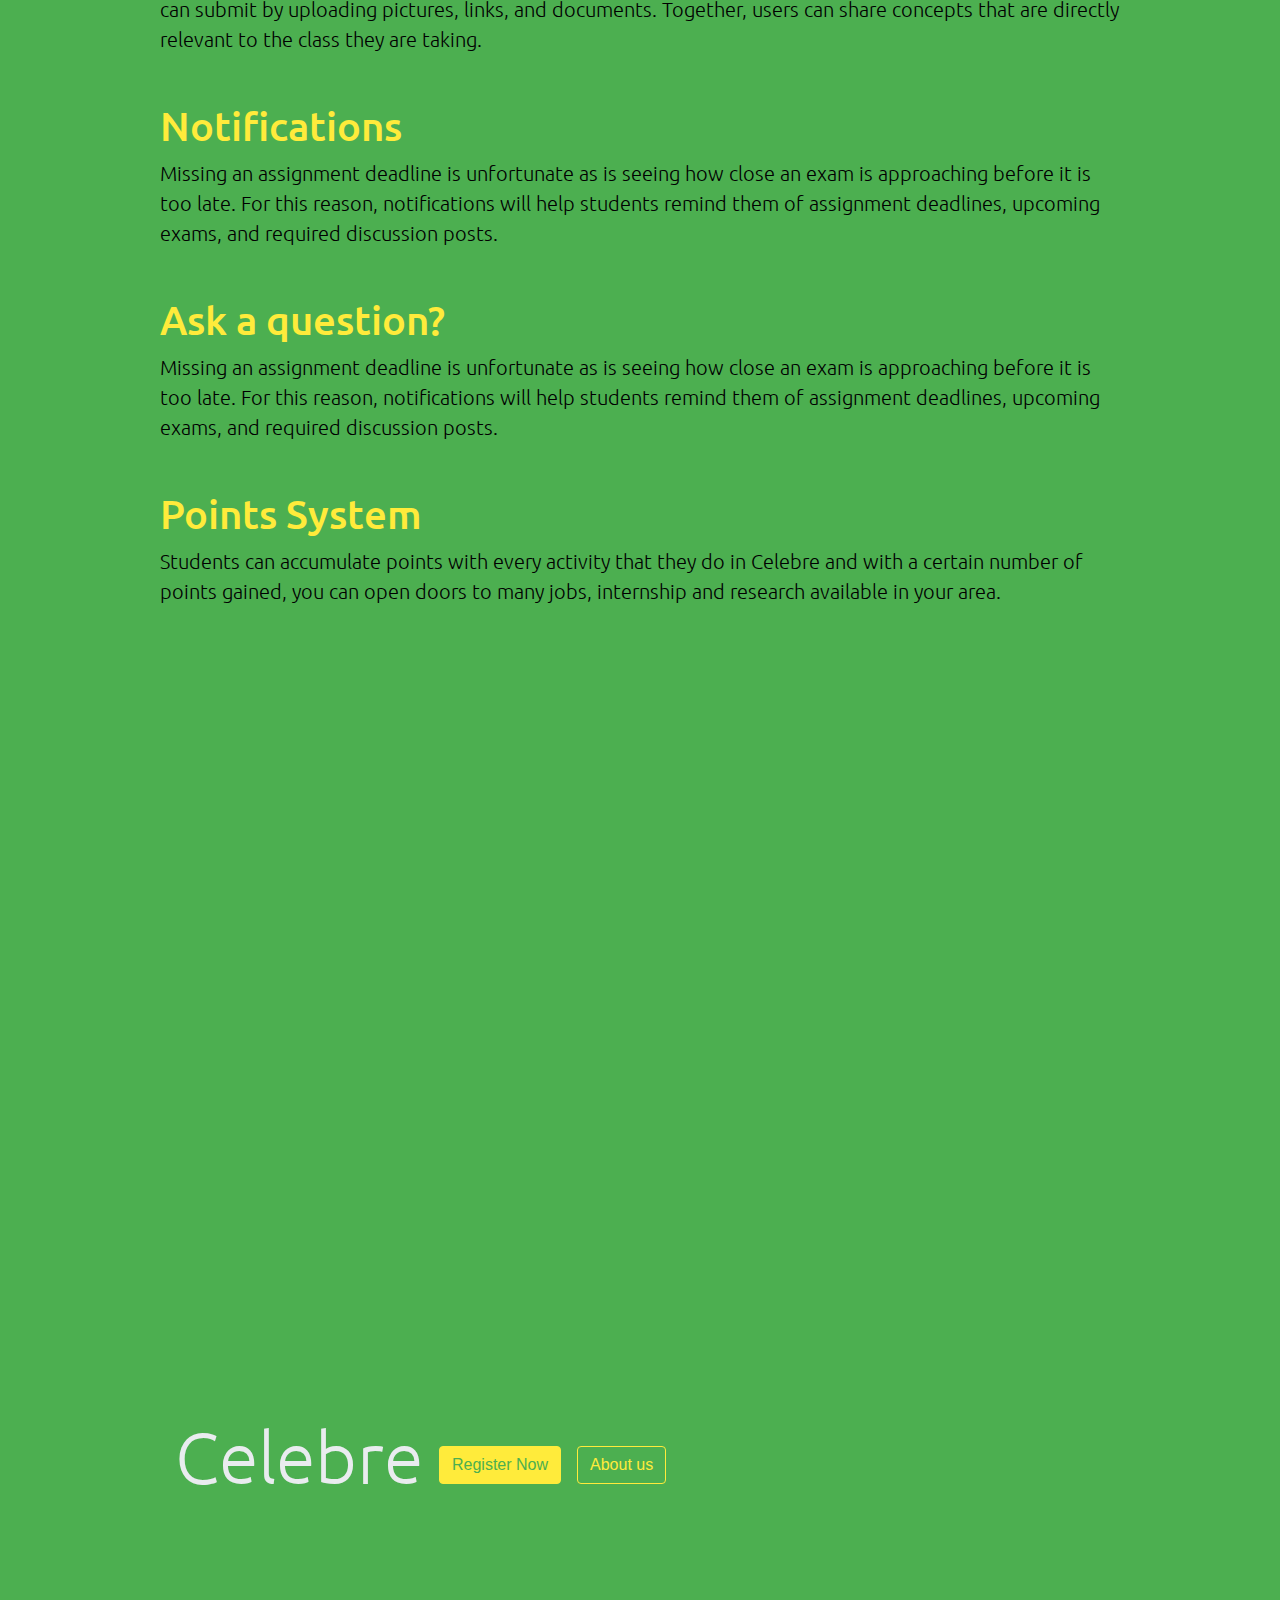
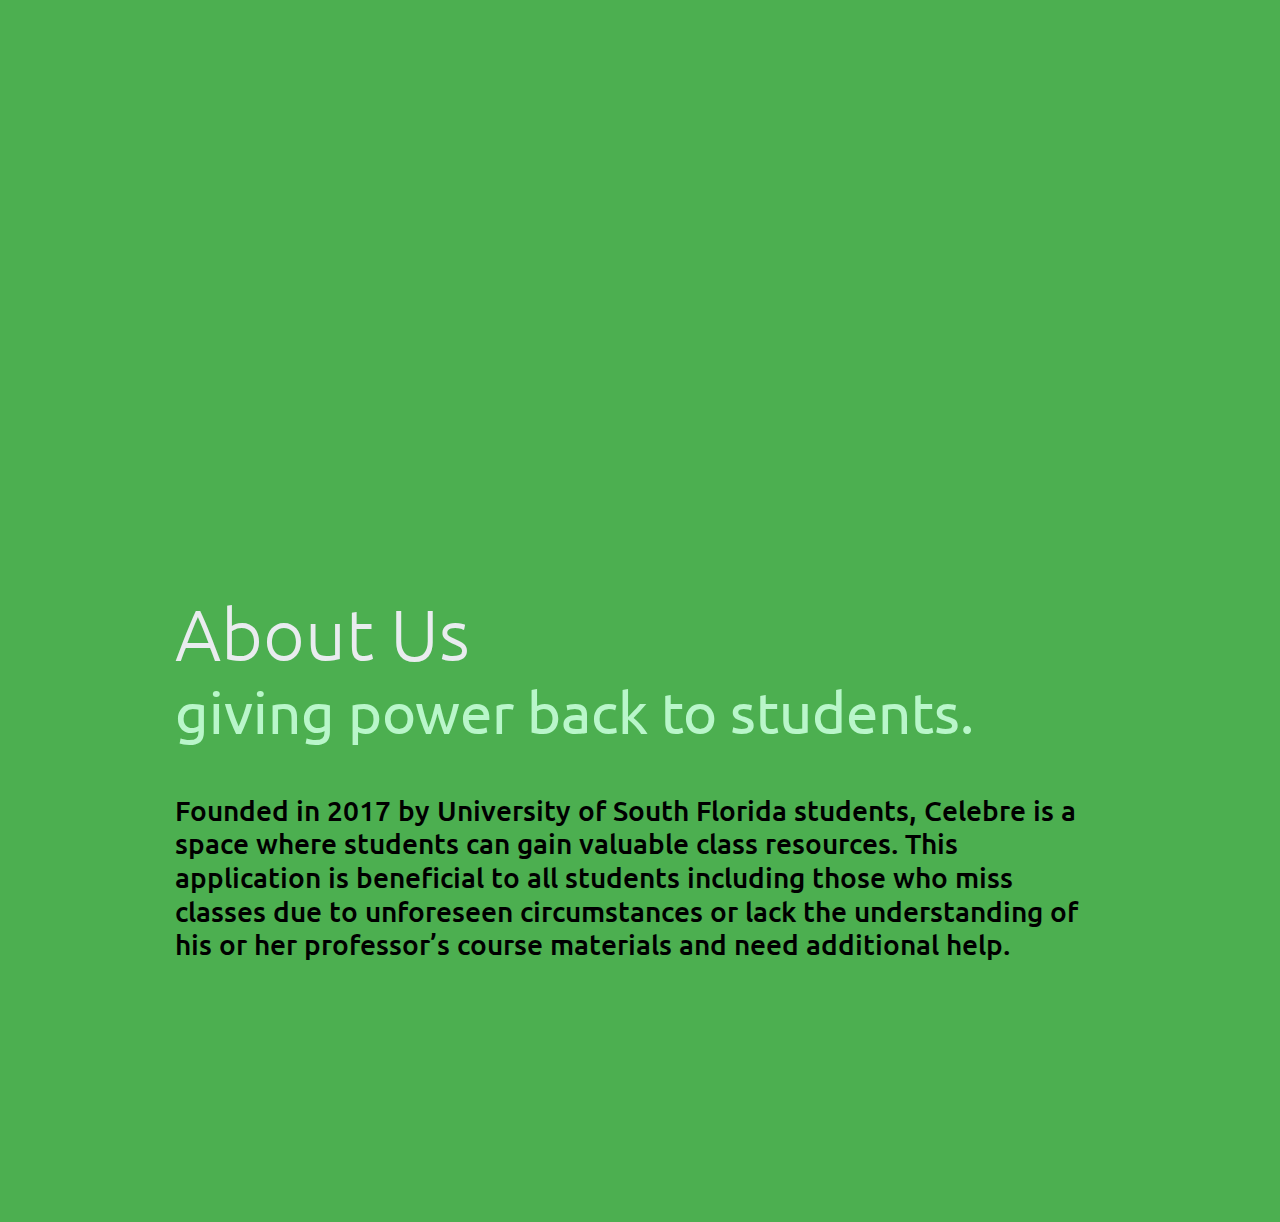
==== commit 4a17fe16: "Commented Out" ====
--- a/index.html
+++ b/index.html
@@ -107,11 +107,11 @@
 
 
         <div class=" col-md-8 col-sm-12">
-            <h1 class="d-block d-md-none display-4 text-white">Célèbre means <custom class="celebre-means">noted</custom></h1>
+            <h1 class="d-block d-md-none display-4 text-white">Célèbre means<br><custom class="celebre-means">noted</custom></h1>
             <h1 class="d-none d-md-block d-lg-block d-xl-block display-1 text-white">Célèbre means <custom class="celebre-means">noted</custom></h1><br>
             <p class="h3 text-light">
-                some text about how incredible celebre is<br>
-                <button class="btn btn-outline-light my-2 my-sm-0 move-next-button" type="submit">See more</button>
+                Take notes with classes mates in real time <br>
+                <button class="btn btn-outline-light my-2 my-sm-1 move-next-button" type="submit">See more</button>
 
             </p>
         </div>
@@ -128,7 +128,6 @@
                 <h1 class="display-4">Built by students, for students</h1>
                 <p class="h3 text-dark">
                     Connecting classmates together is the best way to learn - having the ability to share class notes/videos and ask questions.
-                    Celebre aims to enhance all students’ progress in their classes and in doing so, hopes to spread its mission nationwide.
                     <button class="btn btn-outline-dark my-2 my-sm-0 move-next-button" type="submit">See Features</button>
 
                 </p>
@@ -145,11 +144,11 @@
             <div class="col-sm-12">
                 <h1 class="display-3 text-white text-white">Features</h1>
             </div>
-            <div class="d-none d-md-block d-lg-block d-xl-block col-md-6 ">
-
-                <!--<p class="align-content-center d-flex justify-content-center"><img src="https://bootstrap-themes.github.io/marketing/assets/img/startup-2.jpg"></p>-->
-
-            </div>
+            <!--<div class="d-none d-md-block d-lg-block d-xl-block col-md-6 ">-->
+
+                <!--&lt;!&ndash;<p class="align-content-center d-flex justify-content-center"><img src="https://bootstrap-themes.github.io/marketing/assets/img/startup-2.jpg"></p>&ndash;&gt;-->
+
+            <!--</div>-->
             <div class="col">
                 <p class="h1 text-success">Course Code Specified</p>
                 <p class="lead ">Your subjects and classes in Celebre will be calibrated by the course code that you use to register classes,
@@ -168,12 +167,12 @@
         </div>
         <div class="row align-items-center padding-top-bottom" >
             <div class="col">
-                <p class="h1 text-right text-success">Notifications</p>
+                <p class="h1 text-success">Notifications</p>
                 <p class="lead">Missing an assignment deadline is unfortunate as is seeing how close an exam is approaching before it is too late.
                     For this reason, notifications will help students remind them of assignment deadlines, upcoming exams, and required discussion posts.
                 </p>
             </div>
-            <div class="d-none d-md-block d-lg-block d-xl-block col-md-6 ">
+            <div class="d-none d-md-block d-lg-block d-xl-block ">
 
                 <!--<p class="align-content-center d-flex justify-content-center"><img src="https://bootstrap-themes.github.io/marketing/assets/img/startup-2.jpg"></p>-->
 
